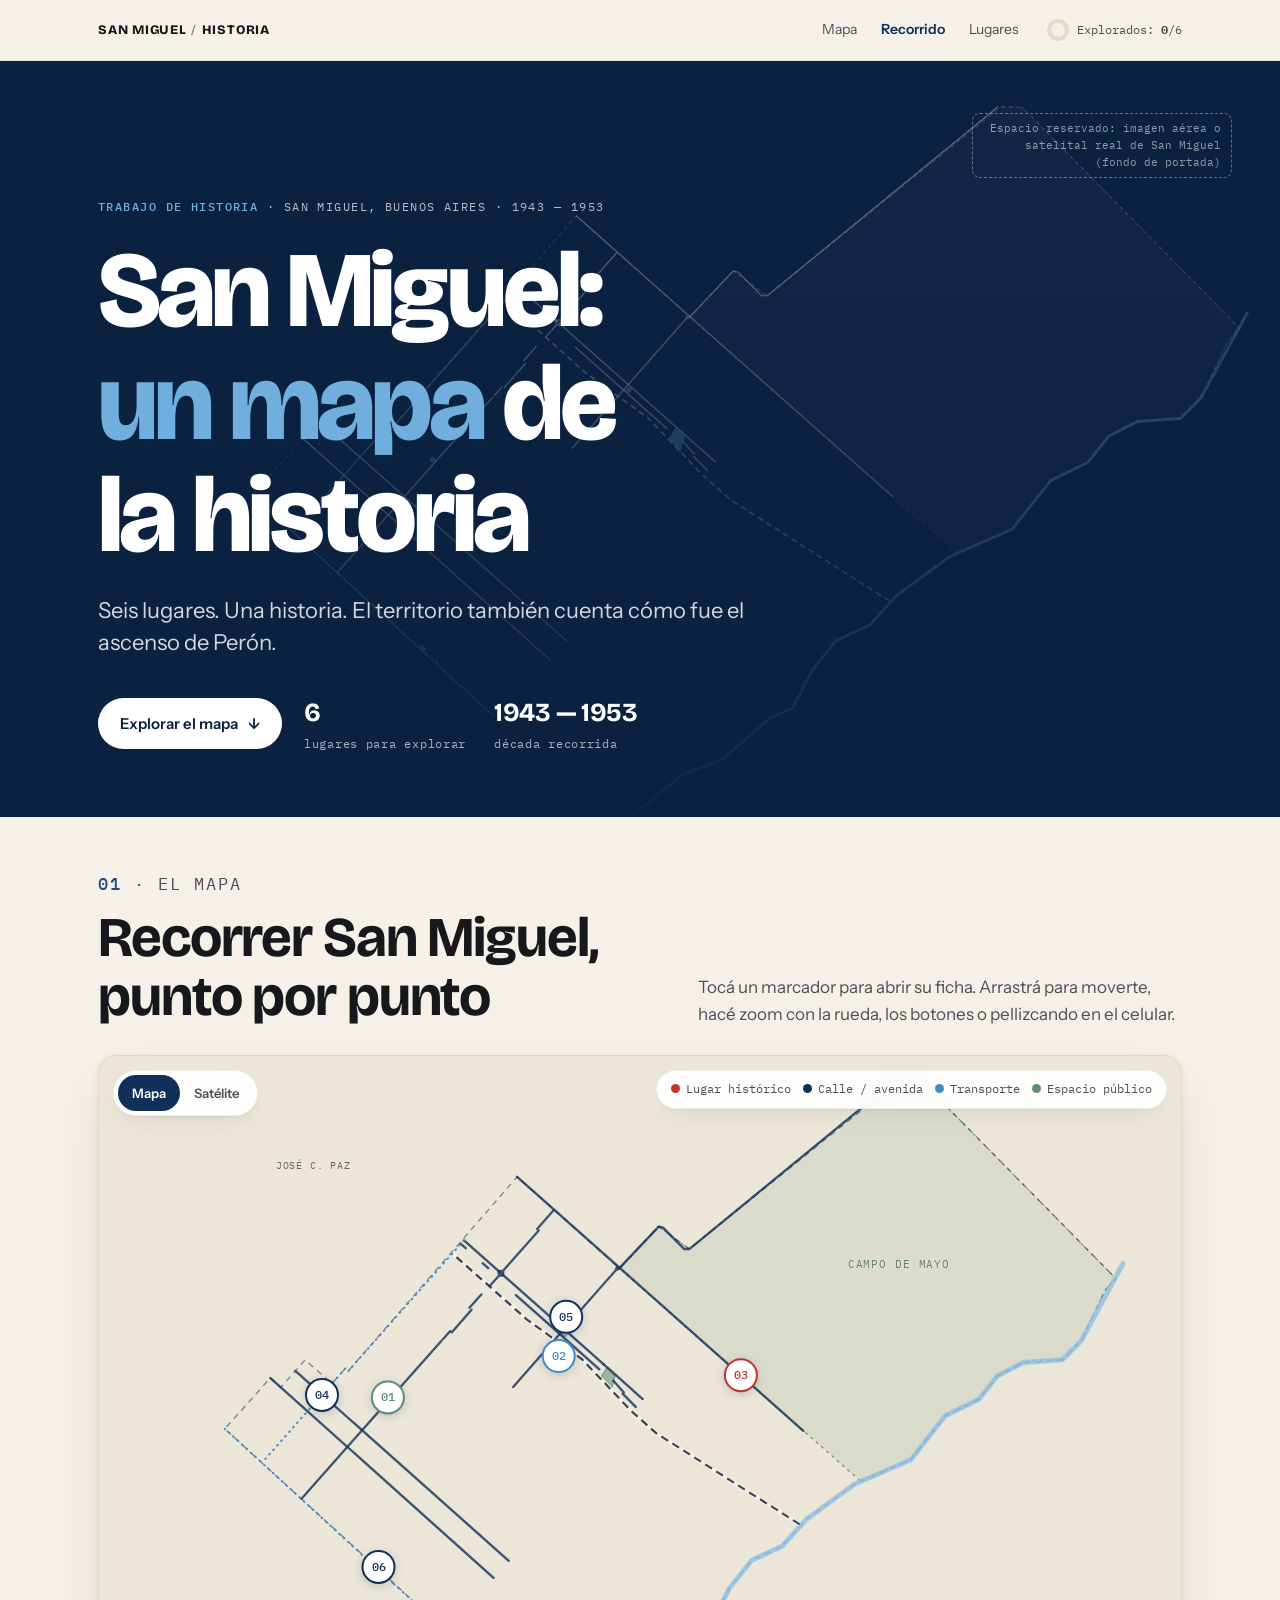
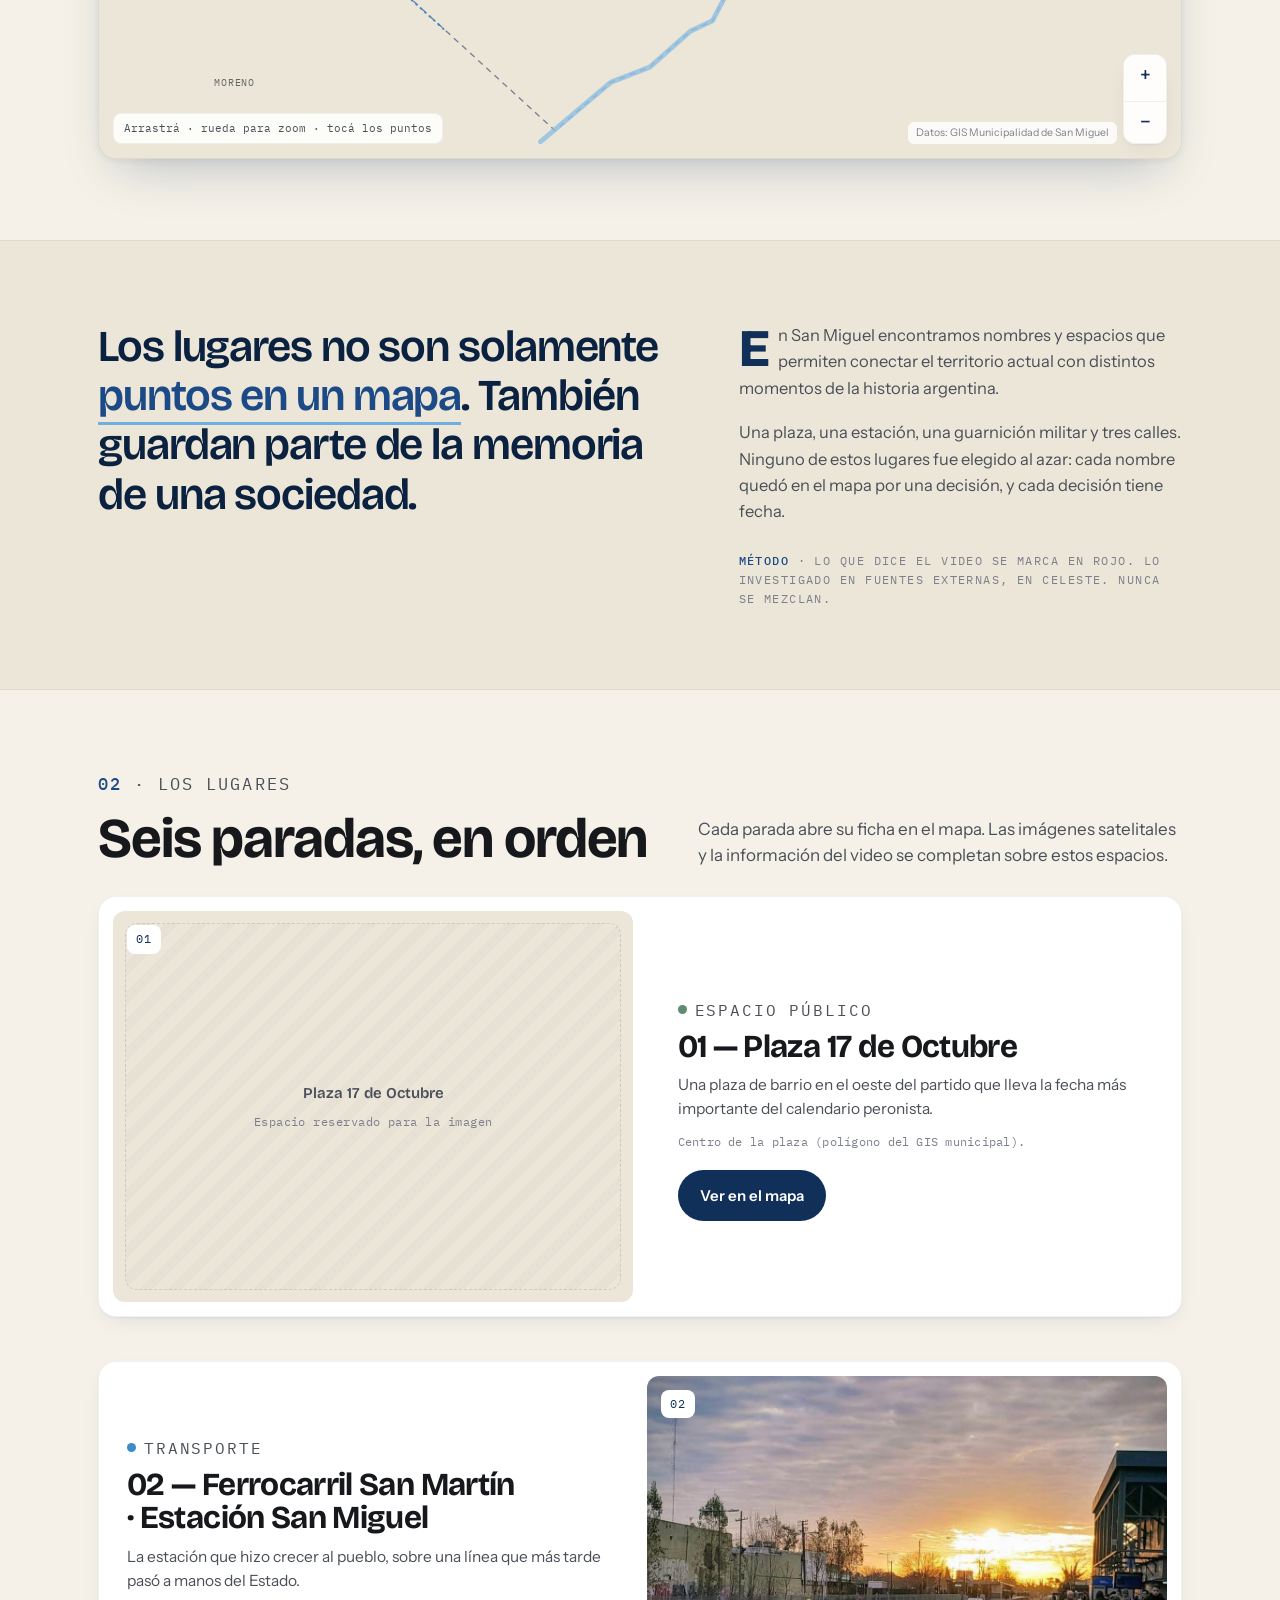
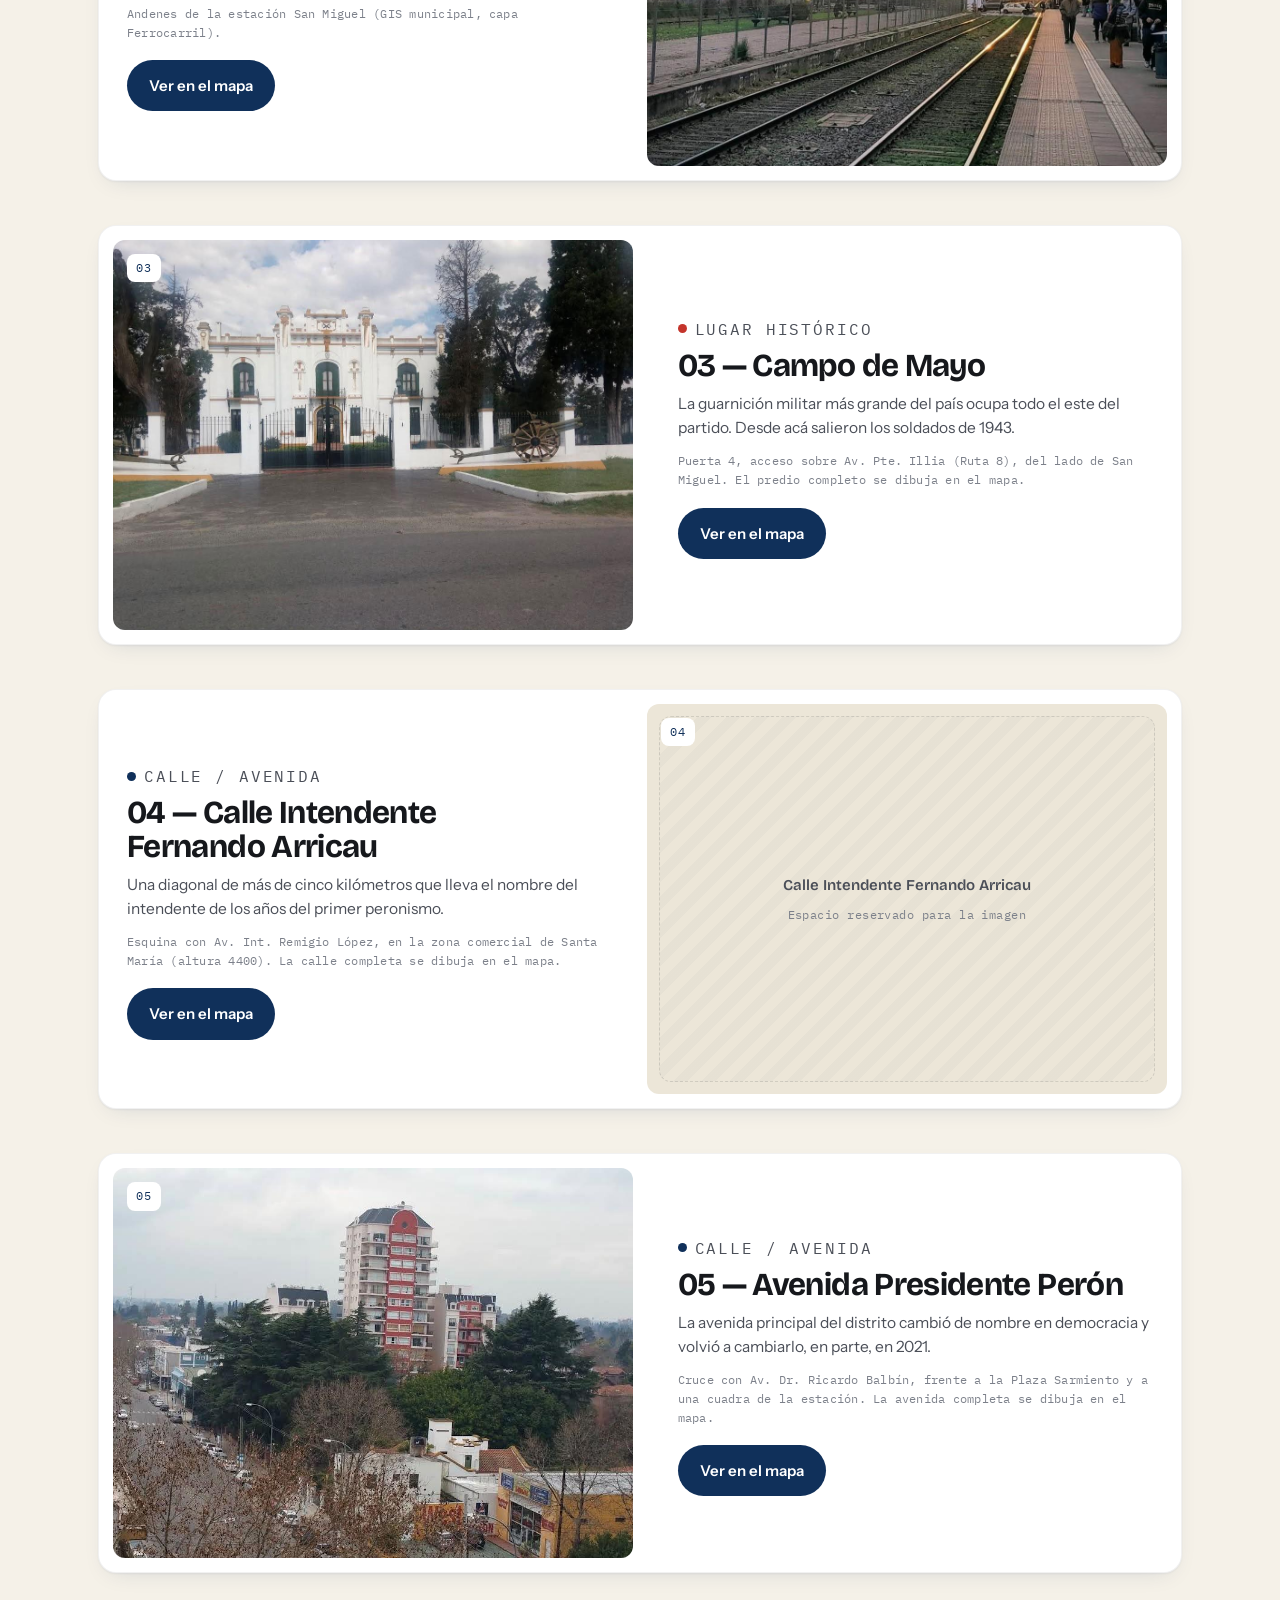
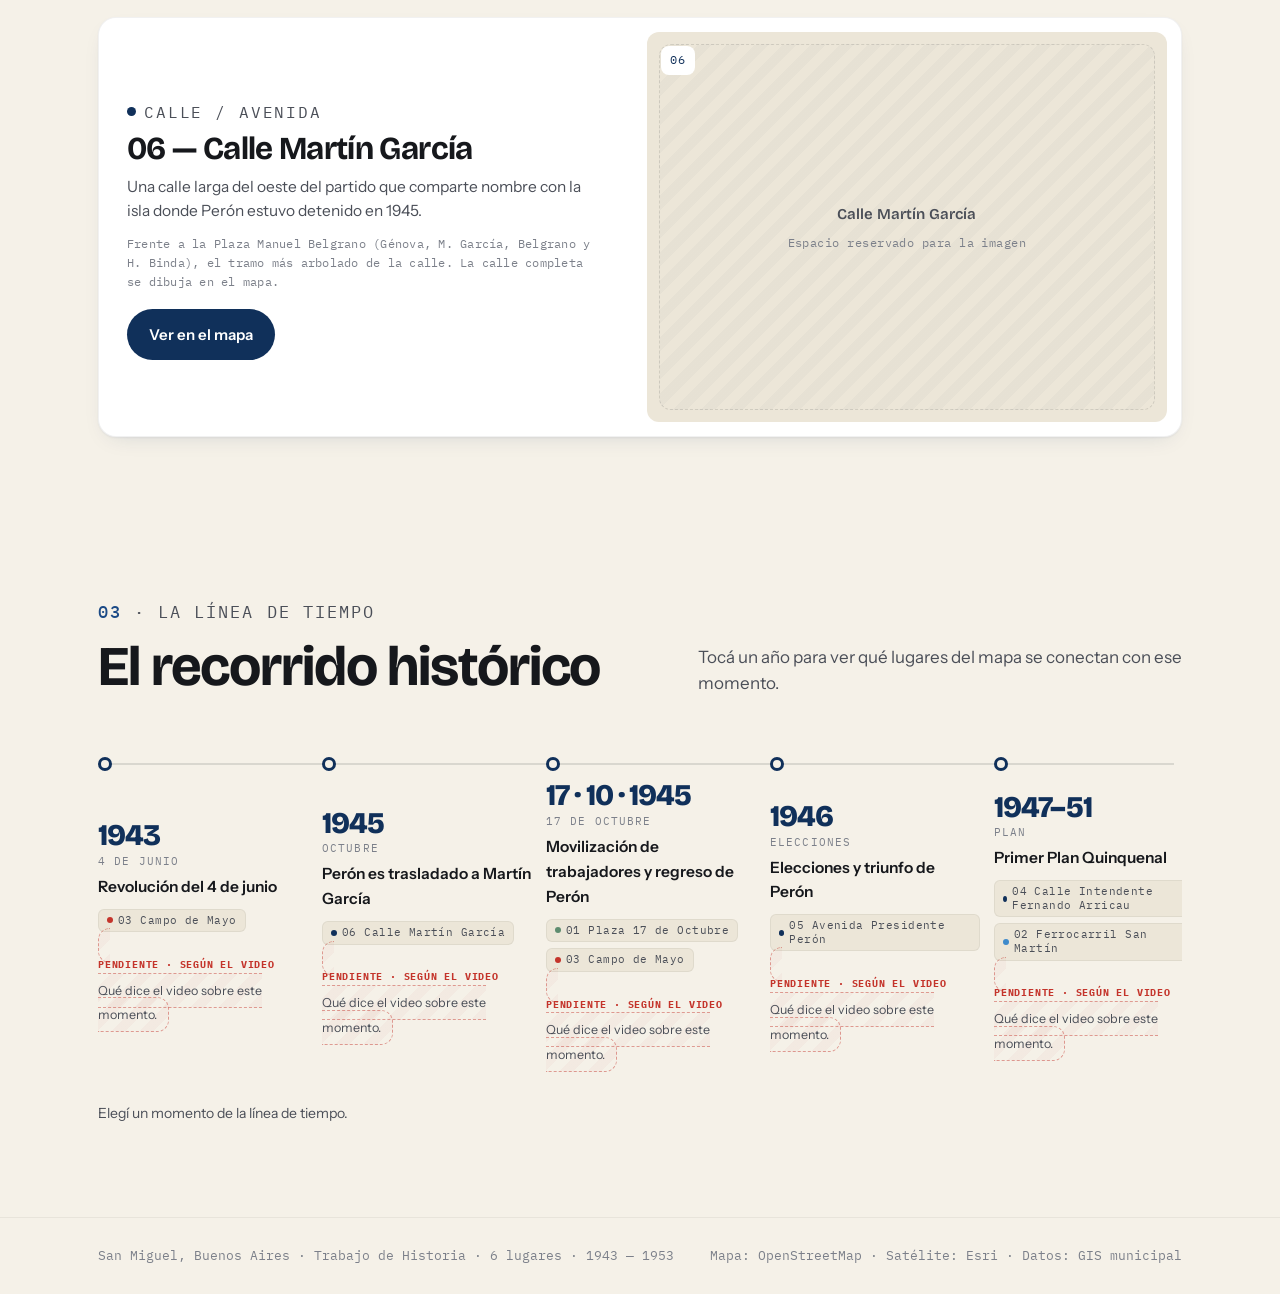
==== index.html @ 5fe2ef91 "Add files via upload" ====
<!doctype html>
<html lang="es">
<head>
<meta charset="utf-8">
<meta name="viewport" content="width=device-width, initial-scale=1, viewport-fit=cover">
<title>San Miguel, mapa de la historia</title>
<meta name="description" content="Recorrido interactivo por seis lugares de San Miguel (Buenos Aires) y su relación con la historia de Perón, 1943–1953.">
<link rel="preconnect" href="https://fonts.googleapis.com">
<link rel="preconnect" href="https://fonts.gstatic.com" crossorigin>
<link rel="stylesheet" href="https://fonts.googleapis.com/css2?family=Bricolage+Grotesque:opsz,wght@12..96,300..800&family=Instrument+Sans:ital,wght@0,400..700;1,400..700&family=IBM+Plex+Mono:wght@400;500&display=swap">
<style>
:root{
  color-scheme: light;
  --crema:#F5F1E8; --crema-2:#ECE6D8; --crema-3:#E3DCCB;
  --ink:#16181C; --ink-2:#4B4F58; --ink-3:#7C808A;
  --navy:#10305A; --navy-2:#1B4A86; --navy-ink:#0B2140;
  --celeste:#6FAEDD; --celeste-2:#CFE3F4; --celeste-3:#EAF3FA;
  --rojo:#C4342B; --rojo-2:#F5DEDB;
  --verde:#5E8C6F; --verde-2:#DCE8DF;
  --linea:rgba(22,24,28,.12); --linea-2:rgba(22,24,28,.06);
  --sombra:0 1px 2px rgba(16,48,90,.05), 0 8px 24px -12px rgba(16,48,90,.18);
  --sombra-2:0 2px 6px rgba(16,48,90,.06), 0 24px 48px -20px rgba(16,48,90,.28);
  --r:18px; --r-s:10px;
  --display:"Bricolage Grotesque", "Helvetica Neue", Arial, sans-serif;
  --body:"Instrument Sans", "Helvetica Neue", Arial, sans-serif;
  --mono:"IBM Plex Mono", ui-monospace, "SF Mono", Menlo, monospace;
  --gutter:clamp(16px, 4vw, 48px);
  --nav-h:60px;
  --ease:cubic-bezier(.22,.61,.36,1);
}
*{box-sizing:border-box}
html{scroll-behavior:smooth; -webkit-text-size-adjust:100%}
body{margin:0; background:var(--crema); color:var(--ink); font-family:var(--body); font-size:16px; line-height:1.55; overflow-x:hidden}
img,svg{max-width:100%; display:block}
a{color:inherit}
button{font:inherit; color:inherit; cursor:pointer; border:0; background:none; padding:0}
:focus-visible{outline:2px solid var(--navy-2); outline-offset:3px; border-radius:6px}
h1,h2,h3,h4{font-family:var(--display); font-weight:700; line-height:1.05; letter-spacing:-.02em; margin:0; text-wrap:balance}
p{margin:0}
.wrap{max-width:1180px; margin-inline:auto; padding-inline:var(--gutter)}
.eyebrow{font-family:var(--mono); font-size:12px; letter-spacing:.12em; text-transform:uppercase; color:var(--ink-3)}
.eyebrow b{color:var(--navy-2); font-weight:500}
.sr{position:absolute; width:1px; height:1px; overflow:hidden; clip:rect(0 0 0 0); white-space:nowrap}

/* ───── nav ───── */
.nav{position:sticky; top:env(safe-area-inset-top,0px); z-index:50; backdrop-filter:blur(12px) saturate(1.2); -webkit-backdrop-filter:blur(12px) saturate(1.2); background:color-mix(in srgb, var(--crema) 78%, transparent); border-bottom:1px solid var(--linea-2); transition:background .3s}
.nav .wrap{display:flex; align-items:center; gap:18px; height:var(--nav-h)}
.brand{font-family:var(--display); font-weight:800; letter-spacing:.06em; font-size:13px; text-decoration:none; white-space:nowrap}
.brand span{color:var(--ink-3); font-weight:500; margin:0 .35em}
.nav-links{display:flex; gap:4px; margin-left:auto}
.nav-links a{text-decoration:none; font-size:14px; padding:6px 10px; border-radius:999px; color:var(--ink-2); transition:background .2s, color .2s}
.nav-links a:hover{background:var(--crema-2); color:var(--ink)}
.nav-links a.is-active{color:var(--navy); font-weight:600}
.counter{font-family:var(--mono); font-size:12px; color:var(--ink-2); display:flex; align-items:center; gap:8px; white-space:nowrap}
.counter .ring{width:22px; height:22px; border-radius:50%; background:conic-gradient(var(--navy-2) calc(var(--p,0)*1%), var(--crema-3) 0); display:grid; place-items:center; transition:--p .5s}
.counter .ring::after{content:""; width:14px; height:14px; border-radius:50%; background:var(--crema)}
.counter.is-done .ring{background:var(--navy-2); animation:pop .6s var(--ease)}
.counter.is-done .ring::after{content:"✓"; background:none; color:#fff; font-size:11px; font-weight:700; width:auto; height:auto}
@keyframes pop{0%{transform:scale(1)}40%{transform:scale(1.35)}100%{transform:scale(1)}}
@media (max-width:720px){ .nav-links{display:none} .counter{margin-left:auto} }

/* ───── hero ───── */
.hero{position:relative; min-height:min(84svh, 780px); display:grid; align-items:end; background:var(--navy-ink); color:#fff; overflow:hidden; isolation:isolate}
.hero-bg{position:absolute; inset:0; z-index:-2; background:var(--navy-ink)}
.hero-bg img{width:100%; height:100%; object-fit:cover; opacity:.75}
.hero-bg svg{position:absolute; inset:0; width:100%; height:100%; opacity:.7}
.hero-veil{position:absolute; inset:0; z-index:-1; background:linear-gradient(180deg, rgba(11,33,64,.15) 0%, rgba(11,33,64,.55) 55%, rgba(11,33,64,.92) 100%)}
.hero .wrap{padding-block:clamp(56px,10vh,120px) clamp(40px,7vh,72px); width:100%}
.hero .eyebrow{color:rgba(255,255,255,.7)}
.hero .eyebrow b{color:var(--celeste)}
.hero h1{font-size:clamp(44px, 8.4vw, 112px); font-weight:800; margin-top:18px; max-width:12ch; letter-spacing:-.035em; font-variation-settings:"opsz" 96}
.hero h1 em{font-style:normal; color:var(--celeste)}
.hero-sub{font-size:clamp(17px,2vw,22px); max-width:46ch; color:rgba(255,255,255,.82); margin-top:22px; line-height:1.45}
.hero-actions{display:flex; align-items:center; gap:22px; flex-wrap:wrap; margin-top:34px}
.btn{display:inline-flex; align-items:center; gap:10px; padding:14px 22px; border-radius:999px; font-weight:600; font-size:15px; text-decoration:none; transition:transform .25s var(--ease), background .2s, box-shadow .2s; min-height:48px}
.btn:hover{transform:translateY(-2px)}
.btn:active{transform:translateY(0)}
.btn-light{background:#fff; color:var(--navy-ink)}
.btn-light:hover{box-shadow:0 12px 30px -10px rgba(0,0,0,.5)}
.btn-navy{background:var(--navy); color:#fff}
.btn-navy:hover{background:var(--navy-2)}
.btn-ghost{background:transparent; color:var(--navy); border:1.5px solid var(--linea)}
.btn-ghost:hover{background:var(--crema-2)}
.btn .arrow{display:inline-block; transition:transform .3s var(--ease)}
.btn:hover .arrow{transform:translateY(3px)}
.hero-meta{display:flex; gap:28px; flex-wrap:wrap; font-family:var(--mono); font-size:12px; color:rgba(255,255,255,.65); letter-spacing:.06em}
.hero-meta b{display:block; font-family:var(--display); font-size:26px; color:#fff; letter-spacing:-.02em; font-weight:700; margin-bottom:2px}
.hero-note{position:absolute; right:var(--gutter); top:calc(var(--gutter) + 4px); font-family:var(--mono); font-size:11px; color:rgba(255,255,255,.55); border:1px dashed rgba(255,255,255,.35); padding:6px 10px; border-radius:8px; max-width:260px; text-align:right}
@media (max-width:720px){ .hero-note{position:static; text-align:left; margin-bottom:16px; display:inline-block} .hero{align-items:start} .hero .wrap{padding-top:32px} }

/* ───── section headers ───── */
.sec{padding-block:clamp(56px,9vh,110px); scroll-margin-top:calc(var(--nav-h) + env(safe-area-inset-top,0px))}
.sec-head{display:grid; grid-template-columns:1fr auto; gap:18px 40px; align-items:end; margin-bottom:28px}
.sec-head h2{font-size:clamp(32px,4.6vw,56px); margin-top:12px; font-variation-settings:"opsz" 72}
.sec-head p{color:var(--ink-2); max-width:44ch; font-size:17px}
@media (max-width:720px){ .sec-head{grid-template-columns:1fr} }

/* ───── map section ───── */
#mapa{padding-top:clamp(40px,6vh,72px)}
.map-shell{position:relative; border-radius:var(--r); overflow:hidden; background:var(--crema-2); box-shadow:var(--sombra-2); border:1px solid var(--linea-2); isolation:isolate}
.map-top{position:absolute; z-index:5; top:14px; left:14px; right:14px; display:flex; gap:10px; align-items:flex-start; pointer-events:none; flex-wrap:wrap}
.map-top>*{pointer-events:auto}
.seg{display:inline-flex; background:rgba(255,255,255,.9); backdrop-filter:blur(8px); border-radius:999px; padding:4px; box-shadow:var(--sombra); border:1px solid var(--linea-2)}
.seg button{padding:8px 14px; border-radius:999px; font-size:13px; font-weight:600; color:var(--ink-2); transition:background .2s,color .2s; min-height:36px}
.seg button[aria-pressed="true"]{background:var(--navy); color:#fff}
.legend{margin-left:auto; display:flex; gap:12px; flex-wrap:wrap; background:rgba(255,255,255,.9); backdrop-filter:blur(8px); border-radius:999px; padding:9px 14px; font-size:12px; font-family:var(--mono); box-shadow:var(--sombra); border:1px solid var(--linea-2); color:var(--ink-2)}
.legend i{display:inline-block; width:9px; height:9px; border-radius:50%; margin-right:6px; vertical-align:-0.5px}
.map-zoom{position:absolute; z-index:5; right:14px; bottom:14px; display:flex; flex-direction:column; gap:4px; background:rgba(255,255,255,.92); border-radius:12px; box-shadow:var(--sombra); border:1px solid var(--linea-2); overflow:hidden}
.map-zoom button{width:42px; height:42px; font-size:20px; font-weight:500; color:var(--navy); display:grid; place-items:center; transition:background .15s}
.map-zoom button:hover{background:var(--crema-2)}
.map-zoom button+button{border-top:1px solid var(--linea-2)}
.map-hint{position:absolute; z-index:5; left:14px; bottom:14px; font-family:var(--mono); font-size:11px; color:var(--ink-2); background:rgba(255,255,255,.85); padding:6px 10px; border-radius:8px; border:1px solid var(--linea-2); pointer-events:none; transition:opacity .4s}
.map-attr{position:absolute; z-index:5; right:64px; bottom:14px; font-size:10.5px; color:var(--ink-3); background:rgba(255,255,255,.8); padding:3px 8px; border-radius:6px; pointer-events:none}
.map{position:relative; height:min(78vh, 720px); min-height:440px; touch-action:none; cursor:grab; user-select:none; -webkit-user-select:none; overflow:hidden; background:var(--crema-2)}
.map:active{cursor:grabbing}
.map.is-sat{background:#111}
.tiles{position:absolute; inset:0; transform-origin:0 0; will-change:transform}
.tiles img{position:absolute; width:256px; height:256px; image-rendering:auto; pointer-events:none; opacity:0; transition:opacity .35s}
.tiles img.on{opacity:1}
.map svg{position:absolute; inset:0; width:100%; height:100%; overflow:visible}
.map.is-sat svg{opacity:.85}
.ov{position:absolute; inset:0; pointer-events:none}
.lbl{position:absolute; transform:translate(-50%,-50%); font-family:var(--mono); font-size:11px; letter-spacing:.08em; text-transform:uppercase; color:var(--navy); white-space:nowrap; opacity:0; transition:opacity .3s; text-shadow:0 0 6px var(--crema-2), 0 0 2px var(--crema-2)}
.lbl.on{opacity:.85}
.lbl.lbl-water{color:#3E7FB0; font-style:italic; text-transform:none; letter-spacing:.02em; font-family:var(--body)}
.lbl.lbl-campo{color:#4F6D5C}
.lbl.lbl-rail{color:var(--ink-2); font-size:10px}
.lbl.lbl-st{font-size:10px; color:var(--ink-2); letter-spacing:.04em; text-transform:none}
.map.is-sat .lbl{color:#fff; text-shadow:0 1px 2px rgba(0,0,0,.9)}
.mk{position:absolute; transform:translate(-50%,-50%); pointer-events:auto; cursor:pointer; --c:var(--navy)}
.mk-dot{width:34px; height:34px; border-radius:50%; background:#fff; border:2px solid var(--c); color:var(--c); display:grid; place-items:center; font-family:var(--mono); font-weight:500; font-size:12px; box-shadow:0 2px 10px rgba(16,48,90,.2); transition:transform .25s var(--ease), background .2s, color .2s; position:relative}
.mk:hover .mk-dot{transform:scale(1.12)}
.mk.is-on .mk-dot{background:var(--c); color:#fff; transform:scale(1.18)}
.mk.is-seen:not(.is-on) .mk-dot::after{content:""; position:absolute; right:-3px; top:-3px; width:9px; height:9px; border-radius:50%; background:var(--c); border:2px solid #fff}
.mk-ring{position:absolute; inset:-8px; border-radius:50%; border:2px solid var(--c); opacity:0; pointer-events:none}
.mk.is-on .mk-ring, .mk.is-hi .mk-ring{animation:ring 1.8s ease-out infinite}
@keyframes ring{0%{transform:scale(.7); opacity:.8}100%{transform:scale(1.6); opacity:0}}
.mk-tip{position:absolute; left:50%; bottom:calc(100% + 10px); transform:translate(-50%,4px); background:var(--ink); color:#fff; font-size:12.5px; font-weight:600; padding:6px 10px; border-radius:8px; white-space:nowrap; opacity:0; transition:opacity .2s, transform .2s var(--ease); pointer-events:none}
.mk-tip::after{content:""; position:absolute; top:100%; left:50%; margin-left:-5px; border:5px solid transparent; border-top-color:var(--ink)}
.mk:hover .mk-tip, .mk:focus-visible .mk-tip{opacity:1; transform:translate(-50%,0)}
.mk.is-hi:not(.is-on) .mk-dot{background:var(--c); color:#fff}
.map.has-hi .mk:not(.is-hi):not(.is-on){opacity:.4}

/* panel */
.panel{position:absolute; z-index:8; top:14px; right:14px; bottom:14px; width:min(420px, calc(100% - 28px)); background:#fff; border-radius:var(--r); box-shadow:var(--sombra-2); border:1px solid var(--linea-2); transform:translateX(calc(100% + 30px)); transition:transform .5s var(--ease), opacity .4s; opacity:0; display:flex; flex-direction:column; overflow:hidden}
.panel.is-open{transform:none; opacity:1}
.panel-scroll{overflow-y:auto; overscroll-behavior:contain; flex:1; -webkit-overflow-scrolling:touch}
.panel-close{position:absolute; z-index:2; top:12px; right:12px; width:38px; height:38px; border-radius:50%; background:rgba(255,255,255,.92); display:grid; place-items:center; box-shadow:var(--sombra); font-size:18px; color:var(--ink)}
.panel-close:hover{background:#fff}
.panel-img{aspect-ratio:16/10; background:var(--crema-2); position:relative; overflow:hidden}
.panel-img img{width:100%; height:100%; object-fit:cover; transition:transform .8s var(--ease)}
.panel:hover .panel-img img{transform:scale(1.03)}
.ph{position:absolute; inset:0; display:grid; place-content:center; text-align:center; gap:8px; padding:20px; color:var(--ink-3); border:1.5px dashed var(--linea); margin:12px; border-radius:12px; font-family:var(--mono); font-size:11.5px; letter-spacing:.04em; background:repeating-linear-gradient(-45deg, transparent 0 10px, rgba(16,48,90,.025) 10px 20px)}
.ph b{font-family:var(--display); font-size:15px; letter-spacing:0; color:var(--ink-2); font-weight:600}
.panel-body{padding:20px 22px 26px}
.panel-kicker{display:flex; align-items:center; gap:10px; font-family:var(--mono); font-size:11px; letter-spacing:.1em; text-transform:uppercase; color:var(--ink-3)}
.panel-kicker i{width:9px; height:9px; border-radius:50%; display:inline-block}
.panel h3{font-size:28px; margin-top:8px; font-variation-settings:"opsz" 48}
.panel-loc{color:var(--ink-2); font-size:14px; margin-top:6px}
.qa{margin-top:20px; padding-top:18px; border-top:1px solid var(--linea-2)}
.qa h4{font-family:var(--display); font-size:15px; font-weight:700; color:var(--navy); letter-spacing:-.01em; margin-bottom:8px}
.qa p{font-size:14.5px; color:var(--ink-2); line-height:1.6}
.qa p+p{margin-top:8px}
.src{display:inline-block; font-family:var(--mono); font-size:10.5px; letter-spacing:.06em; text-transform:uppercase; padding:2px 7px; border-radius:6px; margin-bottom:6px}
.src-video{background:var(--rojo-2); color:var(--rojo)}
.src-inv{background:var(--celeste-2); color:var(--navy)}
.pending{border:1.5px dashed var(--rojo); border-color:color-mix(in srgb, var(--rojo) 45%, transparent); border-radius:12px; padding:12px 14px; background:repeating-linear-gradient(-45deg, transparent 0 10px, rgba(196,52,43,.035) 10px 20px); font-size:13.5px; color:var(--ink-2)}
.pending b{display:block; font-family:var(--mono); font-size:10.5px; letter-spacing:.08em; text-transform:uppercase; color:var(--rojo); margin-bottom:4px}
.nf{font-style:italic; color:var(--ink-3)}
.panel-actions{display:flex; gap:10px; flex-wrap:wrap; margin-top:22px}
.panel-actions .btn{padding:11px 16px; font-size:14px; min-height:44px}
.panel-nav{display:flex; justify-content:space-between; gap:10px; margin-top:22px; padding-top:16px; border-top:1px solid var(--linea-2)}
.panel-nav button{font-size:13px; color:var(--navy); font-weight:600; display:inline-flex; gap:6px; align-items:center; padding:8px 4px; min-height:40px}
.panel-nav button:hover{text-decoration:underline}
.panel-grab{display:none}
@media (max-width:720px){
  .map{height:72svh; min-height:420px}
  .panel{position:fixed; z-index:120; top:auto; left:0; right:0; bottom:0; width:100%; height:78svh; border-radius:22px 22px 0 0; transform:translateY(105%); padding-bottom:env(safe-area-inset-bottom,0px)}
  .panel.is-open{transform:none}
  .panel-grab{display:block; width:40px; height:4px; border-radius:2px; background:var(--crema-3); margin:10px auto 0}
  .panel-img{aspect-ratio:16/8}
  .legend{display:none}
  .map-attr{right:auto; left:14px; bottom:48px; max-width:60%}
  .map-hint{max-width:60%}
}
.veil{position:fixed; inset:0; background:rgba(11,33,64,.35); z-index:110; opacity:0; pointer-events:none; transition:opacity .4s}
.veil.is-on{opacity:1; pointer-events:auto}
@media (min-width:721px){ .veil{display:none} }

/* toast */
.toast{position:fixed; left:50%; bottom:calc(24px + env(safe-area-inset-bottom,0px)); transform:translate(-50%, 20px); z-index:200; background:var(--ink); color:#fff; padding:12px 18px; border-radius:999px; font-size:14px; box-shadow:var(--sombra-2); opacity:0; transition:opacity .35s, transform .45s var(--ease); pointer-events:none; display:flex; gap:10px; align-items:center; max-width:calc(100% - 32px); text-align:center}
.toast.is-on{opacity:1; transform:translate(-50%,0)}
.toast.done{background:var(--navy)}
.toast .chk{width:20px; height:20px; border-radius:50%; background:var(--celeste); color:var(--navy-ink); display:grid; place-items:center; font-size:12px; font-weight:800; flex:none}

/* lightbox */
.lb{position:fixed; inset:0; z-index:300; background:rgba(11,33,64,.85); display:grid; place-items:center; padding:var(--gutter); opacity:0; pointer-events:none; transition:opacity .3s}
.lb.is-on{opacity:1; pointer-events:auto}
.lb-card{background:#fff; border-radius:var(--r); max-width:920px; width:100%; overflow:hidden; transform:scale(.96); transition:transform .4s var(--ease); box-shadow:var(--sombra-2)}
.lb.is-on .lb-card{transform:none}
.lb-img{aspect-ratio:16/9; background:var(--crema-2); position:relative}
.lb-img img{width:100%; height:100%; object-fit:cover}
.lb-body{padding:18px 22px 22px; display:grid; grid-template-columns:1fr auto; gap:6px 20px; align-items:start}
.lb-body h4{font-size:20px; grid-column:1}
.lb-body p{grid-column:1; color:var(--ink-2); font-size:14px}
.lb-body .lb-coords{font-family:var(--mono); font-size:11px; color:var(--ink-3); grid-column:1}
.lb-close{grid-column:2; grid-row:1 / span 3; align-self:start}
@media (max-width:720px){ .lb{padding:12px} .lb-body{grid-template-columns:1fr} .lb-close{grid-column:1; grid-row:auto; justify-self:start} }

/* ───── ¿qué estamos viendo? ───── */
.about{background:var(--crema-2); border-block:1px solid var(--linea-2)}
.about .wrap{display:grid; grid-template-columns:minmax(0,1.3fr) minmax(0,1fr); gap:28px 64px; align-items:start}
.about blockquote{margin:0; font-family:var(--display); font-size:clamp(26px,3.6vw,44px); line-height:1.12; letter-spacing:-.025em; font-weight:600; font-variation-settings:"opsz" 60; color:var(--navy-ink)}
.about blockquote mark{background:none; color:var(--navy-2); box-decoration-break:clone; border-bottom:3px solid var(--celeste)}
.about-cols{display:grid; gap:18px; font-size:16.5px; color:var(--ink-2); line-height:1.6}
.about-cols p:first-child::first-letter{font-family:var(--display); font-size:3.2em; float:left; line-height:.8; padding:6px 8px 0 0; color:var(--navy); font-weight:800}
.about-cols .eyebrow{margin-top:8px}
@media (max-width:820px){ .about .wrap{grid-template-columns:1fr} }

/* ───── lugares (recorrido) ───── */
.places{display:grid; gap:clamp(22px,4vw,44px)}
.place{display:grid; grid-template-columns:minmax(0,1.05fr) minmax(0,1fr); gap:clamp(18px,3vw,40px); align-items:center; border-radius:var(--r); background:#fff; border:1px solid var(--linea-2); padding:14px; box-shadow:var(--sombra); transition:box-shadow .3s, transform .3s var(--ease)}
.place:hover{box-shadow:var(--sombra-2); transform:translateY(-2px)}
.place:nth-child(even){grid-template-columns:minmax(0,1fr) minmax(0,1.05fr)}
.place:nth-child(even) .place-media{order:2}
.place-media{aspect-ratio:4/3; border-radius:12px; overflow:hidden; position:relative; background:var(--crema-2)}
.place-media img{width:100%; height:100%; object-fit:cover; transition:transform .8s var(--ease)}
.place:hover .place-media img{transform:scale(1.04)}
.place-media .num{position:absolute; left:14px; top:14px; font-family:var(--mono); font-size:12px; letter-spacing:.1em; background:#fff; padding:5px 9px; border-radius:8px; color:var(--navy); z-index:1}
.place-media .ph{margin:12px}
.place-body{padding:10px 14px 14px 6px}
.place:nth-child(even) .place-body{padding:10px 6px 14px 14px}
.place-body .eyebrow{display:flex; align-items:center; gap:8px}
.place-body .eyebrow i{width:9px; height:9px; border-radius:50%; display:inline-block}
.place-body h3{font-size:clamp(24px,2.6vw,32px); margin-top:8px; font-variation-settings:"opsz" 48}
.place-body p{color:var(--ink-2); margin-top:10px; font-size:15.5px}
.place-body .loc{font-family:var(--mono); font-size:12px; color:var(--ink-3); margin-top:12px; letter-spacing:.02em}
.place-body .btn{margin-top:18px}
@media (max-width:720px){ .place, .place:nth-child(even){grid-template-columns:1fr} .place:nth-child(even) .place-media{order:0} .place-body, .place:nth-child(even) .place-body{padding:6px 6px 8px} }

/* ───── timeline ───── */
.tl-wrap{position:relative}
.tl{display:grid; grid-template-columns:repeat(7,minmax(210px,1fr)); gap:14px; overflow-x:auto; padding:22px 4px 18px; scroll-snap-type:x proximity; scrollbar-width:thin; position:relative}
.tl::before{content:""; position:absolute; left:4px; right:4px; top:39px; height:2px; background:var(--linea)}
.tl-item{scroll-snap-align:start; position:relative; padding-top:34px; text-align:left; border-radius:14px; transition:transform .3s var(--ease)}
.tl-item::before{content:""; position:absolute; left:0; top:11px; width:14px; height:14px; border-radius:50%; background:var(--crema); border:3px solid var(--navy); transition:transform .3s var(--ease), background .2s; box-sizing:border-box}
.tl-item:hover::before{transform:scale(1.25)}
.tl-item.is-on::before{background:var(--navy); transform:scale(1.35)}
.tl-item.is-hl::before{border-color:var(--rojo); background:var(--rojo)}
.tl-year{font-family:var(--display); font-size:30px; font-weight:800; letter-spacing:-.03em; color:var(--navy); line-height:1; font-variation-settings:"opsz" 48}
.tl-year small{display:block; font-family:var(--mono); font-weight:400; font-size:11px; letter-spacing:.1em; color:var(--ink-3); margin-top:4px; text-transform:uppercase}
.tl-title{font-weight:600; margin-top:10px; font-size:15.5px; line-height:1.35}
.tl-chips{display:flex; flex-wrap:wrap; gap:6px; margin-top:10px}
.chip{font-family:var(--mono); font-size:10.5px; letter-spacing:.04em; padding:4px 8px; border-radius:6px; background:var(--crema-2); color:var(--ink-2); border:1px solid var(--linea-2); display:inline-flex; align-items:center; gap:5px; text-align:left; line-height:1.3}
.chip i{width:6px; height:6px; border-radius:50%; display:inline-block}
.chip.none{color:var(--ink-3); font-style:italic}
.tl-item .pending{margin-top:10px; font-size:12.5px; padding:9px 11px}
.tl-item .pending b{font-size:10px}
.tl-detail{margin-top:8px; display:flex; gap:14px; align-items:center; flex-wrap:wrap; min-height:44px; font-size:14px; color:var(--ink-2)}
.tl-detail .btn{padding:10px 16px; font-size:14px; min-height:42px}
@media (max-width:720px){
  .tl{grid-template-columns:1fr; overflow:visible; padding-left:26px; gap:22px}
  .tl::before{left:10px; right:auto; top:8px; bottom:8px; width:2px; height:auto}
  .tl-item{padding-top:0; padding-left:6px}
  .tl-item::before{left:-23px; top:9px}
}

/* ───── fuentes ───── */
.sources{display:grid; grid-template-columns:1fr 1fr; gap:24px}
.src-card{border-radius:var(--r); padding:22px 24px; border:1px solid var(--linea-2); background:#fff}
.src-card.main{background:var(--navy-ink); color:#fff; border-color:transparent}
.src-card h3{font-size:19px; margin-top:8px; display:flex; align-items:center; gap:10px}
.src-card .eyebrow{color:var(--ink-3)}
.src-card.main .eyebrow{color:rgba(255,255,255,.6)}
.src-card ul{list-style:none; padding:0; margin:14px 0 0; display:grid; gap:10px; font-size:14.5px; color:var(--ink-2)}
.src-card.main ul{color:rgba(255,255,255,.85)}
.src-card li{padding-left:16px; position:relative; line-height:1.5}
.src-card li::before{content:""; position:absolute; left:0; top:.6em; width:6px; height:6px; border-radius:50%; background:var(--celeste)}
.src-card a{color:inherit; text-decoration:underline; text-decoration-color:var(--celeste); text-underline-offset:3px; word-break:break-word}
.src-card a:hover{text-decoration-color:currentColor}
.src-card .tag{font-family:var(--mono); font-size:10.5px; letter-spacing:.06em; text-transform:uppercase; color:var(--ink-3); margin-right:6px}
.src-card.main .tag{color:var(--celeste)}
.src-nf{margin-top:22px; padding:16px 20px; border-radius:12px; background:var(--crema-2); font-size:14px; color:var(--ink-2)}
.src-nf b{display:block; font-family:var(--mono); font-size:11px; letter-spacing:.08em; text-transform:uppercase; color:var(--rojo); margin-bottom:6px}
.src-nf ul{margin:6px 0 0; padding-left:18px; display:grid; gap:4px}
@media (max-width:820px){ .sources{grid-template-columns:1fr} }

footer{border-top:1px solid var(--linea-2); padding-block:28px; font-size:13px; color:var(--ink-3); font-family:var(--mono)}
footer .wrap{display:flex; justify-content:space-between; gap:12px; flex-wrap:wrap}

/* reveal on scroll */
.rv{transition:opacity .7s var(--ease), transform .7s var(--ease)}
.rv.pre{opacity:0; transform:translateY(18px)}
.rv.in{opacity:1; transform:none}
@media (prefers-reduced-motion:reduce){
  *,*::before,*::after{animation-duration:.001s!important; transition-duration:.001s!important; scroll-behavior:auto!important}
  .rv.pre{opacity:1; transform:none}
}
</style>

</head>
<body>
<nav class="nav" id="nav">
  <div class="wrap">
    <a class="brand" href="#top">SAN MIGUEL<span>/</span>HISTORIA</a>
    <div class="nav-links" id="navLinks">
      <a href="#mapa">Mapa</a>
      <a href="#recorrido">Recorrido</a>
      <a href="#lugares">Lugares</a>
    </div>
    <div class="counter" id="counter" aria-live="polite"><span class="ring" style="--p:0"></span><span>Explorados: <b id="counterNum">0</b>/6</span></div>
  </div>
</nav>

<header class="hero" id="top">
  <div class="hero-bg" id="heroBg"></div>
  <div class="hero-veil"></div>
  <div class="wrap">
    <div class="hero-note" id="heroNote">Espacio reservado: imagen aérea o satelital real de San Miguel (fondo de portada)</div>
    <p class="eyebrow"><b>Trabajo de Historia</b> · San Miguel, Buenos Aires · 1943 — 1953</p>
    <h1>San Miguel: <em>un mapa</em> de la historia</h1>
    <p class="hero-sub">Seis lugares. Una historia. El territorio también cuenta cómo fue el ascenso de Perón.</p>
    <div class="hero-actions">
      <a class="btn btn-light" href="#mapa" id="btnExplorar">Explorar el mapa <span class="arrow">↓</span></a>
      <div class="hero-meta">
        <div><b data-count="6">0</b>lugares para explorar</div>
        <div><b>1943 — 1953</b>década recorrida</div>
      </div>
    </div>
  </div>
</header>

<section class="sec" id="mapa">
  <div class="wrap">
    <div class="sec-head rv">
      <div>
        <p class="eyebrow"><b>01</b> · El mapa</p>
        <h2>Recorrer San Miguel, punto por punto</h2>
      </div>
      <p>Tocá un marcador para abrir su ficha. Arrastrá para moverte, hacé zoom con la rueda, los botones o pellizcando en el celular.</p>
    </div>
    <div class="map-shell rv" id="mapShell">
      <div class="map-top">
        <div class="seg" role="group" aria-label="Tipo de vista">
          <button type="button" id="btnMapa" aria-pressed="true">Mapa</button>
          <button type="button" id="btnSat" aria-pressed="false">Satélite</button>
        </div>
        <div class="legend" id="legend"></div>
      </div>
      <div class="map" id="map" aria-label="Mapa interactivo de San Miguel">
        <div class="tiles" id="tiles" hidden></div>
        <svg id="mapSvg" xmlns="http://www.w3.org/2000/svg" aria-hidden="true"></svg>
        <div class="ov" id="ov"></div>
      </div>
      <div class="map-hint" id="mapHint">Arrastrá · rueda para zoom · tocá los puntos</div>
      <div class="map-attr" id="mapAttr">Datos: GIS Municipalidad de San Miguel</div>
      <div class="map-zoom"><button type="button" id="zin" aria-label="Acercar">+</button><button type="button" id="zout" aria-label="Alejar">−</button></div>

      <aside class="panel" id="panel" aria-hidden="true">
        <div class="panel-grab"></div>
        <button type="button" class="panel-close" id="panelClose" aria-label="Cerrar ficha">×</button>
        <div class="panel-scroll" id="panelScroll"></div>
      </aside>
    </div>
  </div>
</section>
<div class="veil" id="veil"></div>

<section class="sec about" id="que-vemos">
  <div class="wrap">
    <blockquote class="rv">Los lugares no son solamente <mark>puntos en un mapa</mark>. También guardan parte de la memoria de una sociedad.</blockquote>
    <div class="about-cols rv">
      <p>En San Miguel encontramos nombres y espacios que permiten conectar el territorio actual con distintos momentos de la historia argentina.</p>
      <p>Una plaza, una estación, una guarnición militar y tres calles. Ninguno de estos lugares fue elegido al azar: cada nombre quedó en el mapa por una decisión, y cada decisión tiene fecha.</p>
      <p class="eyebrow"><b>Método</b> · Lo que dice el video se marca en rojo. Lo investigado en fuentes externas, en celeste. Nunca se mezclan.</p>
    </div>
  </div>
</section>

<section class="sec" id="lugares">
  <div class="wrap">
    <div class="sec-head rv">
      <div>
        <p class="eyebrow"><b>02</b> · Los lugares</p>
        <h2>Seis paradas, en orden</h2>
      </div>
      <p>Cada parada abre su ficha en el mapa. Las imágenes satelitales y la información del video se completan sobre estos espacios.</p>
    </div>
    <div class="places" id="places"></div>
  </div>
</section>

<section class="sec" id="recorrido">
  <div class="wrap">
    <div class="sec-head rv">
      <div>
        <p class="eyebrow"><b>03</b> · La línea de tiempo</p>
        <h2>El recorrido histórico</h2>
      </div>
      <p>Tocá un año para ver qué lugares del mapa se conectan con ese momento.</p>
    </div>
    <div class="tl-wrap rv">
      <div class="tl" id="tl"></div>
      <div class="tl-detail" id="tlDetail"><span>Elegí un momento de la línea de tiempo.</span></div>
    </div>
  </div>
</section>


<footer>
  <div class="wrap">
    <span>San Miguel, Buenos Aires · Trabajo de Historia · 6 lugares · 1943 — 1953</span>
    <span id="footVersion">Mapa vectorial con datos del GIS municipal</span>
  </div>
</footer>

<div class="toast" id="toast" role="status"></div>
<div class="lb" id="lb" aria-hidden="true">
  <div class="lb-card">
    <div class="lb-img" id="lbImg"></div>
    <div class="lb-body">
      <h4 id="lbTitle"></h4>
      <p id="lbLoc"></p>
      <span class="lb-coords" id="lbCoords"></span>
      <button type="button" class="btn btn-ghost lb-close" id="lbClose">Cerrar</button>
    </div>
  </div>
</div>

<script>
// ── GOOGLE MAPS (opcional) ─────────────────────────────────────
// Pegá tu API key entre las comillas para que el mapa y el satélite
// sean los de Google. Vacío = OpenStreetMap + satélite Esri.
window.GOOGLE_MAPS_KEY = "";

const LIVE_TILES = true;
const GEO = {"type":"FeatureCollection","features":[{"type":"Feature","properties":{"name":"Partido de San Miguel","kind":"boundary","source":"msm zonal/4"},"geometry":{"type":"Polygon","coordinates":[[[-58.64757,-34.50273],[-58.644,-34.50287],[-58.60645,-34.53433],[-58.60849,-34.53604],[-58.61315,-34.54412],[-58.61675,-34.54709],[-58.62424,-34.54753],[-58.62917,-34.54963],[-58.63271,-34.55333],[-58.63914,-34.55592],[-58.64573,-34.56281],[-58.65652,-34.56669],[-58.66559,-34.57216],[-58.67037,-34.57644],[-58.67615,-34.57865],[-58.68037,-34.58303],[-58.68364,-34.5882],[-58.6878,-34.5898],[-58.69563,-34.59547],[-58.70301,-34.59781],[-58.71375,-34.60547],[-58.77691,-34.55794],[-58.76817,-34.54994],[-58.76616,-34.55141],[-58.76153,-34.54711],[-58.75638,-34.55083],[-58.75384,-34.54843],[-58.75327,-34.54884],[-58.721,-34.51826],[-58.70142,-34.53268],[-58.69392,-34.52609],[-58.68803,-34.52961],[-58.64757,-34.50273]]]}},{"type":"Feature","properties":{"name":"Campo de Mayo","kind":"campo","source":"msm zonal/3 localidades"},"geometry":{"type":"Polygon","coordinates":[[[-58.6554,-34.56613],[-58.70141,-34.53268],[-58.69392,-34.52608],[-58.68813,-34.52966],[-58.64833,-34.50282],[-58.64406,-34.50282],[-58.60645,-34.53433],[-58.60849,-34.53604],[-58.61315,-34.54412],[-58.61674,-34.54708],[-58.62319,-34.54732],[-58.62871,-34.54936],[-58.63271,-34.55332],[-58.63913,-34.55592],[-58.64573,-34.56281],[-58.6554,-34.56613]]]}},{"type":"Feature","properties":{"name":"Río Reconquista","kind":"water","source":"msm rio_reconquista/2 eje"},"geometry":{"type":"LineString","coordinates":[[-58.60512,-34.53193],[-58.61315,-34.54412],[-58.61674,-34.54708],[-58.62423,-34.54752],[-58.62917,-34.54962],[-58.63271,-34.55332],[-58.63913,-34.55592],[-58.64573,-34.56281],[-58.65651,-34.56669],[-58.66559,-34.57215],[-58.67036,-34.57644],[-58.67615,-34.57865],[-58.68037,-34.58303],[-58.68364,-34.58819],[-58.68779,-34.58979],[-58.69562,-34.59547],[-58.70301,-34.59781],[-58.71651,-34.60721]]}},{"type":"Feature","properties":{"name":"Ferrocarril San Martín","kind":"rail","source":"msm ferrocarril/3 objectid 4"},"geometry":{"type":"LineString","coordinates":[[-58.66695,-34.57301],[-58.69436,-34.55866],[-58.6992,-34.55512],[-58.70857,-34.54703],[-58.71917,-34.54072],[-58.73337,-34.53036]]}},{"type":"Feature","properties":{"name":"Bella Vista","kind":"station","line":"San Martín"},"geometry":{"type":"Point","coordinates":[-58.68426,-34.56401]}},{"type":"Feature","properties":{"name":"Muñiz","kind":"station","line":"San Martín"},"geometry":{"type":"Point","coordinates":[-58.70317,-34.55156]}},{"type":"Feature","properties":{"name":"San Miguel","kind":"station","line":"San Martín"},"geometry":{"type":"Point","coordinates":[-58.71259,-34.54456]}},{"type":"Feature","properties":{"name":"Av. Pte. Perón","kind":"avenue","codcalle":4166},"geometry":{"type":"LineString","coordinates":[[-58.70445,-34.5478],[-58.73115,-34.52827]]}},{"type":"Feature","properties":{"name":"León Gallardo","kind":"avenue","codcalle":14166},"geometry":{"type":"LineString","coordinates":[[-58.69698,-34.55326],[-58.70445,-34.5478]]}},{"type":"Feature","properties":{"name":"Av. Ricardo Balbín","kind":"avenue","codcalle":4141},"geometry":{"type":"MultiLineString","coordinates":[[[-58.70212,-34.53297],[-58.72175,-34.55135]],[[-58.70153,-34.53272],[-58.70212,-34.53297]],[[-58.7019,-34.53245],[-58.70212,-34.53297]]]}},{"type":"Feature","properties":{"name":"Av. Pte. Illia / Ruta 8","kind":"avenue","codcalle":7008},"geometry":{"type":"LineString","coordinates":[[-58.66627,-34.55828],[-58.72099,-34.51827]]}},{"type":"Feature","properties":{"name":"Av. Int. Remigio López","kind":"avenue","codcalle":4250},"geometry":{"type":"LineString","coordinates":[[-58.7226,-34.57874],[-58.76341,-34.54885]]}},{"type":"Feature","properties":{"name":"Av. Primera Junta","kind":"avenue","codcalle":4173},"geometry":{"type":"MultiLineString","coordinates":[[[-58.73545,-34.54408],[-58.76223,-34.56895]],[[-58.7338,-34.54256],[-58.73519,-34.54384]],[[-58.72971,-34.53919],[-58.73351,-34.54277]],[[-58.72785,-34.53679],[-58.73011,-34.5389]],[[-58.72449,-34.53383],[-58.72623,-34.53545]],[[-58.72369,-34.53306],[-58.72453,-34.53313],[-58.72449,-34.53383]],[[-58.72369,-34.53306],[-58.72366,-34.53377],[-58.72449,-34.53383]],[[-58.71686,-34.52669],[-58.72369,-34.53306]],[[-58.71407,-34.52355],[-58.71717,-34.52647]]]}},{"type":"Feature","properties":{"name":"Ruta 202 / Av. J. Lemos","kind":"avenue","codcalle":7202},"geometry":{"type":"LineString","coordinates":[[-58.70153,-34.53272],[-58.69392,-34.52609],[-58.69309,-34.52627],[-58.68903,-34.52963],[-58.68802,-34.52961],[-58.64821,-34.50276]]}},{"type":"Feature","properties":{"name":"Sarmiento","kind":"avenue","codcalle":4168},"geometry":{"type":"MultiLineString","coordinates":[[[-58.69831,-34.55452],[-58.70082,-34.55241]],[[-58.70058,-34.55222],[-58.70259,-34.55037]],[[-58.70527,-34.54857],[-58.72123,-34.53688]],[[-58.72653,-34.53265],[-58.72761,-34.53186]],[[-58.73083,-34.52951],[-58.73175,-34.52884]]]}},{"type":"Feature","properties":{"name":"Av. Maestro Ferreyra","kind":"avenue","codcalle":4256},"geometry":{"type":"LineString","coordinates":[[-58.7255,-34.58142],[-58.76817,-34.54995]]}},{"type":"Feature","properties":{"name":"Int. Arricau","kind":"street","codcalle":14195},"geometry":{"type":"MultiLineString","coordinates":[[[-58.75384,-34.54843],[-58.76977,-34.56327]],[[-58.73115,-34.52827],[-58.75326,-34.54884]]]}},{"type":"Feature","properties":{"name":"Martín García","kind":"street","codcalle":4286},"geometry":{"type":"MultiLineString","coordinates":[[[-58.73508,-34.58947],[-58.74474,-34.58223]],[[-58.74474,-34.58223],[-58.74514,-34.58124]],[[-58.74474,-34.58223],[-58.7769,-34.55794]]]}},{"type":"Feature","properties":{"name":"Plaza D. F. Sarmiento","kind":"plaza","source":"msm catastral/0 objectid 3"},"geometry":{"type":"Polygon","coordinates":[[[-58.71183,-34.54259],[-58.71132,-34.54304],[-58.71195,-34.54351],[-58.71261,-34.54299],[-58.71183,-34.54259]]]}},{"type":"Feature","properties":{"name":"Plaza 17 de Octubre","kind":"plaza","source":"msm catastral/0 objectid 33"},"geometry":{"type":"Polygon","coordinates":[[[-58.74553,-34.5535],[-58.74633,-34.55295],[-58.74584,-34.55246],[-58.74505,-34.553],[-58.74553,-34.5535]]]}},{"type":"Feature","properties":{"name":"Plaza Manuel Belgrano","kind":"plaza","source":"msm catastral/0 objectid 57"},"geometry":{"type":"Polygon","coordinates":[[[-58.74812,-34.57963],[-58.74763,-34.57914],[-58.74684,-34.57979],[-58.74732,-34.58023],[-58.74812,-34.57963]]]}},{"type":"Feature","properties":{"name":"Plaza de las Carretas","kind":"plaza","approx":true,"note":"No existe en la capa de espacios publicos del MSM; trazada a mano entre Leon Gallardo, Conesa y las vias junto a estacion Muñiz"},"geometry":{"type":"Polygon","coordinates":[[[-58.70387,-34.54836],[-58.70223,-34.54956],[-58.703,-34.55184],[-58.7051,-34.55],[-58.70387,-34.54836]]]}}]};
</script>
<script>
const IMAGES = {"tren": "[data-uri]", "campo": "[data-uri]", "peron": "[data-uri]"};

</script>
<script>
/* ══════════════════════════════════════════════════════════════
   DATOS EDITABLES
   ─ Todo lo que dice "PENDIENTE" o está vacío ("") se completa
     con la transcripción del video. La página muestra un espacio
     marcado en rojo hasta que se complete.
   ─ image / HERO_IMAGE: pegá una data-URI (data:image/jpeg;base64,...)
     o, en la versión alojada, una URL. Vacío = espacio reservado.
   ─ Etiquetas de fuente: cada texto investigado lleva "src".
   ══════════════════════════════════════════════════════════════ */

const HERO_IMAGE = ""; // imagen aérea/satelital de San Miguel para el fondo de la portada

const TIPOS = {
  historico: { label: "Lugar histórico", color: "#C4342B" },
  calle:     { label: "Calle / avenida", color: "#10305A" },
  transporte:{ label: "Transporte",      color: "#3E8ACB" },
  espacio:   { label: "Espacio público", color: "#5E8C6F" }
};

const LUGARES = [
  {
    id: "plaza17", num: "01", name: "Plaza 17 de Octubre", type: "espacio",
    lat: -34.5530, lon: -58.7457,
    pin: "Centro de la plaza (polígono del GIS municipal).",
    short: "Una plaza de barrio en el oeste del partido que lleva la fecha más importante del calendario peronista.",
    where: "En el barrio Don Alfonso, sector oeste de San Miguel, a unos 3 km al sudoeste de la estación. Ocupa la manzana entre Dr. A. Gallardo, Soldado Clase 62 O. Mansilla, F. Sánchez y Av. Primera Junta.",
    whereSrc: "Callejero y capa de espacios públicos del GIS municipal (mapas.msm.gov.ar); prensa municipal.",
    importance: "Es una plaza municipal oficial. Cumple la función de espacio público barrial: en 2026 la Municipalidad la renovó con luminarias LED, senderos, juegos, riego y calistenia.",
    importanceSrc: "msm.gov.ar (prensa, mayo 2026) y listado oficial de plazas 2025.",
    naming: null,
    namingSrc: "Se buscó en la Municipalidad, el Concejo Deliberante, Wikipedia y prensa local. No se halló ordenanza, año ni nombres anteriores.",
    relation: "",   // Según el video — PENDIENTE
    video: "",      // En el video — PENDIENTE
    image: ""
  },
  {
    id: "tren", num: "02", name: "Ferrocarril San Martín · Estación San Miguel", type: "transporte",
    lat: -34.54456, lon: -58.71259,
    pin: "Andenes de la estación San Miguel (GIS municipal, capa Ferrocarril).",
    short: "La estación que hizo crecer al pueblo, sobre una línea que más tarde pasó a manos del Estado.",
    where: "En pleno centro, sobre Av. Dr. Ricardo Balbín (ex Av. Mitre) esquina Leandro N. Alem, a una cuadra de Av. Presidente Perón y de la Plaza Sarmiento. Es la estación de la Línea San Martín entre Muñiz y José C. Paz.",
    whereSrc: "GIS municipal (capas Ferrocarril y Calles); trensanmartin.com.ar.",
    importance: "La estación fue inaugurada el 16 de febrero de 1896 por el Ferrocarril Buenos Aires al Pacífico, una empresa británica. El trazado atravesó el centro del pueblo y aceleró su crecimiento: el ferrocarril figura incluso en el escudo del municipio. La línea fue comprada por el Estado en 1947 y desde 1948 se llama Ferrocarril General San Martín.",
    importanceSrc: "Wikipedia (Estación San Miguel; Línea San Martín); Atlas del Conurbano; Viví el Oeste.",
    naming: "La estación se llama San Miguel desde su apertura en 1896 (según Wikipedia, al principio habría sido llamada «General Sarmiento»). El nombre «San Martín» de la línea es de 1948, con la nacionalización.",
    namingSrc: "Wikipedia (Línea San Martín). El dato del nombre inicial lo cita una sola fuente.",
    relation: "", video: "", image: ""
  },
  {
    id: "campo", num: "03", name: "Campo de Mayo", type: "historico",
    lat: -34.5495, lon: -58.6782,
    pin: "Puerta 4, acceso sobre Av. Pte. Illia (Ruta 8), del lado de San Miguel. El predio completo se dibuja en el mapa.",
    short: "La guarnición militar más grande del país ocupa todo el este del partido. Desde acá salieron los soldados de 1943.",
    where: "Todo el sector este del partido de San Miguel, del otro lado de la Ruta 8 (Av. Pte. Arturo Illia). Está delimitado por la Ruta 8, la Ruta 202 (Av. Lemos), la Ruta 201 y el Camino de Cintura. El marcador está en la Puerta 4, sobre Av. Illia.",
    whereSrc: "GIS municipal (capa Localidades); argentina.gob.ar; Wikipedia.",
    importance: "Fue creado por la Ley 4005 de 1901, durante la presidencia de Julio A. Roca y por impulso del ministro de Guerra Pablo Riccheri, como campo de maniobras del Ejército. Hoy reúne unidades e institutos militares, un hospital y una prisión militar. Su superficie ronda las 5.000 hectáreas (las fuentes dan cifras distintas: 4.164, 5.000 u 8.000 ha).",
    importanceSrc: "Wikipedia (Campo de Mayo; Guarnición de Ejército Campo de Mayo); El Arcón de la Historia; SciELO.",
    relationResearched: "En la madrugada del 4 de junio de 1943, la fuerza militar que hizo el golpe salió de Campo de Mayo. En octubre de 1945, los oficiales de esta guarnición exigieron la renuncia de Perón, y el 17 de octubre su jefe se negó a movilizar las tropas hacia la Capital.",
    relationResearchedSrc: "Wikipedia (Revolución del 43; Día de la Lealtad).",
    naming: "El nombre «Campo de Mayo» se lo impuso la propia Ley 4005, promulgada en agosto de 1901.",
    namingSrc: "Wikipedia (Guarnición de Ejército Campo de Mayo); El Arcón de la Historia.",
    relation: "", video: "", image: ""
  },
  {
    id: "arricau", num: "04", name: "Calle Intendente Fernando Arricau", type: "calle",
    lat: -34.552624, lon: -58.758305,
    pin: "Esquina con Av. Int. Remigio López, en la zona comercial de Santa María (altura 4400). La calle completa se dibuja en el mapa.",
    short: "Una diagonal de más de cinco kilómetros que lleva el nombre del intendente de los años del primer peronismo.",
    where: "Corre en diagonal de noreste a sudoeste por el límite entre San Miguel y José C. Paz, en la localidad de Santa María. Va desde Av. Presidente Perón (altura 1200) hasta la calle Martín García (altura 6100): 5,3 km. Cruza Sarmiento, Av. Illia, Av. Remigio López y Av. Maestro Ferreyra.",
    whereSrc: "Callejero oficial del GIS municipal (código de calle 14195).",
    importance: "Fernando Arricau fue comisionado (1945–1946) e intendente (1948–1954 y 1955) del partido de General Sarmiento, del que San Miguel era cabecera. Según el municipio de José C. Paz, en 1952 llevó obras al distrito «por medio del Plan Quinquenal del Gobierno de Juan Domingo Perón». En 1950 inauguró la Escuela N.º 4 de José C. Paz, proyectada en el Primer Plan Quinquenal.",
    importanceSrc: "bellavist.ar (lista de intendentes 1889–hoy); HCD de José C. Paz (reseña histórica); Museo de José C. Paz.",
    naming: null,
    namingSrc: "El callejero oficial registra que antes se llamaba Rivadavia, pero no aparece el año ni la ordenanza del cambio.",
    relation: "", video: "", image: ""
  },
  {
    id: "peron", num: "05", name: "Avenida Presidente Perón", type: "calle",
    lat: -34.542248, lon: -58.712055,
    pin: "Cruce con Av. Dr. Ricardo Balbín, frente a la Plaza Sarmiento y a una cuadra de la estación. La avenida completa se dibuja en el mapa.",
    short: "La avenida principal del distrito cambió de nombre en democracia y volvió a cambiarlo, en parte, en 2021.",
    where: "Es el eje comercial del centro. Nace en la calle Conesa (Muñiz), cruza Av. Balbín junto a la Plaza Sarmiento y la Municipalidad, pasa por la Plaza de las Carretas y sigue hasta el límite con José C. Paz (alturas 900 a 3500, 3,3 km), donde continúa con el mismo nombre.",
    whereSrc: "Callejero oficial del GIS municipal (código 4166); Wikipedia.",
    importance: "La prensa local la describe como «la arteria principal del distrito». Antes se llamaba Avenida León Gallardo, por un vecino que en 1885 donó tierras para ensancharla. En diciembre de 2021 el Concejo Deliberante devolvió el nombre León Gallardo al tramo entre Pardo y Conesa, en Muñiz.",
    importanceSrc: "Callejero oficial (nombre anterior: «Gallardo León»); InfoBAN; SMnoticias; DataClave.",
    naming: "Según la prensa local, el cambio de León Gallardo a Presidente Perón se hizo en democracia, en la década de 1980 (InfoBAN indica 1984), impulsado por el intendente Remigio López. No se encontró la ordenanza original.",
    namingSrc: "InfoBAN (10/12/2021); SMnoticias (3/12/2021). El año exacto no está confirmado por una fuente oficial.",
    relation: "", video: "", image: ""
  },
  {
    id: "martin", num: "06", name: "Calle Martín García", type: "calle",
    lat: -34.5797, lon: -58.7475,
    pin: "Frente a la Plaza Manuel Belgrano (Génova, M. García, Belgrano y H. Binda), el tramo más arbolado de la calle. La calle completa se dibuja en el mapa.",
    short: "Una calle larga del oeste del partido que comparte nombre con la isla donde Perón estuvo detenido en 1945.",
    where: "Corre en diagonal de sudeste a noroeste por el oeste del partido, en parte como límite con Moreno (del lado de Moreno se llama Equidad). Va desde Pardo hasta Marcos Paz y Tomás Guido (alturas 2 a 4200, 5,3 km). Se cruza con Intendente Arricau en Génova.",
    whereSrc: "Callejero oficial del GIS municipal (código 4286).",
    importance: "Calle residencial de barrios del sudoeste de San Miguel. Es una de las diagonales largas que ordenan esa parte del partido.",
    importanceSrc: "GIS municipal (capa Calles).",
    naming: null,
    namingSrc: "El callejero oficial no registra nombre anterior ni ordenanza. Ninguna fuente confirma si el nombre refiere a la isla Martín García.",
    relation: "", video: "", image: ""
  }
];

const EVENTOS = [
  { y: "1943", sub: "4 de junio", title: "Revolución del 4 de junio", places: ["campo"], video: "" },
  { y: "1945", sub: "octubre", title: "Perón es trasladado a Martín García", places: ["martin"], video: "" },
  { y: "17 · 10 · 1945", sub: "17 de octubre", title: "Movilización de trabajadores y regreso de Perón", places: ["plaza17", "campo"], video: "" },
  { y: "1946", sub: "elecciones", title: "Elecciones y triunfo de Perón", places: ["peron"], video: "" },
  { y: "1947–51", sub: "plan", title: "Primer Plan Quinquenal", places: ["arricau", "tren"], video: "" },
  { y: "1952", sub: "crisis", title: "Crisis económica y muerte de Eva Perón", places: [], video: "" },
  { y: "1953", sub: "plan", title: "Segundo Plan Quinquenal", places: ["arricau"], video: "" }
];

const FUENTES = [
  { tag: "Oficial", label: "Municipalidad de San Miguel — Callejero oficial (GIS-Geomática, ArcGIS REST)", url: "https://mapas.msm.gov.ar/arcgis/rest/services/geos_temas/callejero/MapServer" },
  { tag: "Oficial", label: "Municipalidad de San Miguel — Capas de espacios públicos, ferrocarril y localidades del GIS municipal", url: "https://mapas.msm.gov.ar/arcgis/rest/services" },
  { tag: "Oficial", label: "Municipalidad de San Miguel — «San Miguel avanza con nuevas obras en plazas» (2026)", url: "https://www.msm.gov.ar/prensa/san-miguel-avanza-con-nuevas-obras-en-plazas-y-espacios-publicos/" },
  { tag: "Oficial", label: "argentina.gob.ar — Espacio de memoria Campo de Mayo", url: "https://www.argentina.gob.ar/derechoshumanos/sitiosdememoria/espacios-de-memoria/campo-de-mayo" },
  { tag: "Oficial", label: "HCD de José C. Paz — Reseña histórica (obras del intendente Arricau, 1952)", url: "https://josecpaz.gob.ar/hcd/resena-historica/" },
  { tag: "Historia", label: "Wikipedia — Estación San Miguel (San Martín); Línea San Martín; Campo de Mayo; Revolución del 43; Día de la Lealtad", url: "https://es.wikipedia.org/wiki/Estaci%C3%B3n_San_Miguel_(San_Mart%C3%ADn)" },
  { tag: "Historia", label: "bellavist.ar — Intendentes del partido de General Sarmiento y San Miguel", url: "https://bellavist.ar/intendentes-del-partido-general-sarmiento-y-san-miguel/" },
  { tag: "Historia", label: "El Arcón de la Historia — El origen de Campo de Mayo (Ley 4005, 1901)", url: "https://elarcondelahistoria.com/el-origen-de-campo-de-mayo-08-08-1901/" },
  { tag: "Prensa", label: "InfoBAN — «La principal avenida de San Miguel cambió de nombre» (2021)", url: "https://www.infoban.com.ar/10/12/2021/la-principal-avenida-de-san-miguel-cambio-de-nombre/" },
  { tag: "Prensa", label: "SMnoticias — Cambio de nombre del tramo León Gallardo (2021)", url: "https://www.smnoticias.com/noticias/141146" },
  { tag: "Mapas", label: "Tren San Martín — ficha de la estación San Miguel", url: "https://www.trensanmartin.com.ar/estaciones/san-miguel.html" }
];

const NO_ENCONTRADO = [
  "Plaza 17 de Octubre: año de denominación, ordenanza y nombres anteriores.",
  "Calle Intendente Arricau: año y ordenanza del cambio de nombre (antes, Rivadavia).",
  "Av. Presidente Perón: número de la ordenanza de los años 80 que la nombró Perón.",
  "Calle Martín García: motivo del nombre, año y ordenanza.",
  "Campo de Mayo: cifra oficial única de superficie (las fuentes difieren)."
];

</script>
<script>
/* ══════════════════════════════════════════════════════════════
   MOTOR DE MAPA (sin dependencias)
   Proyección Web Mercator. Las geometrías van en un SVG con
   viewBox (trazos de ancho fijo); marcadores y etiquetas en HTML.
   Con LIVE_TILES = true se agrega una capa de tiles debajo.
   ══════════════════════════════════════════════════════════════ */
(function(){
  if (window.GOOGLE_MAPS_KEY) return;    // con Google Maps, el motor propio no se usa
  const BASE = 12;                       // unidad de mundo = px a zoom 12
  const WORLD = 256 * Math.pow(2, BASE);
  const DEG = Math.PI / 180;
  const clamp = (v, a, b) => Math.max(a, Math.min(b, v));
  const ease = t => t < .5 ? 4*t*t*t : 1 - Math.pow(-2*t + 2, 3) / 2;

  function project(lat, lon){
    const x = (lon + 180) / 360 * WORLD;
    const s = Math.sin(lat * DEG);
    const y = (0.5 - Math.log((1 + s) / (1 - s)) / (4 * Math.PI)) * WORLD;
    return [x, y];
  }

  const el = document.getElementById('map');
  const svg = document.getElementById('mapSvg');
  const ov = document.getElementById('ov');
  const tilesEl = document.getElementById('tiles');
  const hint = document.getElementById('mapHint');
  const reduce = matchMedia('(prefers-reduced-motion: reduce)').matches;

  // Límites del recorrido (con margen) — no se puede salir de San Miguel
  const B = { n: -34.49, s: -34.615, w: -58.80, e: -58.595 };
  const [bw, bn] = project(B.n, B.w), [be, bs] = project(B.s, B.e);
  const ZMIN = 12.3, ZMAX = LIVE_TILES ? 18 : 16.3;

  const st = { cx: 0, cy: 0, z: 13, w: 1, h: 1 };
  const overlays = [];   // {el, x, y}
  let anim = null, mode = 'map';

  /* ── dibujar geometrías ── */
  const NS = 'http://www.w3.org/2000/svg';
  const layers = {};
  ['campo','boundary','water','plaza','rail','avenue','street'].forEach(k => {
    const g = document.createElementNS(NS, 'g'); g.setAttribute('class', 'ly ly-' + k); svg.appendChild(g); layers[k] = g;
  });
  const STYLE = {
    boundary: 'fill:none;stroke:#10305A;stroke-width:1.3;stroke-dasharray:6 5;opacity:.55',
    campo: 'fill:rgba(94,140,111,.13);stroke:#5E8C6F;stroke-width:1.2;stroke-dasharray:3 4;opacity:.9',
    water: 'fill:none;stroke:#8FC0E3;stroke-width:5;stroke-linecap:round;stroke-linejoin:round;opacity:.8',
    plaza: 'fill:rgba(94,140,111,.55);stroke:#5E8C6F;stroke-width:1',
    rail: 'fill:none;stroke:#3E4250;stroke-width:2.2;stroke-dasharray:8 5;stroke-linecap:butt',
    avenue: 'fill:none;stroke:#10305A;stroke-width:2.4;stroke-linecap:round;stroke-linejoin:round;opacity:.8',
    street: 'fill:none;stroke:#3E8ACB;stroke-width:2;stroke-linecap:round;stroke-dasharray:1 5;opacity:.95'
  };
  function pathFrom(geom){
    const ring = r => r.map((c, i) => (i ? 'L' : 'M') + project(c[1], c[0]).map(v => v.toFixed(2)).join(' ')).join('');
    if (geom.type === 'LineString') return ring(geom.coordinates);
    if (geom.type === 'MultiLineString') return geom.coordinates.map(ring).join('');
    if (geom.type === 'Polygon') return geom.coordinates.map(r => ring(r) + 'Z').join('');
    return '';
  }
  GEO.features.forEach(f => {
    const k = f.properties.kind; if (!layers[k]) return;
    const p = document.createElementNS(NS, 'path');
    p.setAttribute('d', pathFrom(f.geometry));
    p.setAttribute('style', STYLE[k]);
    p.setAttribute('vector-effect', 'non-scaling-stroke');
    p.dataset.name = f.properties.name;
    layers[k].appendChild(p);
  });
  // rail: doble trazo (fondo claro + rayas)
  Array.from(layers.rail.children).forEach(p => {
    const bg = p.cloneNode(); bg.setAttribute('style', 'fill:none;stroke:#F5F1E8;stroke-width:4'); layers.rail.insertBefore(bg, p);
  });

  /* ── etiquetas ── */
  const LABELS = [
    { t: 'Campo de Mayo', lat: -34.532, lon: -58.648, cls: 'lbl-campo', minz: 12 },
    { t: 'Río Reconquista', lat: -34.598, lon: -58.66, cls: 'lbl-water', minz: 13 },
    { t: 'FC San Martín', lat: -34.5375, lon: -58.7245, cls: 'lbl-rail', minz: 13.6 },
    { t: 'Av. Pte. Perón', lat: -34.5345, lon: -58.7205, cls: '', minz: 14.2 },
    { t: 'Ruta 8 · Av. Illia', lat: -34.5295, lon: -58.7055, cls: '', minz: 13.6 },
    { t: 'Ruta 202 · Av. Lemos', lat: -34.515, lon: -58.672, cls: '', minz: 13.8 },
    { t: 'Int. Arricau', lat: -34.541, lon: -58.745, cls: '', minz: 14.2 },
    { t: 'Martín García', lat: -34.5665, lon: -58.7635, cls: '', minz: 14.2 },
    { t: 'Av. Primera Junta', lat: -34.5505, lon: -58.741, cls: '', minz: 15 },
    { t: 'Est. San Miguel', lat: -34.5465, lon: -58.7126, cls: 'lbl-st', minz: 14.6 },
    { t: 'Est. Muñiz', lat: -34.5535, lon: -58.7032, cls: 'lbl-st', minz: 14.6 },
    { t: 'Est. Bella Vista', lat: -34.566, lon: -58.6843, cls: 'lbl-st', minz: 14.6 },
    { t: 'José C. Paz', lat: -34.5165, lon: -58.76, cls: 'lbl-rail', minz: 12 },
    { t: 'Moreno', lat: -34.598, lon: -58.775, cls: 'lbl-rail', minz: 12 },
    { t: 'Bella Vista', lat: -34.578, lon: -58.68, cls: 'lbl-rail', minz: 13.4 },
    { t: 'Santa María', lat: -34.563, lon: -58.744, cls: 'lbl-rail', minz: 13.4 }
  ];
  LABELS.forEach(L => {
    const d = document.createElement('div'); d.className = 'lbl ' + L.cls; d.textContent = L.t;
    const [x, y] = project(L.lat, L.lon); ov.appendChild(d); overlays.push({ el: d, x, y, minz: L.minz });
  });

  /* ── tiles (solo versión alojada) ── */
  const tileCache = new Map();
  const TILE_SRC = {
    map: z => `https://tile.openstreetmap.org/${z.z}/${z.x}/${z.y}.png`,
    sat: z => `https://server.arcgisonline.com/ArcGIS/rest/services/World_Imagery/MapServer/tile/${z.z}/${z.y}/${z.x}`
  };
  function drawTiles(){
    if (!LIVE_TILES) return;
    const zi = clamp(Math.round(st.z), 10, 18);
    const s = Math.pow(2, st.z - BASE);            // px de pantalla por unidad de mundo
    const tw = 256 * Math.pow(2, BASE - zi);        // unidades de mundo por tile
    const sc = s * Math.pow(2, BASE - zi);          // escala de la capa
    tilesEl.style.transform = `translate(${st.w/2 - st.cx*s}px, ${st.h/2 - st.cy*s}px) scale(${sc})`;
    const x0 = Math.floor((st.cx - st.w/2/s) / tw), x1 = Math.floor((st.cx + st.w/2/s) / tw);
    const y0 = Math.floor((st.cy - st.h/2/s) / tw), y1 = Math.floor((st.cy + st.h/2/s) / tw);
    const want = new Set();
    for (let x = x0; x <= x1; x++) for (let y = y0; y <= y1; y++) {
      const key = `${mode}/${zi}/${x}/${y}`; want.add(key);
      if (!tileCache.has(key)) {
        const img = new Image(); img.alt = '';
        img.src = TILE_SRC[mode]({ z: zi, x, y });
        img.style.left = x*256 + 'px'; img.style.top = y*256 + 'px';
        img.onload = () => img.classList.add('on');
        tilesEl.appendChild(img); tileCache.set(key, img);
      }
    }
    tileCache.forEach((img, key) => {
      const keep = want.has(key);
      img.style.display = keep ? '' : 'none';
      if (!keep && tileCache.size > 400) { img.remove(); tileCache.delete(key); }
    });
  }

  /* ── render ── */
  function render(){
    const s = Math.pow(2, st.z - BASE);
    const vw = st.w / s, vh = st.h / s;
    svg.setAttribute('viewBox', `${st.cx - vw/2} ${st.cy - vh/2} ${vw} ${vh}`);
    overlays.forEach(o => {
      o.sx = (o.x - st.cx) * s + st.w/2; o.sy = (o.y - st.cy) * s + st.h/2;
      if (o.minz != null) o.el.classList.toggle('on', st.z >= o.minz);
    });
    // marcadores muy cercanos (a poco zoom) se separan un poco para que ambos se puedan tocar
    const mks = overlays.filter(o => o.mk);
    for (let k = 0; k < 2; k++) for (let i = 0; i < mks.length; i++) for (let j = i + 1; j < mks.length; j++) {
      const a = mks[i], b = mks[j]; let dx = b.sx - a.sx, dy = b.sy - a.sy; let d = Math.hypot(dx, dy) || 1;
      const min = 40; if (d < min) { const push = (min - d) / 2; dx /= d; dy /= d; a.sx -= dx*push; a.sy -= dy*push; b.sx += dx*push; b.sy += dy*push; }
    }
    overlays.forEach(o => { o.el.style.transform = `translate(${o.sx.toFixed(1)}px, ${o.sy.toFixed(1)}px) translate(-50%,-50%)`; });
    drawTiles();
  }
  function fit(){
    const r = el.getBoundingClientRect(); st.w = r.width; st.h = r.height;
    constrain(); render();
  }
  function constrain(){
    st.z = clamp(st.z, ZMIN, ZMAX);
    const s = Math.pow(2, st.z - BASE), hw = st.w/2/s, hh = st.h/2/s;
    const minx = bw + hw, maxx = be - hw, miny = bn + hh, maxy = bs - hh;
    st.cx = minx > maxx ? (bw + be)/2 : clamp(st.cx, minx, maxx);
    st.cy = miny > maxy ? (bn + bs)/2 : clamp(st.cy, miny, maxy);
  }
  function zoomAt(dz, px, py){
    const s0 = Math.pow(2, st.z - BASE);
    const wx = st.cx + (px - st.w/2)/s0, wy = st.cy + (py - st.h/2)/s0;
    st.z = clamp(st.z + dz, ZMIN, ZMAX);
    const s1 = Math.pow(2, st.z - BASE);
    st.cx = wx - (px - st.w/2)/s1; st.cy = wy - (py - st.h/2)/s1;
    constrain(); render();
  }
  function flyTo(lat, lon, z, opt){
    opt = opt || {};
    const [tx0, ty0] = project(lat, lon);
    const tz = clamp(z == null ? st.z : z, ZMIN, ZMAX);
    const s1 = Math.pow(2, tz - BASE);
    // corrimiento en px de pantalla (para dejar lugar al panel)
    const tx = tx0 + (opt.dx || 0)/s1, ty = ty0 + (opt.dy || 0)/s1;
    const from = { cx: st.cx, cy: st.cy, z: st.z };
    if (anim) cancelAnimationFrame(anim);
    if (reduce || opt.instant) { st.cx = tx; st.cy = ty; st.z = tz; constrain(); render(); opt.done && opt.done(); return; }
    const t0 = performance.now(), dur = opt.dur || 900;
    const step = now => {
      const t = ease(clamp((now - t0)/dur, 0, 1));
      st.cx = from.cx + (tx - from.cx)*t; st.cy = from.cy + (ty - from.cy)*t; st.z = from.z + (tz - from.z)*t;
      constrain(); render();
      if (t < 1) anim = requestAnimationFrame(step); else { anim = null; opt.done && opt.done(); }
    };
    anim = requestAnimationFrame(step);
  }
  function fitPoints(pts, pad, opt){
    if (!pts.length) return;
    const P = pts.map(p => project(p.lat, p.lon));
    const minx = Math.min(...P.map(p => p[0])), maxx = Math.max(...P.map(p => p[0]));
    const miny = Math.min(...P.map(p => p[1])), maxy = Math.max(...P.map(p => p[1]));
    const pw = Math.max(maxx - minx, 1), ph = Math.max(maxy - miny, 1);
    const availW = st.w - 2*pad - (opt && opt.right || 0), availH = st.h - 2*pad;
    let z = BASE + Math.log2(Math.min(availW / pw, availH / ph));
    z = clamp(Math.min(z, 15.2), ZMIN, ZMAX);
    const c = [(minx + maxx)/2, (miny + maxy)/2];
    // volver a lat/lon para reusar flyTo
    const lon = c[0] / WORLD * 360 - 180;
    const lat = Math.atan(Math.sinh(Math.PI * (1 - 2 * c[1] / WORLD))) / DEG;
    flyTo(lat, lon, z, Object.assign({ dx: (opt && opt.right || 0)/2 }, opt));
  }

  /* ── interacción ── */
  const ptrs = new Map(); let gest = null;
  el.addEventListener('pointerdown', e => {
    if (e.target.closest('.mk')) return;
    el.setPointerCapture(e.pointerId); ptrs.set(e.pointerId, { x: e.clientX, y: e.clientY });
    if (anim) { cancelAnimationFrame(anim); anim = null; }
    startGesture(); hint.style.opacity = 0;
  });
  function startGesture(){
    const p = [...ptrs.values()];
    if (p.length === 1) gest = { type: 'pan', x: p[0].x, y: p[0].y, cx: st.cx, cy: st.cy };
    else if (p.length >= 2) {
      const d = Math.hypot(p[0].x - p[1].x, p[0].y - p[1].y);
      const r = el.getBoundingClientRect();
      const mx = (p[0].x + p[1].x)/2 - r.left, my = (p[0].y + p[1].y)/2 - r.top;
      const s = Math.pow(2, st.z - BASE);
      gest = { type: 'pinch', d, z: st.z, wx: st.cx + (mx - st.w/2)/s, wy: st.cy + (my - st.h/2)/s };
    }
  }
  el.addEventListener('pointermove', e => {
    if (!ptrs.has(e.pointerId)) return;
    ptrs.set(e.pointerId, { x: e.clientX, y: e.clientY });
    const p = [...ptrs.values()];
    if (gest && gest.type === 'pan' && p.length === 1) {
      const s = Math.pow(2, st.z - BASE);
      st.cx = gest.cx - (p[0].x - gest.x)/s; st.cy = gest.cy - (p[0].y - gest.y)/s; constrain(); render();
    } else if (gest && gest.type === 'pinch' && p.length >= 2) {
      const d = Math.hypot(p[0].x - p[1].x, p[0].y - p[1].y);
      const r = el.getBoundingClientRect();
      const mx = (p[0].x + p[1].x)/2 - r.left, my = (p[0].y + p[1].y)/2 - r.top;
      st.z = clamp(gest.z + Math.log2(d / gest.d), ZMIN, ZMAX);
      const s = Math.pow(2, st.z - BASE);
      st.cx = gest.wx - (mx - st.w/2)/s; st.cy = gest.wy - (my - st.h/2)/s; constrain(); render();
    }
  });
  const endPtr = e => { ptrs.delete(e.pointerId); if (ptrs.size) startGesture(); else gest = null; };
  el.addEventListener('pointerup', endPtr); el.addEventListener('pointercancel', endPtr);
  el.addEventListener('wheel', e => {
    e.preventDefault(); const r = el.getBoundingClientRect();
    const dz = clamp(-e.deltaY * (e.deltaMode === 1 ? .05 : .0022), -.6, .6);
    zoomAt(dz, e.clientX - r.left, e.clientY - r.top); hint.style.opacity = 0;
  }, { passive: false });
  el.addEventListener('dblclick', e => { if (e.target.closest('.mk')) return; const r = el.getBoundingClientRect(); zoomAt(1, e.clientX - r.left, e.clientY - r.top); });
  document.getElementById('zin').addEventListener('click', () => flyTo(null, null, st.z + 1, { keep: true }));
  document.getElementById('zout').addEventListener('click', () => flyTo(null, null, st.z - 1, { keep: true }));
  // flyTo con lat/lon nulos = mantener el centro
  const _fly = flyTo;
  flyTo = function(lat, lon, z, opt){
    if (lat == null) { const c = st; const lon2 = c.cx / WORLD * 360 - 180; const lat2 = Math.atan(Math.sinh(Math.PI * (1 - 2 * c.cy / WORLD))) / DEG; return _fly(lat2, lon2, z, Object.assign({ dur: 450 }, opt)); }
    return _fly(lat, lon, z, opt);
  };
  new ResizeObserver(fit).observe(el);

  /* ── modo mapa / satélite ── */
  function setMode(m){
    mode = m; el.classList.toggle('is-sat', m === 'sat');
    document.getElementById('btnMapa').setAttribute('aria-pressed', m === 'map');
    document.getElementById('btnSat').setAttribute('aria-pressed', m === 'sat');
    if (LIVE_TILES) { tileCache.forEach(img => img.style.display = 'none'); drawTiles(); }
    document.getElementById('mapAttr').textContent = LIVE_TILES ? (m === 'sat' ? 'Imágenes: Esri, Maxar, Earthstar Geographics · Datos: GIS Municipalidad de San Miguel' : '© OpenStreetMap contributors · Datos: GIS Municipalidad de San Miguel') : 'Datos: GIS Municipalidad de San Miguel';
  }
  if (LIVE_TILES) tilesEl.hidden = false;

  /* estado inicial: todo el partido a la vista */
  const [ix, iy] = project(-34.553, -58.69); st.cx = ix; st.cy = iy; st.z = 12.9;
  fit();
  fitPoints([{ lat: -34.503, lon: -58.777 }, { lat: -34.606, lon: -58.606 }], 24, { instant: true });

  window.SMMap = { project, flyTo, fitPoints, setMode, addMarker(m){ overlays.push(m); render(); }, get zoom(){ return st.z; }, get width(){ return st.w; }, render };
})();

/* ══════════════════════════════════════════════════════════════
   INTERFAZ
   ══════════════════════════════════════════════════════════════ */
function initUI(){
  const $ = s => document.querySelector(s);
  const isMobile = () => matchMedia('(max-width: 720px)').matches;
  const explored = new Set();
  if (typeof IMAGES !== 'undefined') LUGARES.forEach(L => { if (!L.image && IMAGES[L.id]) L.image = IMAGES[L.id]; });
  let current = -1;

  /* ── leyenda ── */
  $('#legend').innerHTML = Object.values(TIPOS).map(t => `<span><i style="background:${t.color}"></i>${t.label}</span>`).join('');

  /* ── marcadores ── */
  const markers = LUGARES.map((L, i) => {
    const d = document.createElement('button');
    d.type = 'button'; d.className = 'mk'; d.style.setProperty('--c', TIPOS[L.type].color);
    d.setAttribute('aria-label', L.name);
    d.innerHTML = `<span class="mk-ring"></span><span class="mk-dot">${L.num}</span><span class="mk-tip">${L.name}</span>`;
    d.addEventListener('click', () => openPlace(i));
    const [x, y] = SMMap.project(L.lat, L.lon);
    if (!window.GOOGLE_MAPS_KEY) $('#ov').appendChild(d); SMMap.addMarker({ el: d, x, y, mk: true, place: L });
    return d;
  });

  /* ── panel ── */
  const panel = $('#panel'), scroll = $('#panelScroll'), veil = $('#veil');
  const pend = (label) => `<div class="pending"><b>Pendiente · según el video</b>${label}</div>`;
  const ph = (t) => `<div class="ph"><b>${t}</b><span>Espacio reservado para la imagen</span></div>`;
  const img = (L, alt) => L.image ? `<img src="${L.image}" alt="${alt}" loading="lazy">` : ph(L.name);

  function panelHTML(L, i){
    const T = TIPOS[L.type];
    return `
      <div class="panel-img">${img(L, 'Imagen satelital de ' + L.name)}</div>
      <div class="panel-body">
        <p class="panel-kicker"><i style="background:${T.color}"></i>${L.num} · ${T.label}</p>
        <h3>${L.name}</h3>
        <p class="panel-loc">${L.pin}</p>

        <div class="qa">
          <h4>¿Qué relación tiene con la historia?</h4>
          <span class="src src-video">Según el video</span>
          ${L.relation ? `<p>${L.relation}</p>` : pend('Explicación breve de por qué este lugar aparece vinculado a la historia de Perón, tomada de la transcripción.')}
          ${L.relationResearched ? `<div style="margin-top:12px"><span class="src src-inv">Investigado</span><p>${L.relationResearched}</p><p class="nf" style="font-size:12.5px">Fuente: ${L.relationResearchedSrc}</p></div>` : ''}
        </div>
        <div class="qa">
          <h4>¿Dónde está?</h4>
          <span class="src src-inv">Investigado</span>
          <p>${L.where}</p>
          <p class="nf" style="font-size:12.5px">Fuente: ${L.whereSrc}</p>
        </div>
        <div class="qa">
          <h4>¿Qué importancia tiene?</h4>
          <span class="src src-inv">Investigado</span>
          <p>${L.importance}</p>
          <p class="nf" style="font-size:12.5px">Fuente: ${L.importanceSrc}</p>
        </div>
        <div class="qa">
          <h4>¿Cuándo recibió este nombre?</h4>
          <span class="src src-inv">Investigado</span>
          ${L.naming ? `<p>${L.naming}</p>` : `<p class="nf">No se encontró información suficiente para confirmar el año exacto.</p>`}
          <p class="nf" style="font-size:12.5px">${L.namingSrc}</p>
        </div>
        <div class="qa">
          <h4>En el video</h4>
          <span class="src src-video">Según el video</span>
          ${L.video ? `<p>${L.video}</p>` : pend('Qué se menciona específicamente sobre este lugar en la transcripción del video. Si hay cita textual, se copia exacta.')}
        </div>

        <div class="panel-actions">
          <button type="button" class="btn btn-navy" data-sat="${i}">${LIVE_TILES ? 'Ver imagen satelital' : (L.image ? 'Ver foto en grande' : 'Ver imagen satelital')}</button>
          <button type="button" class="btn btn-ghost" data-close>Volver al mapa</button>
        </div>
        <div class="panel-nav">
          <button type="button" data-go="${(i + 5) % 6}">← ${LUGARES[(i + 5) % 6].num}</button>
          <button type="button" data-go="${(i + 1) % 6}">${LUGARES[(i + 1) % 6].num} · ${LUGARES[(i + 1) % 6].name.split(' · ')[0]} →</button>
        </div>
      </div>`;
  }

  function openPlace(i, opts){
    opts = opts || {};
    const L = LUGARES[i];
    markers.forEach((m, j) => m.classList.toggle('is-on', j === i));
    clearHi();
    current = i;
    const right = isMobile() ? 0 : Math.min(420, SMMap.width - 28) + 14;
    const dy = isMobile() ? -Math.round($('#map').getBoundingClientRect().height * 0.22) : 0;
    SMMap.flyTo(L.lat, L.lon, Math.max(SMMap.zoom, 15), { dx: right / 2, dy, dur: opts.instant ? 0 : 900, instant: opts.instant });
    // contenido con transición
    const swap = () => { scroll.innerHTML = panelHTML(L, i); scroll.scrollTop = 0; };
    if (panel.classList.contains('is-open')) {
      scroll.style.opacity = 0; scroll.style.transform = 'translateY(8px)';
      setTimeout(() => { swap(); scroll.style.transition = 'opacity .35s, transform .35s'; scroll.style.opacity = 1; scroll.style.transform = 'none'; }, 160);
    } else { swap(); scroll.style.opacity = 1; scroll.style.transform = 'none'; }
    panel.classList.add('is-open'); panel.setAttribute('aria-hidden', 'false');
    if (isMobile()) veil.classList.add('is-on');
    if (!explored.has(L.id)) { explored.add(L.id); markers[i].classList.add('is-seen'); updateCounter(); }
  }
  function closePanel(){
    panel.classList.remove('is-open'); panel.setAttribute('aria-hidden', 'true'); veil.classList.remove('is-on');
    markers.forEach(m => m.classList.remove('is-on')); current = -1;
  }
  $('#panelClose').addEventListener('click', closePanel);
  veil.addEventListener('click', closePanel);
  scroll.addEventListener('click', e => {
    const b = e.target.closest('button'); if (!b) return;
    if (b.hasAttribute('data-close')) closePanel();
    else if (b.dataset.go != null) openPlace(+b.dataset.go);
    else if (b.dataset.sat != null) showSat(+b.dataset.sat);
  });
  document.addEventListener('keydown', e => { if (e.key === 'Escape') { closePanel(); closeLb(); } });
  // gesto: arrastrar hacia abajo cierra el bottom sheet
  let sy = null;
  panel.addEventListener('touchstart', e => { sy = scroll.scrollTop <= 0 ? e.touches[0].clientY : null; }, { passive: true });
  panel.addEventListener('touchmove', e => { if (sy != null && isMobile() && e.touches[0].clientY - sy > 90) { sy = null; closePanel(); } }, { passive: true });

  /* ── satélite ── */
  function showSat(i){
    const L = LUGARES[i];
    if (LIVE_TILES) { SMMap.setMode('sat'); SMMap.flyTo(L.lat, L.lon, 17, { dx: isMobile() ? 0 : 217 }); if (isMobile()) closePanel(); return; }
    $('#lbImg').innerHTML = L.image ? `<img src="${L.image}" alt="${L.name}">` : ph(L.name);
    $('#lbTitle').textContent = L.name; $('#lbLoc').textContent = L.pin;
    $('#lbCoords').textContent = `${L.lat.toFixed(5)}, ${L.lon.toFixed(5)} · San Miguel, Buenos Aires`;
    $('#lb').classList.add('is-on'); $('#lb').setAttribute('aria-hidden', 'false');
  }
  function closeLb(){ $('#lb').classList.remove('is-on'); $('#lb').setAttribute('aria-hidden', 'true'); }
  $('#lbClose').addEventListener('click', closeLb);
  $('#lb').addEventListener('click', e => { if (e.target === $('#lb')) closeLb(); });
  $('#btnMapa').addEventListener('click', () => SMMap.setMode('map'));
  $('#btnSat').addEventListener('click', () => {
    if (LIVE_TILES) { SMMap.setMode('sat'); return; }
    toast('La vista satelital en vivo está en la versión alojada. Acá, cada ficha tiene su imagen satelital.');
  });

  /* ── contador ── */
  function updateCounter(){
    const n = explored.size; $('#counterNum').textContent = n;
    $('#counter .ring').style.setProperty('--p', n / 6 * 100);
    if (n === 6) { $('#counter').classList.add('is-done'); setTimeout(() => toast('Completaste el recorrido.', true), 500); }
  }
  let toastT;
  function toast(msg, done){
    const t = $('#toast'); t.innerHTML = (done ? '<span class="chk">✓</span>' : '') + msg; t.classList.toggle('done', !!done); t.classList.add('is-on');
    clearTimeout(toastT); toastT = setTimeout(() => t.classList.remove('is-on'), done ? 4200 : 3200);
  }

  /* ── lugares (recorrido) ── */
  $('#places').innerHTML = LUGARES.map((L, i) => `
    <article class="place rv" id="lugar-${L.id}">
      <div class="place-media"><span class="num">${L.num}</span>${img(L, L.name)}</div>
      <div class="place-body">
        <p class="eyebrow"><i style="background:${TIPOS[L.type].color}"></i>${TIPOS[L.type].label}</p>
        <h3>${L.num} — ${L.name}</h3>
        <p>${L.short}</p>
        <p class="loc">${L.pin}</p>
        <button type="button" class="btn btn-navy" data-view="${i}">Ver en el mapa</button>
      </div>
    </article>`).join('');
  $('#places').addEventListener('click', e => {
    const b = e.target.closest('[data-view]'); if (!b) return;
    const i = +b.dataset.view;
    $('#mapa').scrollIntoView({ behavior: 'smooth', block: 'start' });
    setTimeout(() => openPlace(i), 450);
  });

  /* ── línea de tiempo ── */
  const byId = id => LUGARES.findIndex(L => L.id === id);
  $('#tl').innerHTML = EVENTOS.map((E, i) => `
    <button type="button" class="tl-item" data-ev="${i}">
      <span class="tl-year">${E.y}<small>${E.sub}</small></span>
      <span class="tl-title">${E.title}</span>
      <span class="tl-chips">${E.places.length ? E.places.map(id => { const L = LUGARES[byId(id)]; return `<span class="chip"><i style="background:${TIPOS[L.type].color}"></i>${L.num} ${L.name.split(' · ')[0]}</span>`; }).join('') : '<span class="chip none">sin lugar en el mapa</span>'}</span>
      ${E.video ? `<p class="tl-video">${E.video}</p>` : `<span class="pending"><b>Pendiente · según el video</b>Qué dice el video sobre este momento.</span>`}
    </button>`).join('');
  let hiIds = [];
  function clearHi(){ hiIds = []; markers.forEach(m => m.classList.remove('is-hi')); $('#map').classList.remove('has-hi'); }
  function setHi(ids){
    clearHi(); hiIds = ids;
    ids.forEach(id => markers[byId(id)].classList.add('is-hi'));
    $('#map').classList.toggle('has-hi', ids.length > 0);
  }
  $('#tl').addEventListener('click', e => {
    const b = e.target.closest('.tl-item'); if (!b) return;
    const E = EVENTOS[+b.dataset.ev];
    document.querySelectorAll('.tl-item').forEach(x => x.classList.toggle('is-on', x === b));
    document.querySelectorAll('.tl-item').forEach(x => x.classList.remove('is-hl'));
    if (E.places.length) {
      closePanel(); setHi(E.places);
      const pts = E.places.map(id => LUGARES[byId(id)]);
      if (pts.length === 1) SMMap.flyTo(pts[0].lat, pts[0].lon, 15); else SMMap.fitPoints(pts, 70);
      $('#tlDetail').innerHTML = `<span><b>${E.title}</b> se conecta con ${pts.map(p => `<b>${p.num}</b> ${p.name.split(' · ')[0]}`).join(' y ')}.</span><button type="button" class="btn btn-navy" id="tlGo">Ver en el mapa ↑</button>`;
      $('#tlGo').addEventListener('click', () => $('#mapa').scrollIntoView({ behavior: 'smooth', block: 'start' }));
    } else {
      clearHi();
      $('#tlDetail').innerHTML = `<span><b>${E.title}</b>: este momento no tiene un lugar asociado en el mapa de San Miguel.</span>`;
    }
  });

  /* ── portada ── */
  const heroBg = $('#heroBg');
  if (HERO_IMAGE) { heroBg.innerHTML = `<img src="${HERO_IMAGE}" alt="">`; $('#heroNote').remove(); }
  else {
    // fondo: el mapa vectorial del partido, dibujado en blanco sobre azul
    const NS = 'http://www.w3.org/2000/svg', svg = document.createElementNS(NS, 'svg');
    const W = 256 * 4096, D = Math.PI / 180;
    const pr = (lat, lon) => { const s = Math.sin(lat*D); return [(lon+180)/360*W, (0.5 - Math.log((1+s)/(1-s))/(4*Math.PI))*W]; };
    const ring = r => r.map((c, i) => (i ? 'L' : 'M') + pr(c[1], c[0]).map(v => v.toFixed(1)).join(' ')).join('');
    const HS = { boundary: 'fill:none;stroke:rgba(255,255,255,.35);stroke-width:1;stroke-dasharray:4 4', campo: 'fill:rgba(255,255,255,.05);stroke:rgba(255,255,255,.3);stroke-width:1;stroke-dasharray:3 4', water: 'fill:none;stroke:rgba(111,174,221,.6);stroke-width:3', rail: 'fill:none;stroke:rgba(255,255,255,.55);stroke-width:1.4;stroke-dasharray:6 4', avenue: 'fill:none;stroke:rgba(255,255,255,.55);stroke-width:1.4', street: 'fill:none;stroke:rgba(111,174,221,.7);stroke-width:1.2', plaza: 'fill:rgba(111,174,221,.6);stroke:none' };
    GEO.features.forEach(f => {
      if (!HS[f.properties.kind]) return;
      const g = f.geometry, p = document.createElementNS(NS, 'path');
      p.setAttribute('d', g.type === 'LineString' ? ring(g.coordinates) : g.type === 'MultiLineString' ? g.coordinates.map(ring).join('') : g.coordinates.map(r => ring(r) + 'Z').join(''));
      p.setAttribute('style', HS[f.properties.kind]); p.setAttribute('vector-effect', 'non-scaling-stroke'); svg.appendChild(p);
    });
    const [x, y] = pr(-34.55, -58.71);
    svg.setAttribute('preserveAspectRatio', 'xMidYMid slice');
    svg.setAttribute('viewBox', `${x - 330} ${y - 190} 660 380`);
    heroBg.appendChild(svg);
  }

  /* ── revelar al hacer scroll ── */
  const io = new IntersectionObserver(es => es.forEach(e => { if (e.isIntersecting) { e.target.classList.add('in'); io.unobserve(e.target); } }), { rootMargin: '0px 0px -8% 0px' });
  document.querySelectorAll('.rv').forEach(n => { const r = n.getBoundingClientRect(); if (r.top > innerHeight) n.classList.add('pre'); io.observe(n); });

  /* ── números que suben ── */
  document.querySelectorAll('[data-count]').forEach(n => {
    const to = +n.dataset.count; const t0 = performance.now();
    const step = now => { const t = Math.min(1, (now - t0)/900); n.textContent = Math.round(to * (1 - Math.pow(1 - t, 3))); if (t < 1) requestAnimationFrame(step); };
    requestAnimationFrame(step);
  });

  /* ── nav activa ── */
  const links = [...document.querySelectorAll('#navLinks a')];
  const secObs = new IntersectionObserver(es => es.forEach(e => { if (e.isIntersecting) links.forEach(a => a.classList.toggle('is-active', a.getAttribute('href') === '#' + e.target.id)); }), { rootMargin: '-40% 0px -55% 0px' });
  ['mapa', 'recorrido', 'lugares'].forEach(id => secObs.observe(document.getElementById(id)));

  if (window.GOOGLE_MAPS_KEY) $('#footVersion').textContent = 'Mapa y satélite: Google Maps · Datos: GIS municipal';
  else if (LIVE_TILES) $('#footVersion').textContent = 'Mapa: OpenStreetMap · Satélite: Esri · Datos: GIS municipal';
  window.SMUI = { openPlace, closePanel, showSat, explored };
}
if (!window.GOOGLE_MAPS_KEY) initUI(); else window.__initUI = initUI;

</script>
<script>
/* ══════════════════════════════════════════════════════════════
   ADAPTADOR GOOGLE MAPS
   Se activa solo si GOOGLE_MAPS_KEY tiene valor. Expone la misma
   interfaz SMMap que el motor propio, así el resto no cambia.
   ══════════════════════════════════════════════════════════════ */
(function(){
  if (!window.GOOGLE_MAPS_KEY) return;
  const mapEl = document.getElementById('map');
  ['mapSvg', 'ov', 'tiles', 'mapHint'].forEach(id => { const n = document.getElementById(id); if (n) n.hidden = true; });
  const gdiv = document.createElement('div'); gdiv.id = 'gmap'; gdiv.style.cssText = 'position:absolute;inset:0'; mapEl.appendChild(gdiv);
  mapEl.style.touchAction = 'auto'; mapEl.style.cursor = '';
  const isMobile = () => matchMedia('(max-width: 720px)').matches;

  window.__gmapsReady = function(){
    const g = google.maps;
    const map = new g.Map(gdiv, {
      center: { lat: -34.553, lng: -58.69 }, zoom: 13,
      mapTypeId: 'roadmap', disableDefaultUI: true, gestureHandling: 'greedy', clickableIcons: false,
      restriction: { latLngBounds: { north: -34.47, south: -34.63, west: -58.83, east: -58.56 }, strictBounds: false },
      minZoom: 12, maxZoom: 19,
      styles: [{ featureType: 'poi', stylers: [{ visibility: 'off' }] }, { featureType: 'transit.station', stylers: [{ visibility: 'simplified' }] }]
    });
    // geometrías propias encima del mapa de Google (Campo de Mayo, las tres calles, plazas)
    const KEEP = { campo: { fillColor: '#5E8C6F', fillOpacity: .15, strokeColor: '#5E8C6F', strokeWeight: 1.5 },
                   street: { strokeColor: '#3E8ACB', strokeWeight: 4, strokeOpacity: .85 },
                   plaza: { fillColor: '#5E8C6F', fillOpacity: .35, strokeColor: '#5E8C6F', strokeWeight: 1 } };
    map.data.addGeoJson({ type: 'FeatureCollection', features: GEO.features.filter(f => KEEP[f.properties.kind]) });
    map.data.setStyle(f => Object.assign({ clickable: false }, KEEP[f.getProperty('kind')]));

    // capa de marcadores HTML (misma apariencia que en el motor propio)
    const items = [];
    const Layer = function(){}; Layer.prototype = new g.OverlayView();
    Layer.prototype.onAdd = function(){ const pane = this.getPanes().overlayMouseTarget; items.forEach(o => pane.appendChild(o.el)); };
    Layer.prototype.draw = function(){
      const pr = this.getProjection(); if (!pr) return;
      items.forEach(o => { const p = pr.fromLatLngToDivPixel(new g.LatLng(o.lat, o.lng)); o.el.style.transform = `translate(${p.x}px, ${p.y}px) translate(-50%,-50%)`; o.el.style.left = 0; o.el.style.top = 0; });
    };
    const layer = new Layer(); layer.setMap(map);
    const px = (lat, lng) => { const pr = layer.getProjection(); return pr ? pr.fromLatLngToDivPixel(new g.LatLng(lat, lng)) : null; };

    function flyTo(lat, lng, z, opt){
      opt = opt || {};
      const tz = z == null ? map.getZoom() : Math.round(z);
      if (lat == null) { map.setZoom(tz); opt.done && opt.done(); return; }
      // corrimiento en px para dejar lugar al panel (desktop) o al bottom sheet (mobile)
      const dx = opt.dx || 0, dy = opt.dy || 0;
      if (Math.abs(tz - map.getZoom()) > 0.4) map.setZoom(tz);
      map.panTo({ lat, lng });
      if (dx || dy) g.event.addListenerOnce(map, 'idle', () => map.panBy(dx, dy));
      opt.done && setTimeout(opt.done, 500);
    }
    function fitPoints(pts, pad, opt){
      const b = new g.LatLngBounds(); pts.forEach(p => b.extend({ lat: p.lat, lng: p.lon }));
      map.fitBounds(b, { top: pad, bottom: pad, left: pad, right: pad + (opt && opt.right || 0) });
      g.event.addListenerOnce(map, 'idle', () => { if (map.getZoom() > 15) map.setZoom(15); });
    }
    function setMode(m){
      map.setMapTypeId(m === 'sat' ? 'hybrid' : 'roadmap');
      mapEl.classList.toggle('is-sat', m === 'sat');
      document.getElementById('btnMapa').setAttribute('aria-pressed', m === 'map');
      document.getElementById('btnSat').setAttribute('aria-pressed', m === 'sat');
      document.getElementById('mapAttr').textContent = 'Datos: GIS Municipalidad de San Miguel';
    }
    document.getElementById('zin').addEventListener('click', () => map.setZoom(map.getZoom() + 1));
    document.getElementById('zout').addEventListener('click', () => map.setZoom(map.getZoom() - 1));
    map.addListener('click', () => { if (window.SMUI && !isMobile()) { /* click en el mapa no cierra la ficha */ } });

    window.SMMap = {
      project: (lat, lon) => [lon, lat],
      flyTo, fitPoints, setMode,
      addMarker(m){ const L = m.place; items.push({ el: m.el, lat: L.lat, lng: L.lon }); if (layer.getPanes()) { layer.getPanes().overlayMouseTarget.appendChild(m.el); layer.draw(); } },
      get zoom(){ return map.getZoom(); }, get width(){ return mapEl.getBoundingClientRect().width; }, render(){ layer.draw(); }, google: map
    };
    // marco inicial: todo el partido
    fitPoints([{ lat: -34.503, lon: -58.777 }, { lat: -34.606, lon: -58.606 }], 24);
    window.__initUI && window.__initUI();
  };
  const s = document.createElement('script');
  s.src = `https://maps.googleapis.com/maps/api/js?key=${encodeURIComponent(window.GOOGLE_MAPS_KEY)}&callback=__gmapsReady&language=es&region=AR&v=weekly`;
  s.async = true; s.onerror = () => { document.getElementById('mapAttr').textContent = 'No se pudo cargar Google Maps: revisá la API key.'; };
  document.head.appendChild(s);
})();

</script>

</body>
</html>
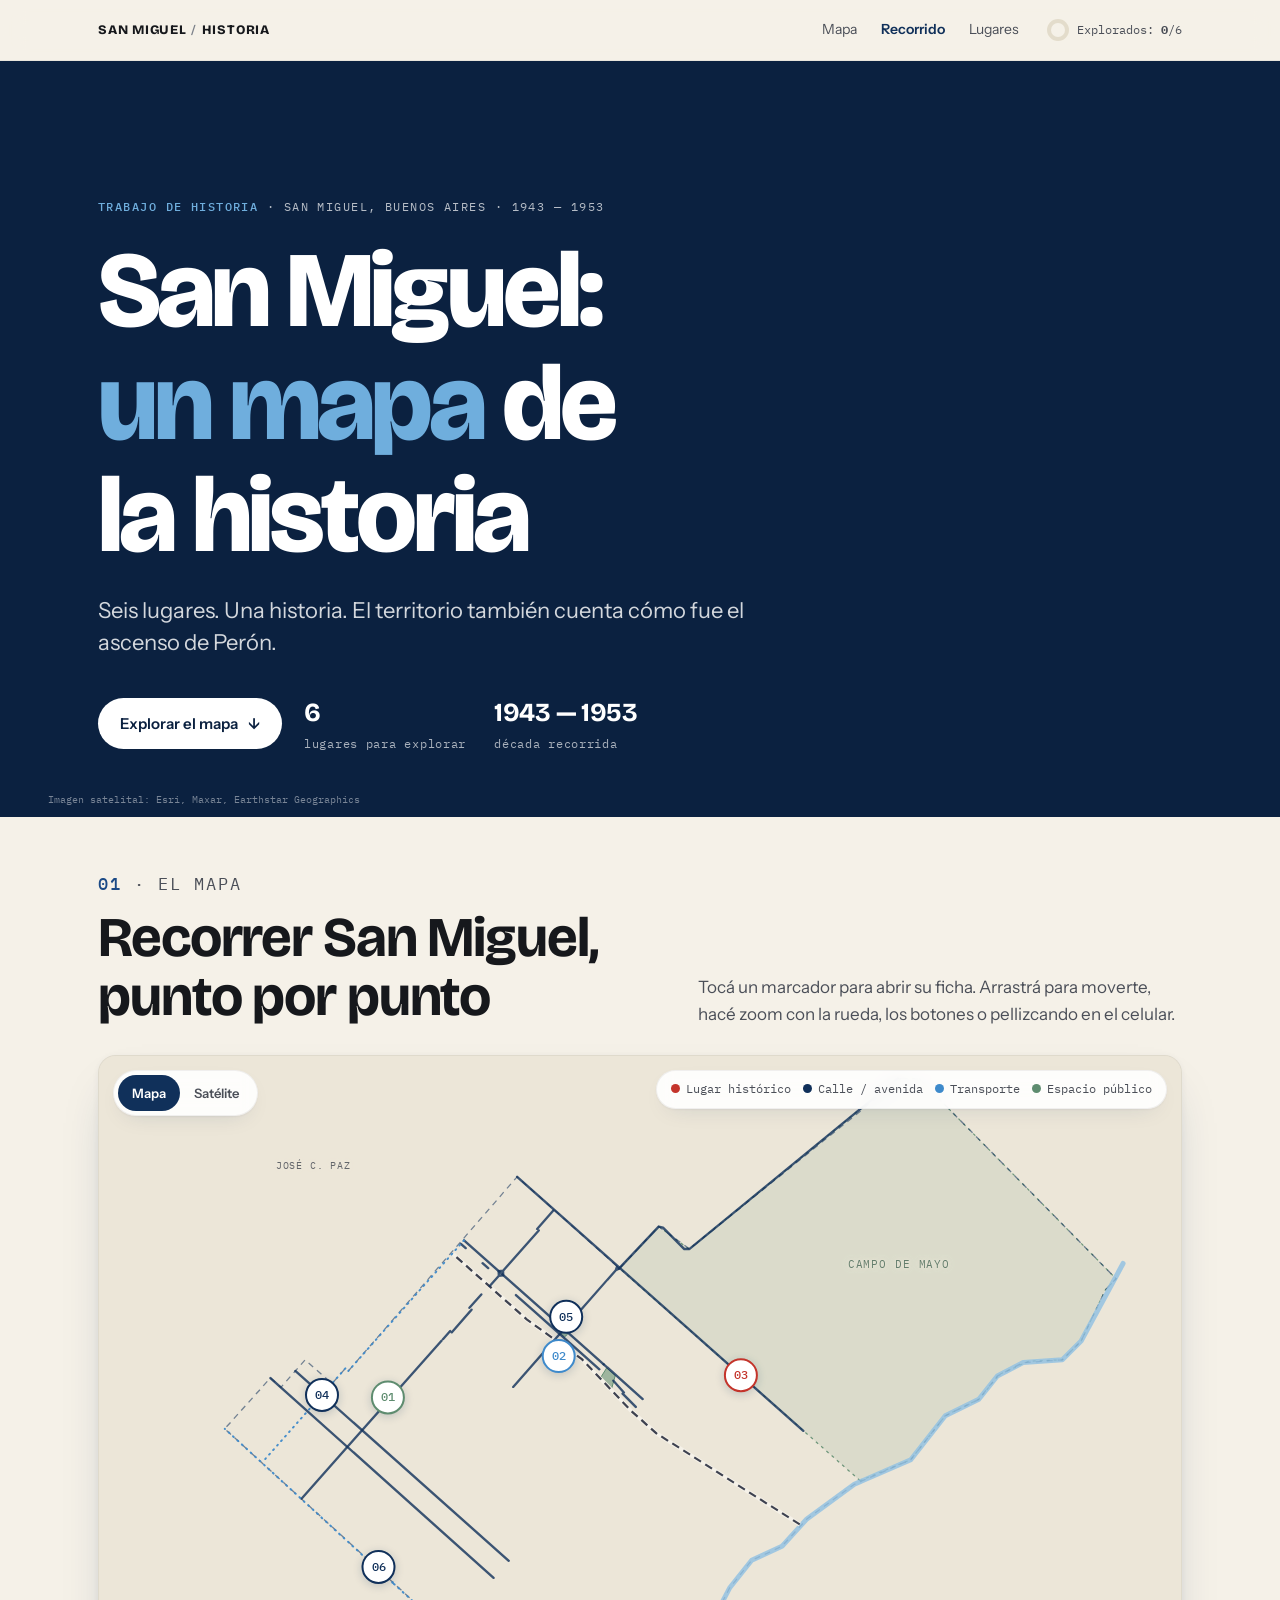
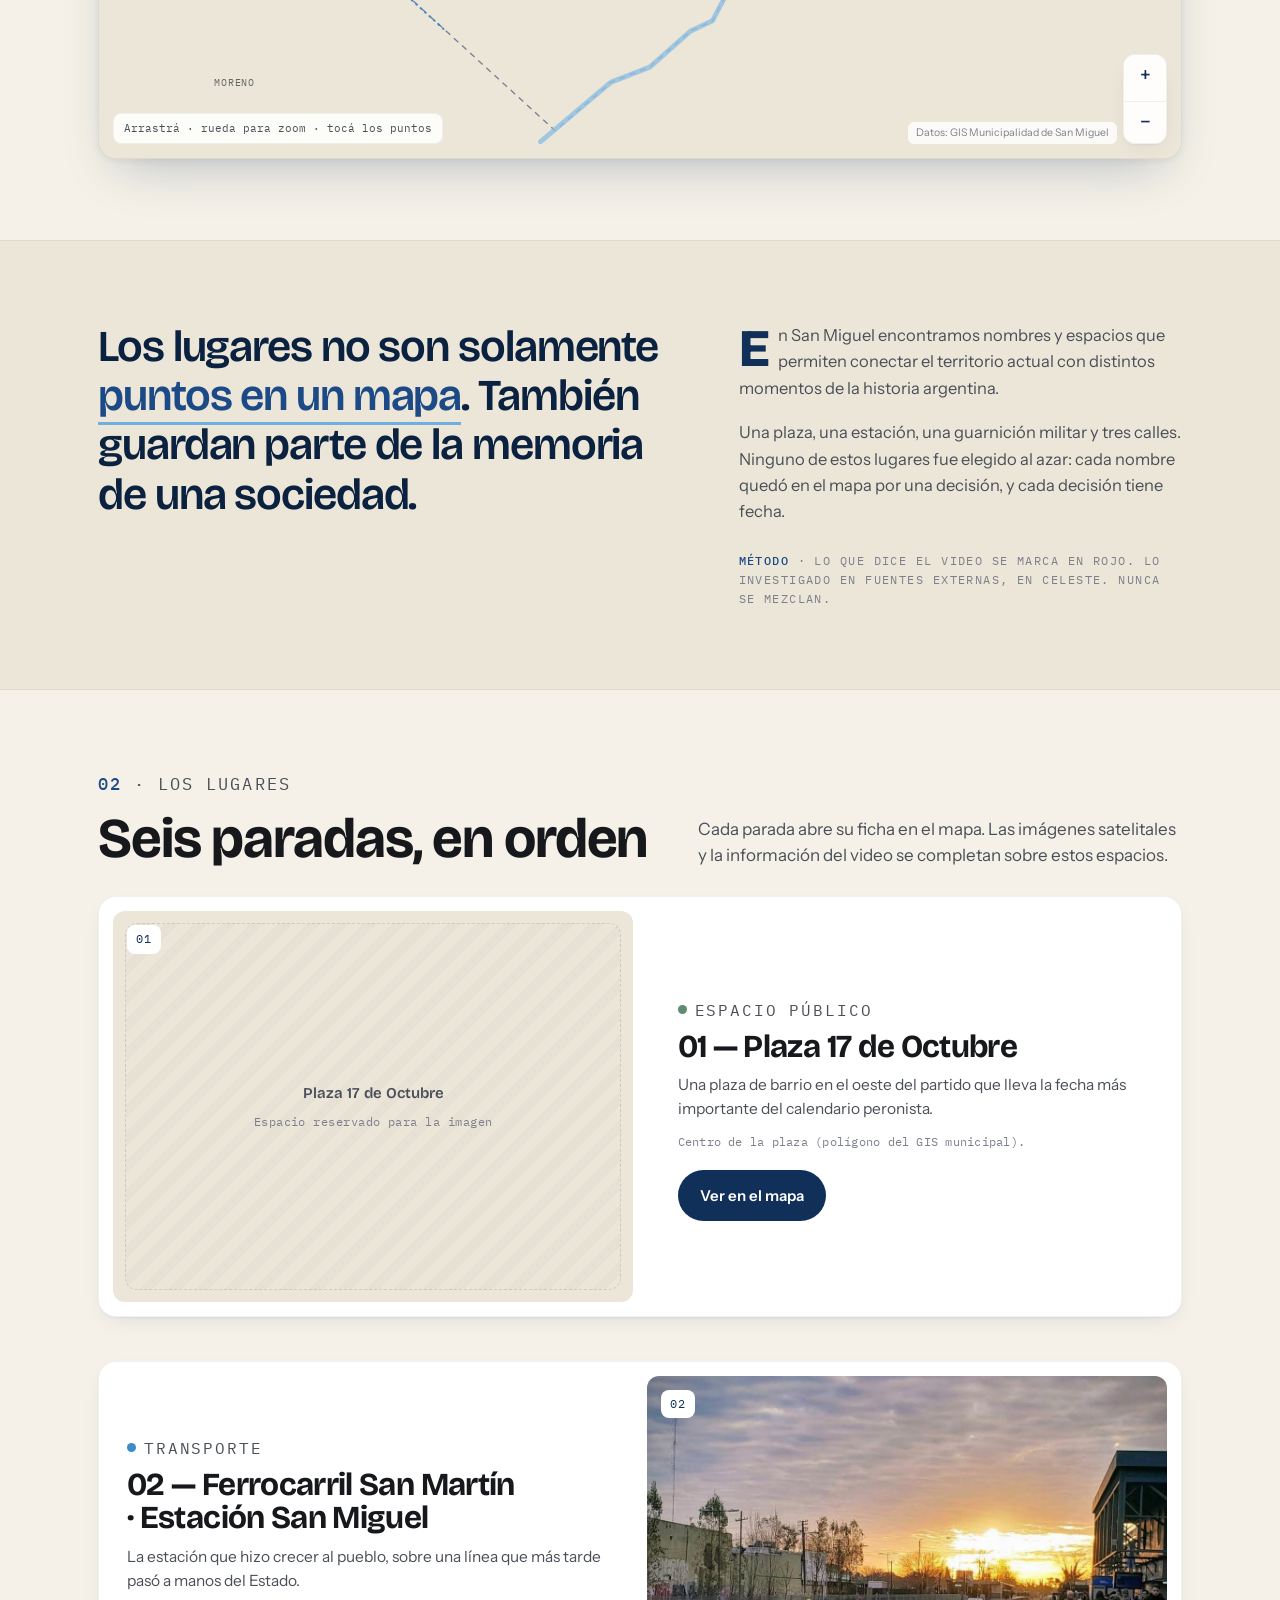
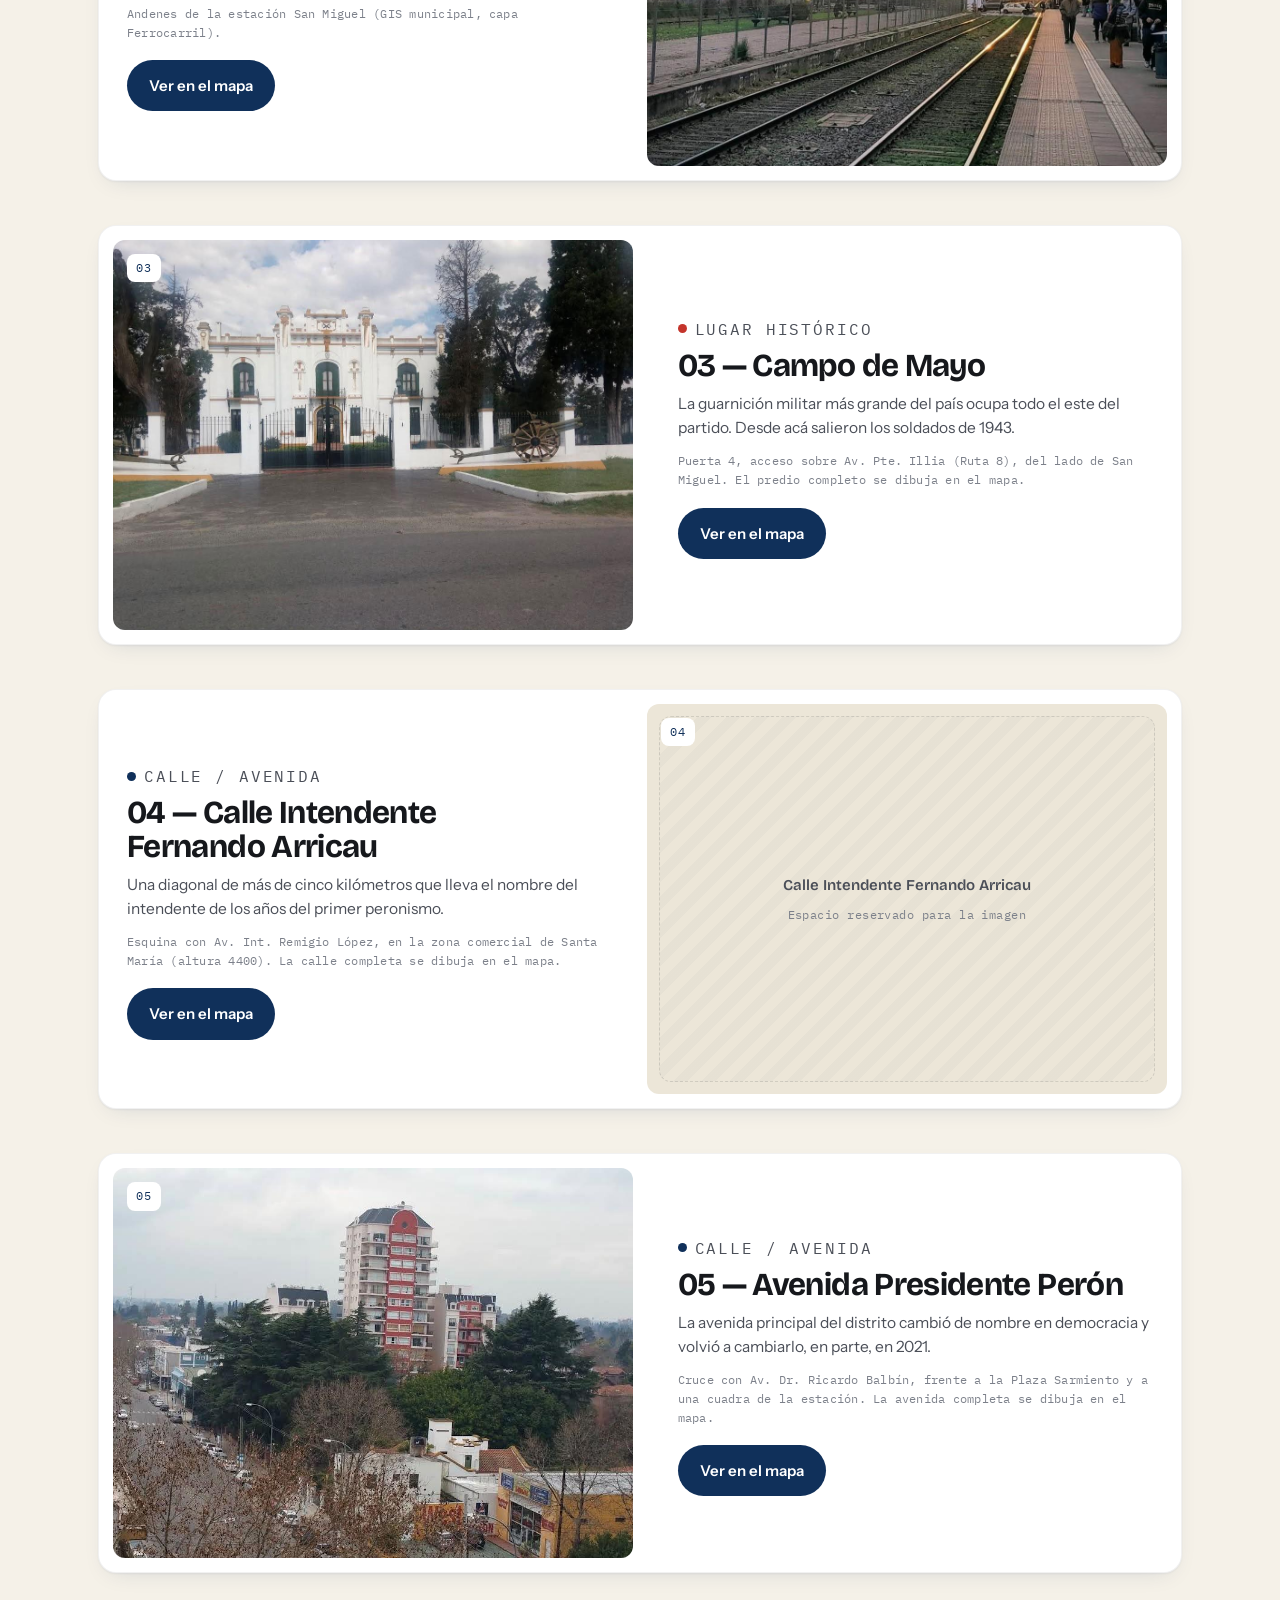
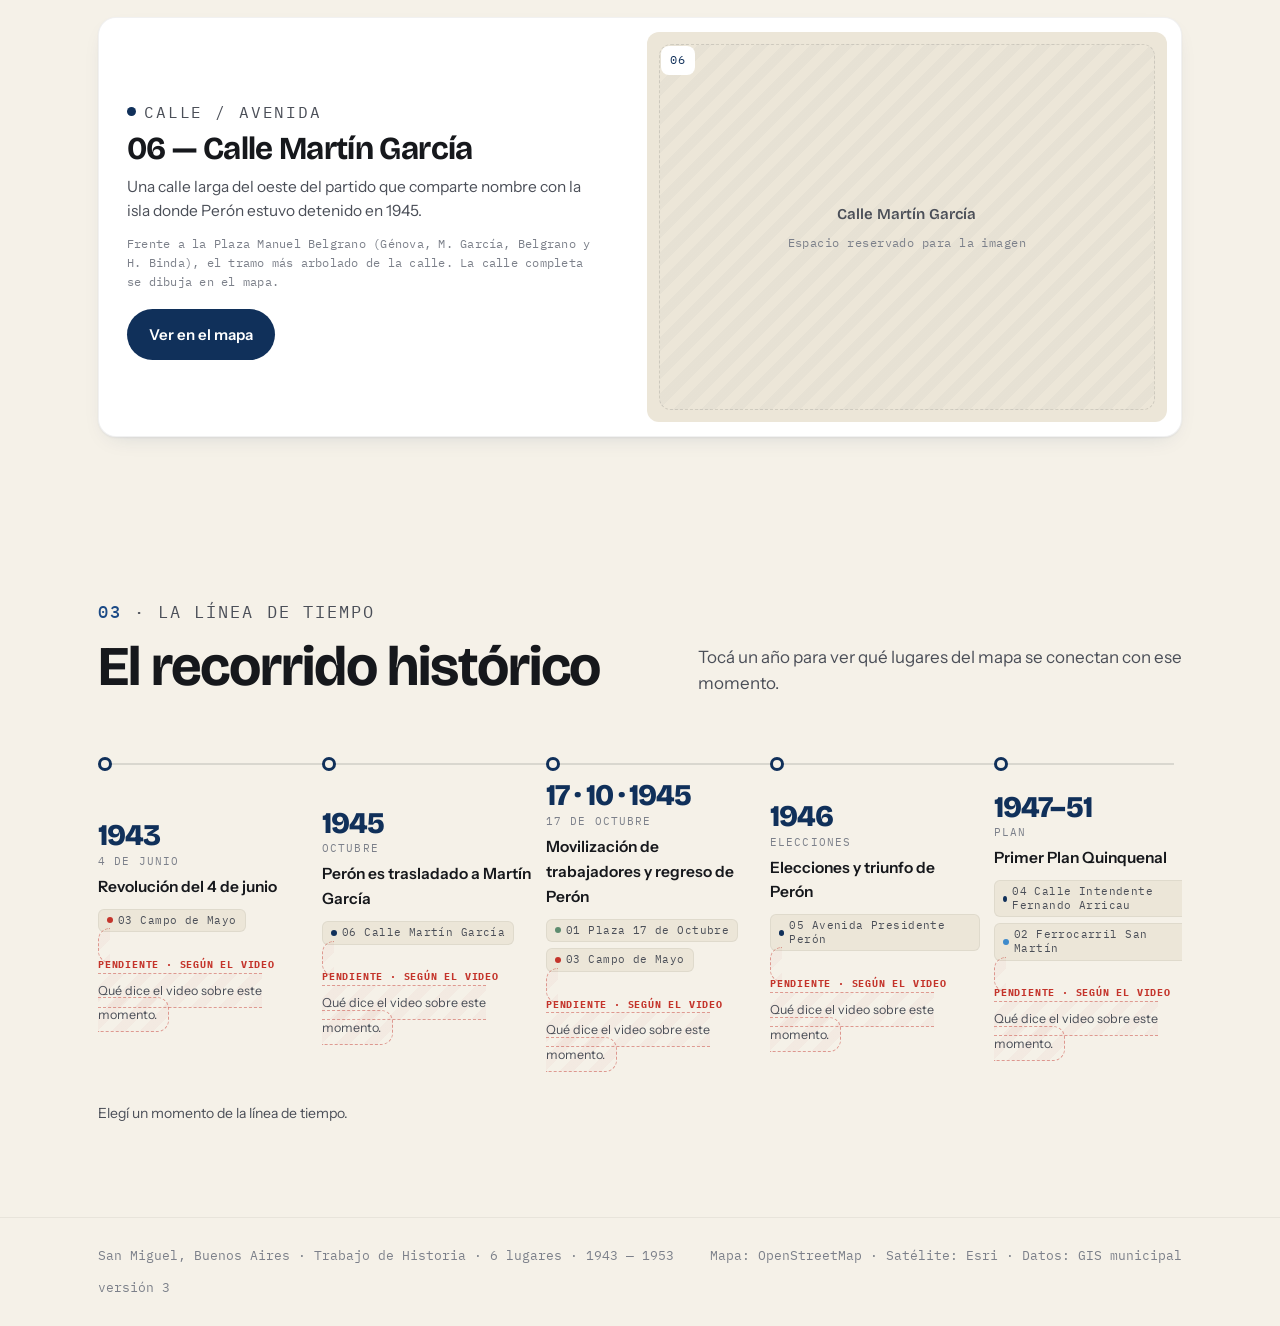
==== commit b9bbcbc2: "Add files via upload" ====
--- a/index.html
+++ b/index.html
@@ -183,6 +183,10 @@
   .map-attr{right:auto; left:14px; bottom:48px; max-width:60%}
   .map-hint{max-width:60%}
 }
+.hero-tiles{position:absolute; left:50%; top:50%; transform-origin:0 0; opacity:.9}
+.hero-tiles img{position:absolute; width:256px; height:256px}
+.hero-credit{position:absolute; left:var(--gutter); bottom:10px; font-family:var(--mono); font-size:10px; color:rgba(255,255,255,.45)}
+body.lock{overflow:hidden; position:fixed; left:0; right:0; width:100%; overscroll-behavior:none}
 .veil{position:fixed; inset:0; background:rgba(11,33,64,.35); z-index:110; opacity:0; pointer-events:none; transition:opacity .4s}
 .veil.is-on{opacity:1; pointer-events:auto}
 @media (min-width:721px){ .veil{display:none} }
@@ -410,7 +414,7 @@
 <footer>
   <div class="wrap">
     <span>San Miguel, Buenos Aires · Trabajo de Historia · 6 lugares · 1943 — 1953</span>
-    <span id="footVersion">Mapa vectorial con datos del GIS municipal</span>
+    <span id="footVersion">Mapa vectorial con datos del GIS municipal</span><span id="footBuild"></span>
   </div>
 </footer>
 
@@ -434,6 +438,7 @@
 window.GOOGLE_MAPS_KEY = "";
 
 const LIVE_TILES = true;
+const BUILD = '3';
 const GEO = {"type":"FeatureCollection","features":[{"type":"Feature","properties":{"name":"Partido de San Miguel","kind":"boundary","source":"msm zonal/4"},"geometry":{"type":"Polygon","coordinates":[[[-58.64757,-34.50273],[-58.644,-34.50287],[-58.60645,-34.53433],[-58.60849,-34.53604],[-58.61315,-34.54412],[-58.61675,-34.54709],[-58.62424,-34.54753],[-58.62917,-34.54963],[-58.63271,-34.55333],[-58.63914,-34.55592],[-58.64573,-34.56281],[-58.65652,-34.56669],[-58.66559,-34.57216],[-58.67037,-34.57644],[-58.67615,-34.57865],[-58.68037,-34.58303],[-58.68364,-34.5882],[-58.6878,-34.5898],[-58.69563,-34.59547],[-58.70301,-34.59781],[-58.71375,-34.60547],[-58.77691,-34.55794],[-58.76817,-34.54994],[-58.76616,-34.55141],[-58.76153,-34.54711],[-58.75638,-34.55083],[-58.75384,-34.54843],[-58.75327,-34.54884],[-58.721,-34.51826],[-58.70142,-34.53268],[-58.69392,-34.52609],[-58.68803,-34.52961],[-58.64757,-34.50273]]]}},{"type":"Feature","properties":{"name":"Campo de Mayo","kind":"campo","source":"msm zonal/3 localidades"},"geometry":{"type":"Polygon","coordinates":[[[-58.6554,-34.56613],[-58.70141,-34.53268],[-58.69392,-34.52608],[-58.68813,-34.52966],[-58.64833,-34.50282],[-58.64406,-34.50282],[-58.60645,-34.53433],[-58.60849,-34.53604],[-58.61315,-34.54412],[-58.61674,-34.54708],[-58.62319,-34.54732],[-58.62871,-34.54936],[-58.63271,-34.55332],[-58.63913,-34.55592],[-58.64573,-34.56281],[-58.6554,-34.56613]]]}},{"type":"Feature","properties":{"name":"Río Reconquista","kind":"water","source":"msm rio_reconquista/2 eje"},"geometry":{"type":"LineString","coordinates":[[-58.60512,-34.53193],[-58.61315,-34.54412],[-58.61674,-34.54708],[-58.62423,-34.54752],[-58.62917,-34.54962],[-58.63271,-34.55332],[-58.63913,-34.55592],[-58.64573,-34.56281],[-58.65651,-34.56669],[-58.66559,-34.57215],[-58.67036,-34.57644],[-58.67615,-34.57865],[-58.68037,-34.58303],[-58.68364,-34.58819],[-58.68779,-34.58979],[-58.69562,-34.59547],[-58.70301,-34.59781],[-58.71651,-34.60721]]}},{"type":"Feature","properties":{"name":"Ferrocarril San Martín","kind":"rail","source":"msm ferrocarril/3 objectid 4"},"geometry":{"type":"LineString","coordinates":[[-58.66695,-34.57301],[-58.69436,-34.55866],[-58.6992,-34.55512],[-58.70857,-34.54703],[-58.71917,-34.54072],[-58.73337,-34.53036]]}},{"type":"Feature","properties":{"name":"Bella Vista","kind":"station","line":"San Martín"},"geometry":{"type":"Point","coordinates":[-58.68426,-34.56401]}},{"type":"Feature","properties":{"name":"Muñiz","kind":"station","line":"San Martín"},"geometry":{"type":"Point","coordinates":[-58.70317,-34.55156]}},{"type":"Feature","properties":{"name":"San Miguel","kind":"station","line":"San Martín"},"geometry":{"type":"Point","coordinates":[-58.71259,-34.54456]}},{"type":"Feature","properties":{"name":"Av. Pte. Perón","kind":"avenue","codcalle":4166},"geometry":{"type":"LineString","coordinates":[[-58.70445,-34.5478],[-58.73115,-34.52827]]}},{"type":"Feature","properties":{"name":"León Gallardo","kind":"avenue","codcalle":14166},"geometry":{"type":"LineString","coordinates":[[-58.69698,-34.55326],[-58.70445,-34.5478]]}},{"type":"Feature","properties":{"name":"Av. Ricardo Balbín","kind":"avenue","codcalle":4141},"geometry":{"type":"MultiLineString","coordinates":[[[-58.70212,-34.53297],[-58.72175,-34.55135]],[[-58.70153,-34.53272],[-58.70212,-34.53297]],[[-58.7019,-34.53245],[-58.70212,-34.53297]]]}},{"type":"Feature","properties":{"name":"Av. Pte. Illia / Ruta 8","kind":"avenue","codcalle":7008},"geometry":{"type":"LineString","coordinates":[[-58.66627,-34.55828],[-58.72099,-34.51827]]}},{"type":"Feature","properties":{"name":"Av. Int. Remigio López","kind":"avenue","codcalle":4250},"geometry":{"type":"LineString","coordinates":[[-58.7226,-34.57874],[-58.76341,-34.54885]]}},{"type":"Feature","properties":{"name":"Av. Primera Junta","kind":"avenue","codcalle":4173},"geometry":{"type":"MultiLineString","coordinates":[[[-58.73545,-34.54408],[-58.76223,-34.56895]],[[-58.7338,-34.54256],[-58.73519,-34.54384]],[[-58.72971,-34.53919],[-58.73351,-34.54277]],[[-58.72785,-34.53679],[-58.73011,-34.5389]],[[-58.72449,-34.53383],[-58.72623,-34.53545]],[[-58.72369,-34.53306],[-58.72453,-34.53313],[-58.72449,-34.53383]],[[-58.72369,-34.53306],[-58.72366,-34.53377],[-58.72449,-34.53383]],[[-58.71686,-34.52669],[-58.72369,-34.53306]],[[-58.71407,-34.52355],[-58.71717,-34.52647]]]}},{"type":"Feature","properties":{"name":"Ruta 202 / Av. J. Lemos","kind":"avenue","codcalle":7202},"geometry":{"type":"LineString","coordinates":[[-58.70153,-34.53272],[-58.69392,-34.52609],[-58.69309,-34.52627],[-58.68903,-34.52963],[-58.68802,-34.52961],[-58.64821,-34.50276]]}},{"type":"Feature","properties":{"name":"Sarmiento","kind":"avenue","codcalle":4168},"geometry":{"type":"MultiLineString","coordinates":[[[-58.69831,-34.55452],[-58.70082,-34.55241]],[[-58.70058,-34.55222],[-58.70259,-34.55037]],[[-58.70527,-34.54857],[-58.72123,-34.53688]],[[-58.72653,-34.53265],[-58.72761,-34.53186]],[[-58.73083,-34.52951],[-58.73175,-34.52884]]]}},{"type":"Feature","properties":{"name":"Av. Maestro Ferreyra","kind":"avenue","codcalle":4256},"geometry":{"type":"LineString","coordinates":[[-58.7255,-34.58142],[-58.76817,-34.54995]]}},{"type":"Feature","properties":{"name":"Int. Arricau","kind":"street","codcalle":14195},"geometry":{"type":"MultiLineString","coordinates":[[[-58.75384,-34.54843],[-58.76977,-34.56327]],[[-58.73115,-34.52827],[-58.75326,-34.54884]]]}},{"type":"Feature","properties":{"name":"Martín García","kind":"street","codcalle":4286},"geometry":{"type":"MultiLineString","coordinates":[[[-58.73508,-34.58947],[-58.74474,-34.58223]],[[-58.74474,-34.58223],[-58.74514,-34.58124]],[[-58.74474,-34.58223],[-58.7769,-34.55794]]]}},{"type":"Feature","properties":{"name":"Plaza D. F. Sarmiento","kind":"plaza","source":"msm catastral/0 objectid 3"},"geometry":{"type":"Polygon","coordinates":[[[-58.71183,-34.54259],[-58.71132,-34.54304],[-58.71195,-34.54351],[-58.71261,-34.54299],[-58.71183,-34.54259]]]}},{"type":"Feature","properties":{"name":"Plaza 17 de Octubre","kind":"plaza","source":"msm catastral/0 objectid 33"},"geometry":{"type":"Polygon","coordinates":[[[-58.74553,-34.5535],[-58.74633,-34.55295],[-58.74584,-34.55246],[-58.74505,-34.553],[-58.74553,-34.5535]]]}},{"type":"Feature","properties":{"name":"Plaza Manuel Belgrano","kind":"plaza","source":"msm catastral/0 objectid 57"},"geometry":{"type":"Polygon","coordinates":[[[-58.74812,-34.57963],[-58.74763,-34.57914],[-58.74684,-34.57979],[-58.74732,-34.58023],[-58.74812,-34.57963]]]}},{"type":"Feature","properties":{"name":"Plaza de las Carretas","kind":"plaza","approx":true,"note":"No existe en la capa de espacios publicos del MSM; trazada a mano entre Leon Gallardo, Conesa y las vias junto a estacion Muñiz"},"geometry":{"type":"Polygon","coordinates":[[[-58.70387,-34.54836],[-58.70223,-34.54956],[-58.703,-34.55184],[-58.7051,-34.55],[-58.70387,-34.54836]]]}}]};
 </script>
 <script>
@@ -949,11 +954,16 @@
       setTimeout(() => { swap(); scroll.style.transition = 'opacity .35s, transform .35s'; scroll.style.opacity = 1; scroll.style.transform = 'none'; }, 160);
     } else { swap(); scroll.style.opacity = 1; scroll.style.transform = 'none'; }
     panel.classList.add('is-open'); panel.setAttribute('aria-hidden', 'false');
-    if (isMobile()) veil.classList.add('is-on');
+    if (isMobile()) { veil.classList.add('is-on'); lockBody(true); }
     if (!explored.has(L.id)) { explored.add(L.id); markers[i].classList.add('is-seen'); updateCounter(); }
   }
+  let lockY = 0;
+  function lockBody(on){
+    if (on) { if (document.body.classList.contains('lock')) return; lockY = window.scrollY; document.body.style.top = -lockY + 'px'; document.body.classList.add('lock'); }
+    else if (document.body.classList.contains('lock')) { document.body.classList.remove('lock'); document.body.style.top = ''; window.scrollTo({ top: lockY, behavior: 'instant' }); }
+  }
   function closePanel(){
-    panel.classList.remove('is-open'); panel.setAttribute('aria-hidden', 'true'); veil.classList.remove('is-on');
+    panel.classList.remove('is-open'); panel.setAttribute('aria-hidden', 'true'); veil.classList.remove('is-on'); lockBody(false);
     markers.forEach(m => m.classList.remove('is-on')); current = -1;
   }
   $('#panelClose').addEventListener('click', closePanel);
@@ -967,7 +977,7 @@
   document.addEventListener('keydown', e => { if (e.key === 'Escape') { closePanel(); closeLb(); } });
   // gesto: arrastrar hacia abajo cierra el bottom sheet
   let sy = null;
-  panel.addEventListener('touchstart', e => { sy = scroll.scrollTop <= 0 ? e.touches[0].clientY : null; }, { passive: true });
+  panel.addEventListener('touchstart', e => { sy = (scroll.scrollTop <= 0 && (e.target.closest('.panel-grab, .panel-img') || e.target === panel)) ? e.touches[0].clientY : null; }, { passive: true });
   panel.addEventListener('touchmove', e => { if (sy != null && isMobile() && e.touches[0].clientY - sy > 90) { sy = null; closePanel(); } }, { passive: true });
 
   /* ── satélite ── */
@@ -1055,6 +1065,23 @@
   /* ── portada ── */
   const heroBg = $('#heroBg');
   if (HERO_IMAGE) { heroBg.innerHTML = `<img src="${HERO_IMAGE}" alt="">`; $('#heroNote').remove(); }
+  else if (LIVE_TILES) {
+    // mosaico de imágenes satelitales (Esri) centrado en San Miguel, escalado para cubrir la portada
+    $('#heroNote').remove();
+    const Z = 13, n = Math.pow(2, Z), D = Math.PI / 180;
+    const tx = (lon) => Math.floor((lon + 180) / 360 * n), ty = (lat) => Math.floor((1 - Math.log(Math.tan(lat*D) + 1/Math.cos(lat*D)) / Math.PI) / 2 * n);
+    const x0 = tx(-58.80), x1 = tx(-58.60), y0 = ty(-34.49), y1 = ty(-34.615);
+    const box = document.createElement('div'); box.className = 'hero-tiles';
+    const W = (x1 - x0 + 1) * 256, H = (y1 - y0 + 1) * 256;
+    for (let x = x0; x <= x1; x++) for (let y = y0; y <= y1; y++) {
+      const im = new Image(); im.alt = ''; im.loading = 'eager'; im.src = `https://server.arcgisonline.com/ArcGIS/rest/services/World_Imagery/MapServer/tile/${Z}/${y}/${x}`;
+      im.style.left = (x - x0) * 256 + 'px'; im.style.top = (y - y0) * 256 + 'px'; box.appendChild(im);
+    }
+    heroBg.appendChild(box);
+    const credit = document.createElement('span'); credit.className = 'hero-credit'; credit.textContent = 'Imagen satelital: Esri, Maxar, Earthstar Geographics'; $('.hero').appendChild(credit);
+    const fitHero = () => { const r = heroBg.getBoundingClientRect(); const s = Math.max(r.width / W, r.height / H) * 1.15; box.style.transform = `translate(${-W*s/2}px, ${-H*s/2}px) scale(${s})`; };
+    new ResizeObserver(fitHero).observe(heroBg); fitHero();
+  }
   else {
     // fondo: el mapa vectorial del partido, dibujado en blanco sobre azul
     const NS = 'http://www.w3.org/2000/svg', svg = document.createElementNS(NS, 'svg');
@@ -1090,6 +1117,7 @@
   const secObs = new IntersectionObserver(es => es.forEach(e => { if (e.isIntersecting) links.forEach(a => a.classList.toggle('is-active', a.getAttribute('href') === '#' + e.target.id)); }), { rootMargin: '-40% 0px -55% 0px' });
   ['mapa', 'recorrido', 'lugares'].forEach(id => secObs.observe(document.getElementById(id)));
 
+  $('#footBuild').textContent = 'versión ' + (typeof BUILD !== 'undefined' ? BUILD : '1');
   if (window.GOOGLE_MAPS_KEY) $('#footVersion').textContent = 'Mapa y satélite: Google Maps · Datos: GIS municipal';
   else if (LIVE_TILES) $('#footVersion').textContent = 'Mapa: OpenStreetMap · Satélite: Esri · Datos: GIS municipal';
   window.SMUI = { openPlace, closePanel, showSat, explored };
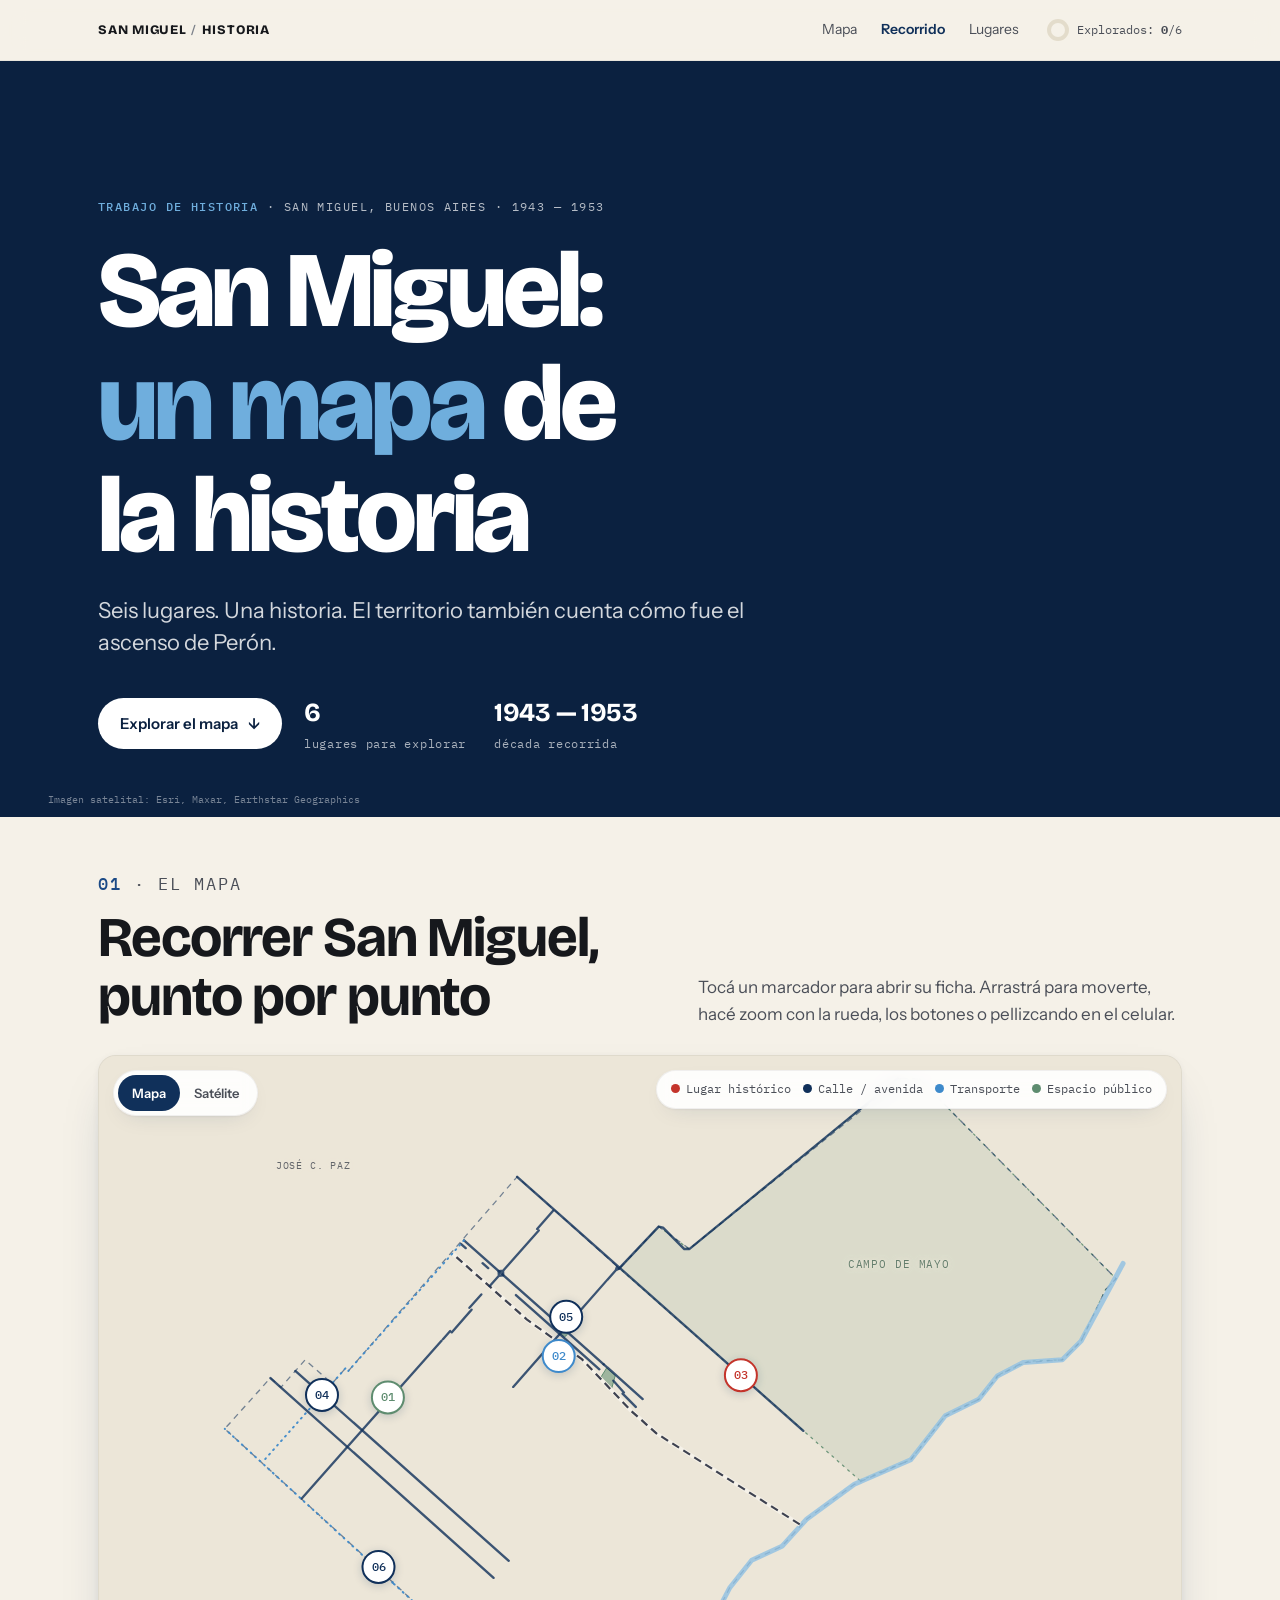
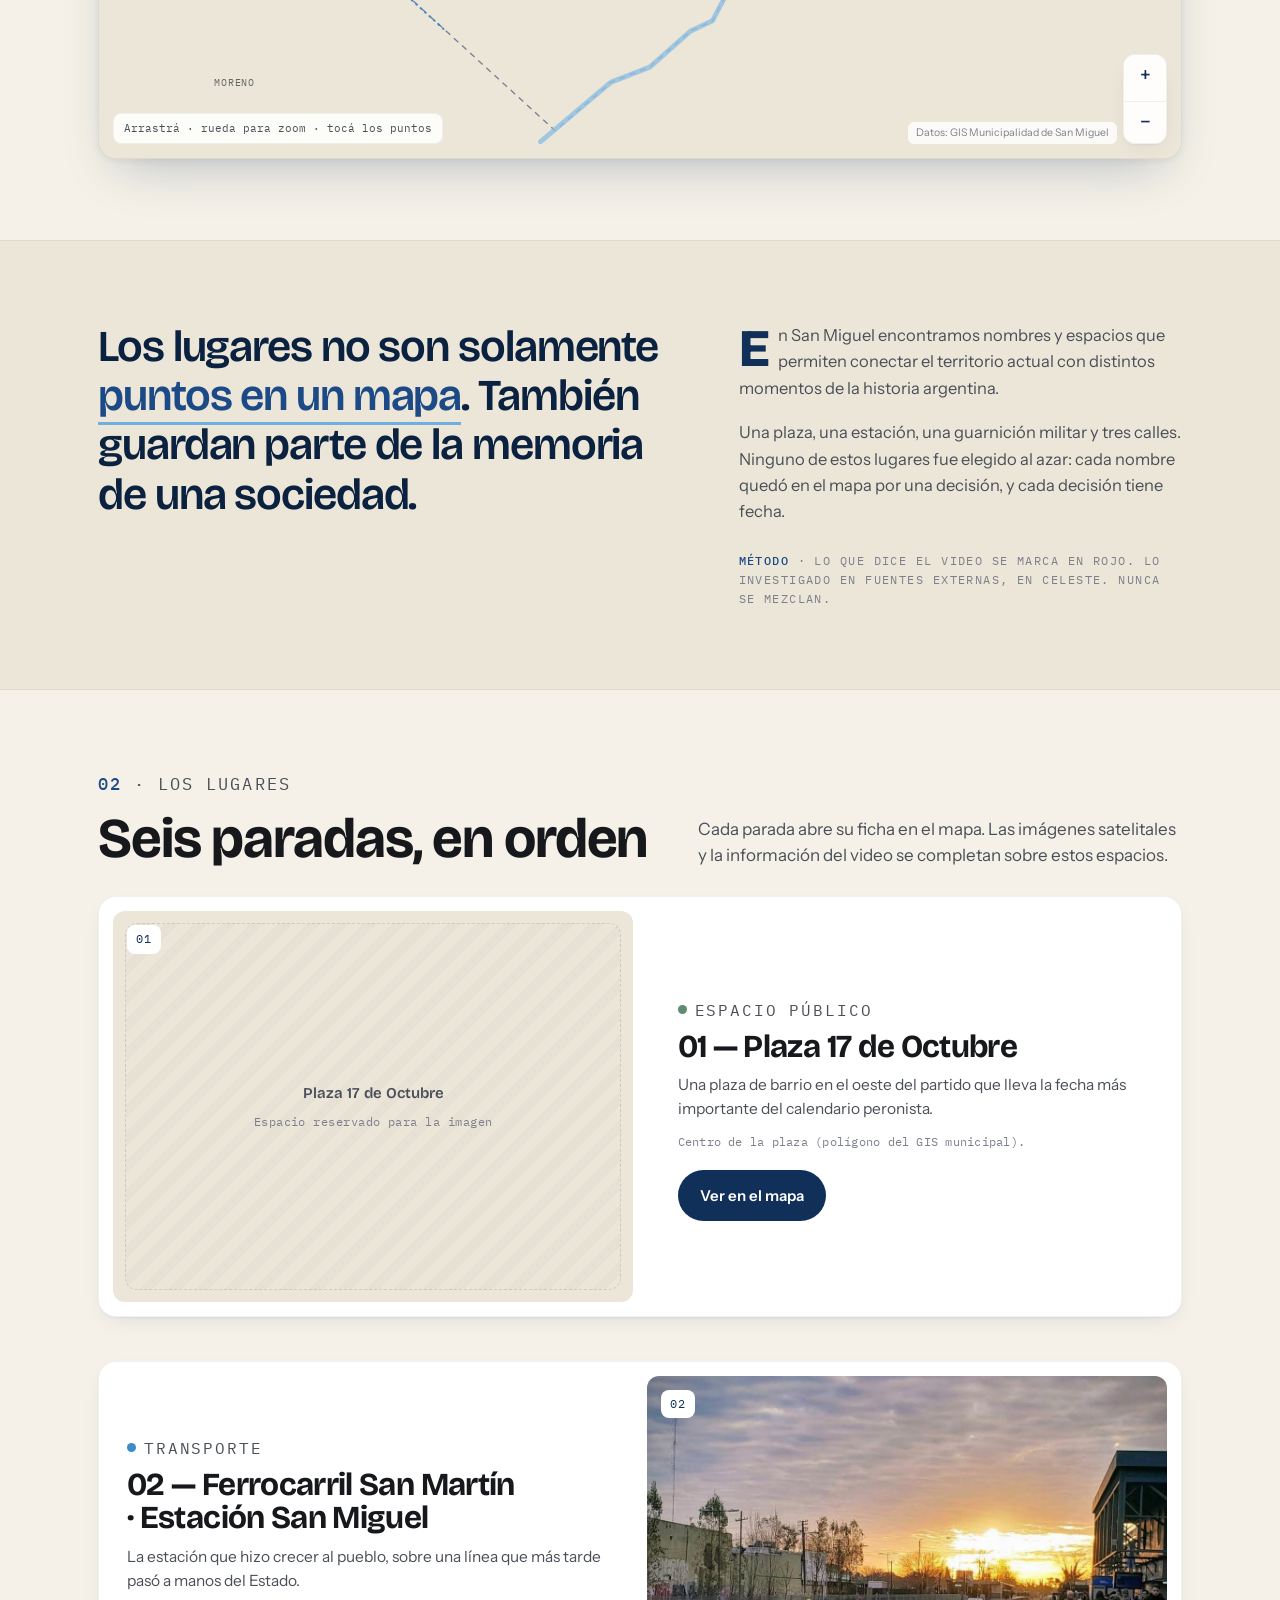
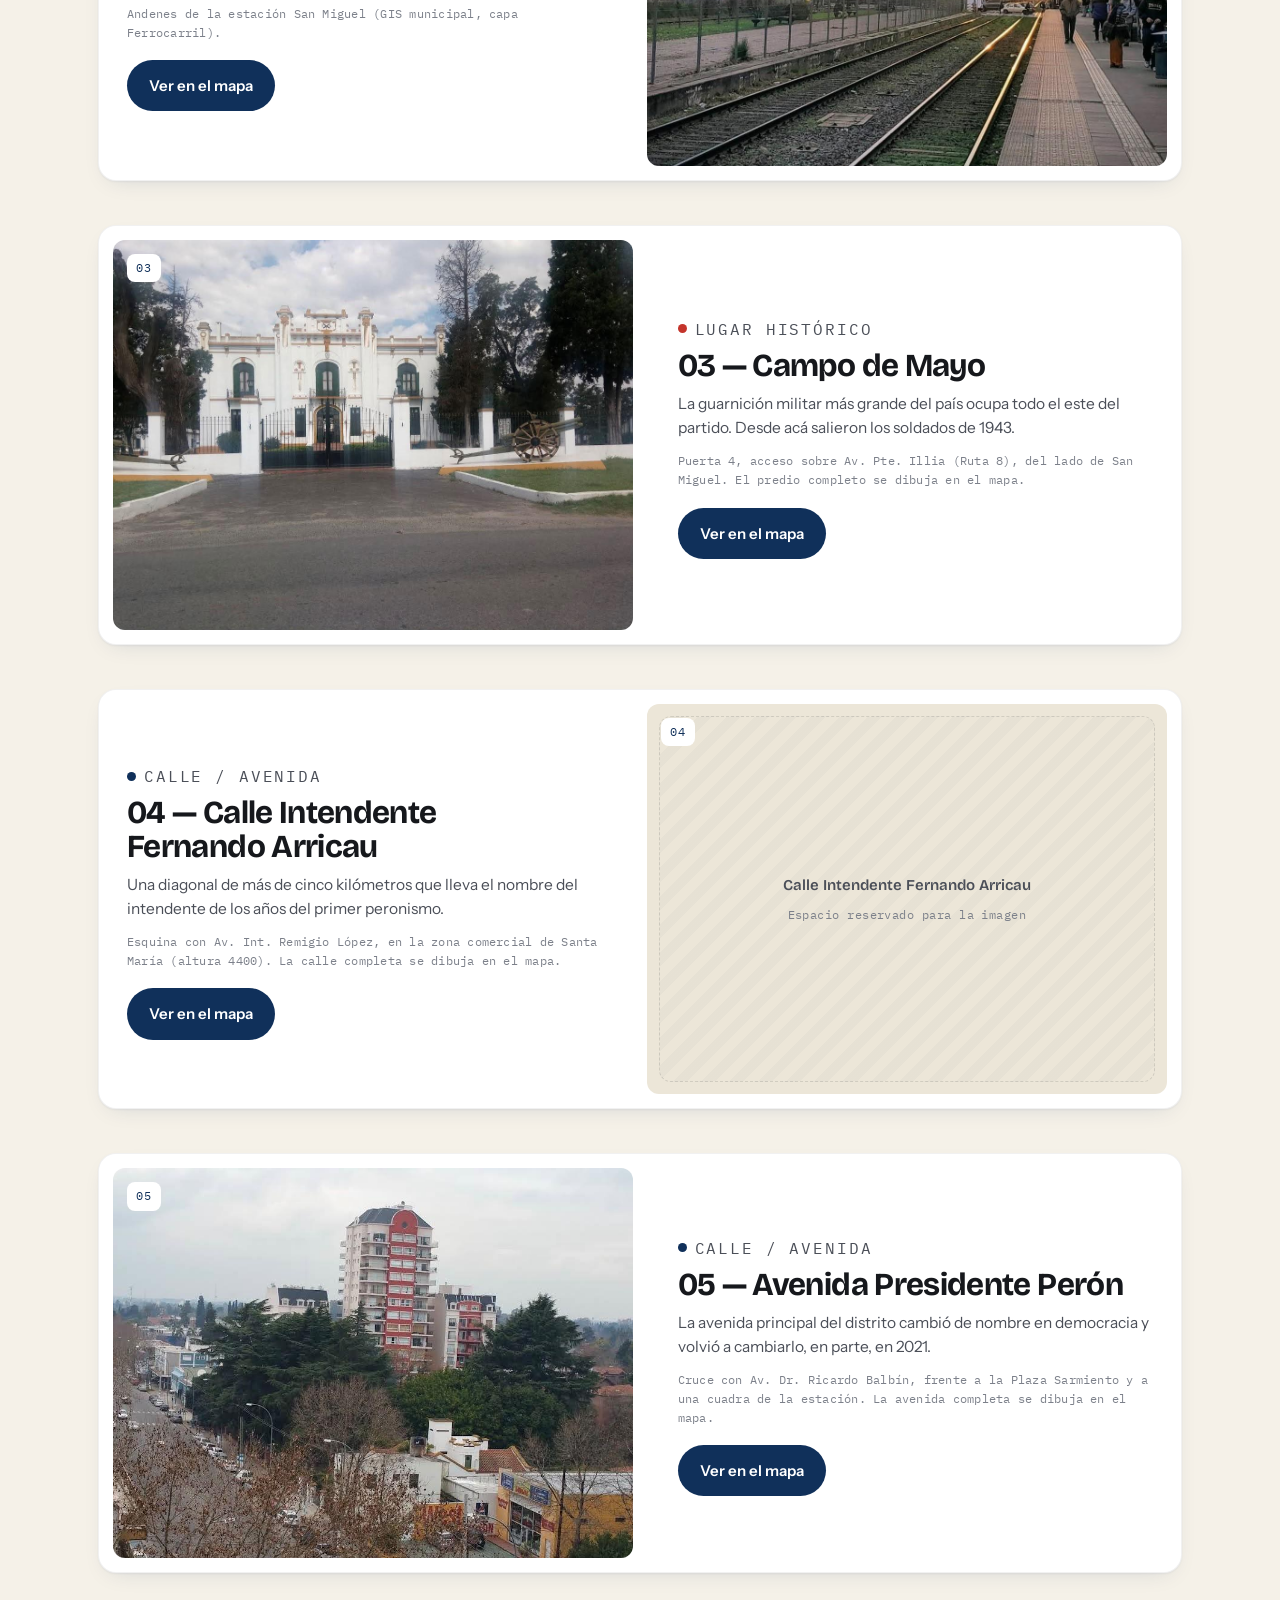
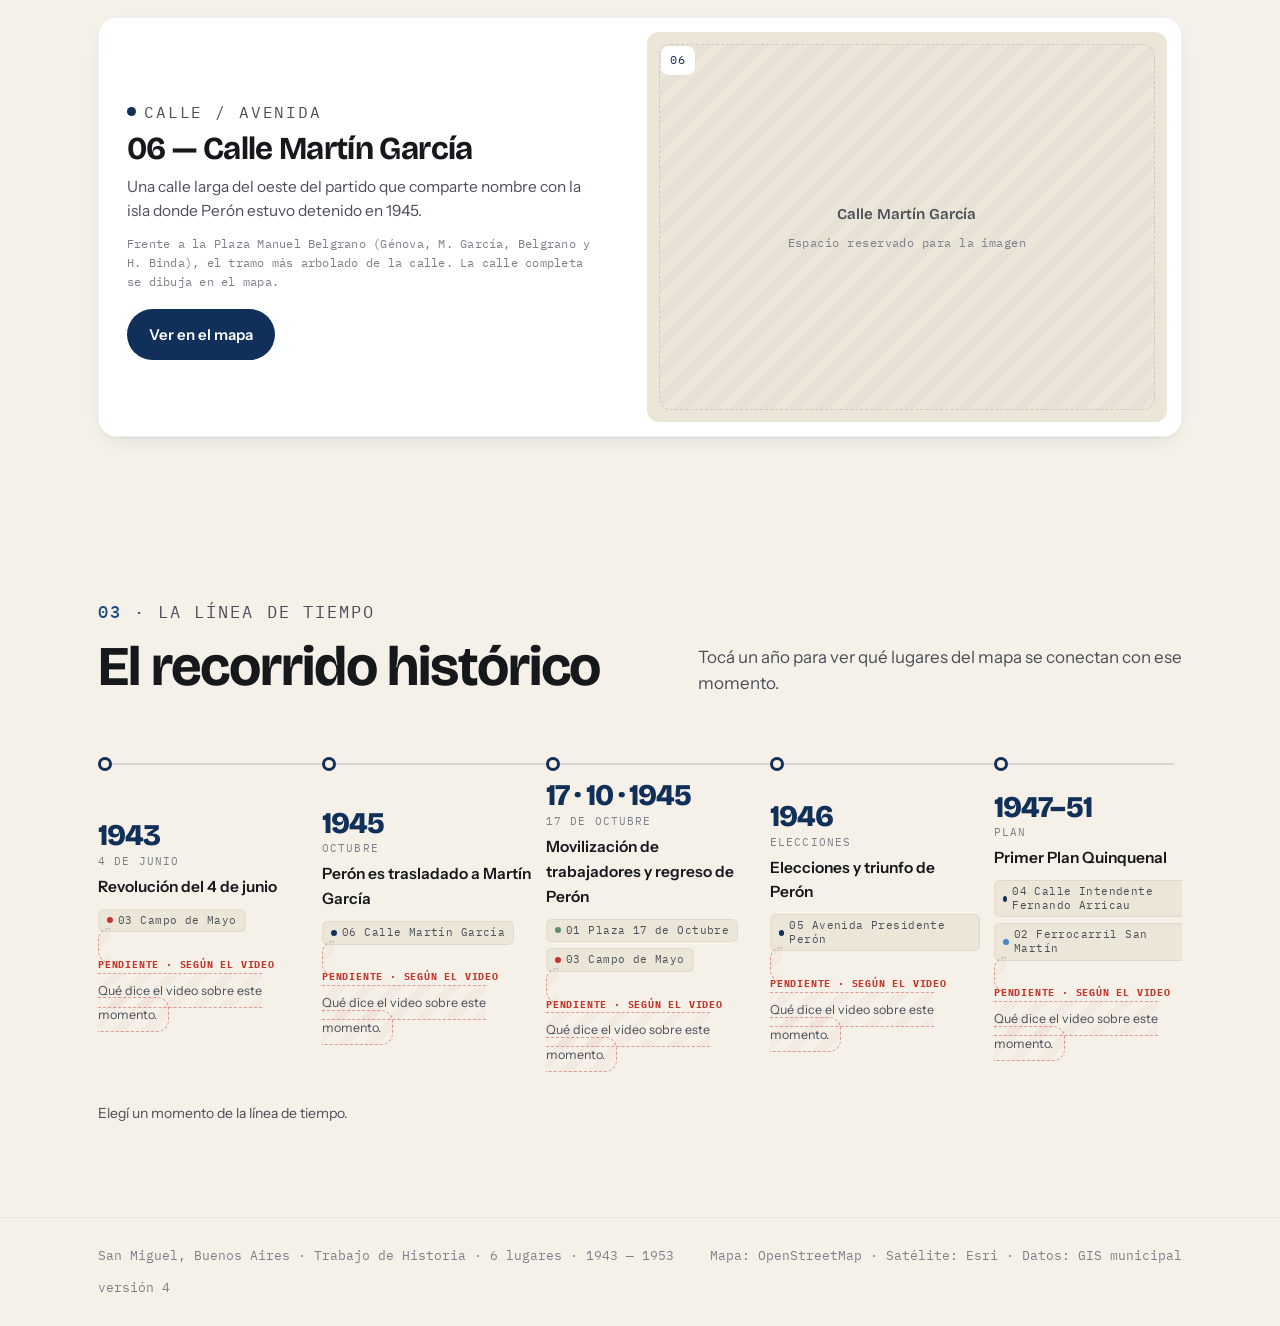
==== commit 874217f8: "Add files via upload" ====
--- a/index.html
+++ b/index.html
@@ -60,7 +60,7 @@
 @media (max-width:720px){ .nav-links{display:none} .counter{margin-left:auto} }
 
 /* ───── hero ───── */
-.hero{position:relative; min-height:min(84svh, 780px); display:grid; align-items:end; background:var(--navy-ink); color:#fff; overflow:hidden; isolation:isolate}
+.hero{position:relative; min-height:min(84vh, 780px); min-height:min(84svh, 780px); display:grid; align-items:end; background:var(--navy-ink); color:#fff; overflow:hidden; isolation:isolate}
 .hero-bg{position:absolute; inset:0; z-index:-2; background:var(--navy-ink)}
 .hero-bg img{width:100%; height:100%; object-fit:cover; opacity:.75}
 .hero-bg svg{position:absolute; inset:0; width:100%; height:100%; opacity:.7}
@@ -174,8 +174,8 @@
 .panel-nav button:hover{text-decoration:underline}
 .panel-grab{display:none}
 @media (max-width:720px){
-  .map{height:72svh; min-height:420px}
-  .panel{position:fixed; z-index:120; top:auto; left:0; right:0; bottom:0; width:100%; height:78svh; border-radius:22px 22px 0 0; transform:translateY(105%); padding-bottom:env(safe-area-inset-bottom,0px)}
+  .map{height:72vh; height:72svh; min-height:420px}
+  .panel{position:fixed; z-index:120; top:auto; left:0; right:0; bottom:0; width:100%; height:78vh; height:78svh; max-height:calc(100% - 40px); border-radius:22px 22px 0 0; transform:translateY(105%); padding-bottom:env(safe-area-inset-bottom,0px)}
   .panel.is-open{transform:none}
   .panel-grab{display:block; width:40px; height:4px; border-radius:2px; background:var(--crema-3); margin:10px auto 0}
   .panel-img{aspect-ratio:16/8}
@@ -183,10 +183,12 @@
   .map-attr{right:auto; left:14px; bottom:48px; max-width:60%}
   .map-hint{max-width:60%}
 }
-.hero-tiles{position:absolute; left:50%; top:50%; transform-origin:0 0; opacity:.9}
+.hero-tiles{position:absolute; left:50%; top:50%; transform-origin:0 0; opacity:.9; width:0; height:0; overflow:visible}
 .hero-tiles img{position:absolute; width:256px; height:256px}
 .hero-credit{position:absolute; left:var(--gutter); bottom:10px; font-family:var(--mono); font-size:10px; color:rgba(255,255,255,.45)}
-body.lock{overflow:hidden; position:fixed; left:0; right:0; width:100%; overscroll-behavior:none}
+html.lock, html.lock body{overflow:hidden!important; height:100%; overscroll-behavior:none; touch-action:none}
+body.lock{position:fixed; left:0; right:0; width:100%}
+html.lock .panel-scroll{touch-action:pan-y}
 .veil{position:fixed; inset:0; background:rgba(11,33,64,.35); z-index:110; opacity:0; pointer-events:none; transition:opacity .4s}
 .veil.is-on{opacity:1; pointer-events:auto}
 @media (min-width:721px){ .veil{display:none} }
@@ -438,7 +440,7 @@
 window.GOOGLE_MAPS_KEY = "";
 
 const LIVE_TILES = true;
-const BUILD = '3';
+const BUILD = '4';
 const GEO = {"type":"FeatureCollection","features":[{"type":"Feature","properties":{"name":"Partido de San Miguel","kind":"boundary","source":"msm zonal/4"},"geometry":{"type":"Polygon","coordinates":[[[-58.64757,-34.50273],[-58.644,-34.50287],[-58.60645,-34.53433],[-58.60849,-34.53604],[-58.61315,-34.54412],[-58.61675,-34.54709],[-58.62424,-34.54753],[-58.62917,-34.54963],[-58.63271,-34.55333],[-58.63914,-34.55592],[-58.64573,-34.56281],[-58.65652,-34.56669],[-58.66559,-34.57216],[-58.67037,-34.57644],[-58.67615,-34.57865],[-58.68037,-34.58303],[-58.68364,-34.5882],[-58.6878,-34.5898],[-58.69563,-34.59547],[-58.70301,-34.59781],[-58.71375,-34.60547],[-58.77691,-34.55794],[-58.76817,-34.54994],[-58.76616,-34.55141],[-58.76153,-34.54711],[-58.75638,-34.55083],[-58.75384,-34.54843],[-58.75327,-34.54884],[-58.721,-34.51826],[-58.70142,-34.53268],[-58.69392,-34.52609],[-58.68803,-34.52961],[-58.64757,-34.50273]]]}},{"type":"Feature","properties":{"name":"Campo de Mayo","kind":"campo","source":"msm zonal/3 localidades"},"geometry":{"type":"Polygon","coordinates":[[[-58.6554,-34.56613],[-58.70141,-34.53268],[-58.69392,-34.52608],[-58.68813,-34.52966],[-58.64833,-34.50282],[-58.64406,-34.50282],[-58.60645,-34.53433],[-58.60849,-34.53604],[-58.61315,-34.54412],[-58.61674,-34.54708],[-58.62319,-34.54732],[-58.62871,-34.54936],[-58.63271,-34.55332],[-58.63913,-34.55592],[-58.64573,-34.56281],[-58.6554,-34.56613]]]}},{"type":"Feature","properties":{"name":"Río Reconquista","kind":"water","source":"msm rio_reconquista/2 eje"},"geometry":{"type":"LineString","coordinates":[[-58.60512,-34.53193],[-58.61315,-34.54412],[-58.61674,-34.54708],[-58.62423,-34.54752],[-58.62917,-34.54962],[-58.63271,-34.55332],[-58.63913,-34.55592],[-58.64573,-34.56281],[-58.65651,-34.56669],[-58.66559,-34.57215],[-58.67036,-34.57644],[-58.67615,-34.57865],[-58.68037,-34.58303],[-58.68364,-34.58819],[-58.68779,-34.58979],[-58.69562,-34.59547],[-58.70301,-34.59781],[-58.71651,-34.60721]]}},{"type":"Feature","properties":{"name":"Ferrocarril San Martín","kind":"rail","source":"msm ferrocarril/3 objectid 4"},"geometry":{"type":"LineString","coordinates":[[-58.66695,-34.57301],[-58.69436,-34.55866],[-58.6992,-34.55512],[-58.70857,-34.54703],[-58.71917,-34.54072],[-58.73337,-34.53036]]}},{"type":"Feature","properties":{"name":"Bella Vista","kind":"station","line":"San Martín"},"geometry":{"type":"Point","coordinates":[-58.68426,-34.56401]}},{"type":"Feature","properties":{"name":"Muñiz","kind":"station","line":"San Martín"},"geometry":{"type":"Point","coordinates":[-58.70317,-34.55156]}},{"type":"Feature","properties":{"name":"San Miguel","kind":"station","line":"San Martín"},"geometry":{"type":"Point","coordinates":[-58.71259,-34.54456]}},{"type":"Feature","properties":{"name":"Av. Pte. Perón","kind":"avenue","codcalle":4166},"geometry":{"type":"LineString","coordinates":[[-58.70445,-34.5478],[-58.73115,-34.52827]]}},{"type":"Feature","properties":{"name":"León Gallardo","kind":"avenue","codcalle":14166},"geometry":{"type":"LineString","coordinates":[[-58.69698,-34.55326],[-58.70445,-34.5478]]}},{"type":"Feature","properties":{"name":"Av. Ricardo Balbín","kind":"avenue","codcalle":4141},"geometry":{"type":"MultiLineString","coordinates":[[[-58.70212,-34.53297],[-58.72175,-34.55135]],[[-58.70153,-34.53272],[-58.70212,-34.53297]],[[-58.7019,-34.53245],[-58.70212,-34.53297]]]}},{"type":"Feature","properties":{"name":"Av. Pte. Illia / Ruta 8","kind":"avenue","codcalle":7008},"geometry":{"type":"LineString","coordinates":[[-58.66627,-34.55828],[-58.72099,-34.51827]]}},{"type":"Feature","properties":{"name":"Av. Int. Remigio López","kind":"avenue","codcalle":4250},"geometry":{"type":"LineString","coordinates":[[-58.7226,-34.57874],[-58.76341,-34.54885]]}},{"type":"Feature","properties":{"name":"Av. Primera Junta","kind":"avenue","codcalle":4173},"geometry":{"type":"MultiLineString","coordinates":[[[-58.73545,-34.54408],[-58.76223,-34.56895]],[[-58.7338,-34.54256],[-58.73519,-34.54384]],[[-58.72971,-34.53919],[-58.73351,-34.54277]],[[-58.72785,-34.53679],[-58.73011,-34.5389]],[[-58.72449,-34.53383],[-58.72623,-34.53545]],[[-58.72369,-34.53306],[-58.72453,-34.53313],[-58.72449,-34.53383]],[[-58.72369,-34.53306],[-58.72366,-34.53377],[-58.72449,-34.53383]],[[-58.71686,-34.52669],[-58.72369,-34.53306]],[[-58.71407,-34.52355],[-58.71717,-34.52647]]]}},{"type":"Feature","properties":{"name":"Ruta 202 / Av. J. Lemos","kind":"avenue","codcalle":7202},"geometry":{"type":"LineString","coordinates":[[-58.70153,-34.53272],[-58.69392,-34.52609],[-58.69309,-34.52627],[-58.68903,-34.52963],[-58.68802,-34.52961],[-58.64821,-34.50276]]}},{"type":"Feature","properties":{"name":"Sarmiento","kind":"avenue","codcalle":4168},"geometry":{"type":"MultiLineString","coordinates":[[[-58.69831,-34.55452],[-58.70082,-34.55241]],[[-58.70058,-34.55222],[-58.70259,-34.55037]],[[-58.70527,-34.54857],[-58.72123,-34.53688]],[[-58.72653,-34.53265],[-58.72761,-34.53186]],[[-58.73083,-34.52951],[-58.73175,-34.52884]]]}},{"type":"Feature","properties":{"name":"Av. Maestro Ferreyra","kind":"avenue","codcalle":4256},"geometry":{"type":"LineString","coordinates":[[-58.7255,-34.58142],[-58.76817,-34.54995]]}},{"type":"Feature","properties":{"name":"Int. Arricau","kind":"street","codcalle":14195},"geometry":{"type":"MultiLineString","coordinates":[[[-58.75384,-34.54843],[-58.76977,-34.56327]],[[-58.73115,-34.52827],[-58.75326,-34.54884]]]}},{"type":"Feature","properties":{"name":"Martín García","kind":"street","codcalle":4286},"geometry":{"type":"MultiLineString","coordinates":[[[-58.73508,-34.58947],[-58.74474,-34.58223]],[[-58.74474,-34.58223],[-58.74514,-34.58124]],[[-58.74474,-34.58223],[-58.7769,-34.55794]]]}},{"type":"Feature","properties":{"name":"Plaza D. F. Sarmiento","kind":"plaza","source":"msm catastral/0 objectid 3"},"geometry":{"type":"Polygon","coordinates":[[[-58.71183,-34.54259],[-58.71132,-34.54304],[-58.71195,-34.54351],[-58.71261,-34.54299],[-58.71183,-34.54259]]]}},{"type":"Feature","properties":{"name":"Plaza 17 de Octubre","kind":"plaza","source":"msm catastral/0 objectid 33"},"geometry":{"type":"Polygon","coordinates":[[[-58.74553,-34.5535],[-58.74633,-34.55295],[-58.74584,-34.55246],[-58.74505,-34.553],[-58.74553,-34.5535]]]}},{"type":"Feature","properties":{"name":"Plaza Manuel Belgrano","kind":"plaza","source":"msm catastral/0 objectid 57"},"geometry":{"type":"Polygon","coordinates":[[[-58.74812,-34.57963],[-58.74763,-34.57914],[-58.74684,-34.57979],[-58.74732,-34.58023],[-58.74812,-34.57963]]]}},{"type":"Feature","properties":{"name":"Plaza de las Carretas","kind":"plaza","approx":true,"note":"No existe en la capa de espacios publicos del MSM; trazada a mano entre Leon Gallardo, Conesa y las vias junto a estacion Muñiz"},"geometry":{"type":"Polygon","coordinates":[[[-58.70387,-34.54836],[-58.70223,-34.54956],[-58.703,-34.55184],[-58.7051,-34.55],[-58.70387,-34.54836]]]}}]};
 </script>
 <script>
@@ -957,11 +959,24 @@
     if (isMobile()) { veil.classList.add('is-on'); lockBody(true); }
     if (!explored.has(L.id)) { explored.add(L.id); markers[i].classList.add('is-seen'); updateCounter(); }
   }
-  let lockY = 0;
+  let lockY = 0, locked = false;
   function lockBody(on){
-    if (on) { if (document.body.classList.contains('lock')) return; lockY = window.scrollY; document.body.style.top = -lockY + 'px'; document.body.classList.add('lock'); }
-    else if (document.body.classList.contains('lock')) { document.body.classList.remove('lock'); document.body.style.top = ''; window.scrollTo({ top: lockY, behavior: 'instant' }); }
-  }
+    if (on) { if (locked) return; locked = true; lockY = window.scrollY; document.body.style.top = -lockY + 'px'; document.body.classList.add('lock'); document.documentElement.classList.add('lock'); }
+    else if (locked) { locked = false; document.body.classList.remove('lock'); document.documentElement.classList.remove('lock'); document.body.style.top = ''; const de = document.documentElement; de.style.scrollBehavior = 'auto'; window.scrollTo(0, lockY); requestAnimationFrame(() => { de.style.scrollBehavior = ''; }); }
+  }
+  // en el celular: mientras la ficha está abierta, ningún toque fuera de ella puede mover la página
+  let tY = 0;
+  document.addEventListener('touchstart', e => { tY = e.touches[0].clientY; }, { passive: true });
+  document.addEventListener('touchmove', e => {
+    if (!locked) return;
+    const inScroll = e.target.closest && e.target.closest('#panelScroll');
+    if (!inScroll) { e.preventDefault(); return; }
+    // dentro de la ficha: frenar el gesto justo en los bordes para que no "salte" al fondo
+    const dy = e.touches[0].clientY - tY;
+    const atTop = scroll.scrollTop <= 0 && dy > 0;
+    const atBottom = scroll.scrollTop + scroll.clientHeight >= scroll.scrollHeight - 1 && dy < 0;
+    if (atTop || atBottom) e.preventDefault();
+  }, { passive: false });
   function closePanel(){
     panel.classList.remove('is-open'); panel.setAttribute('aria-hidden', 'true'); veil.classList.remove('is-on'); lockBody(false);
     markers.forEach(m => m.classList.remove('is-on')); current = -1;
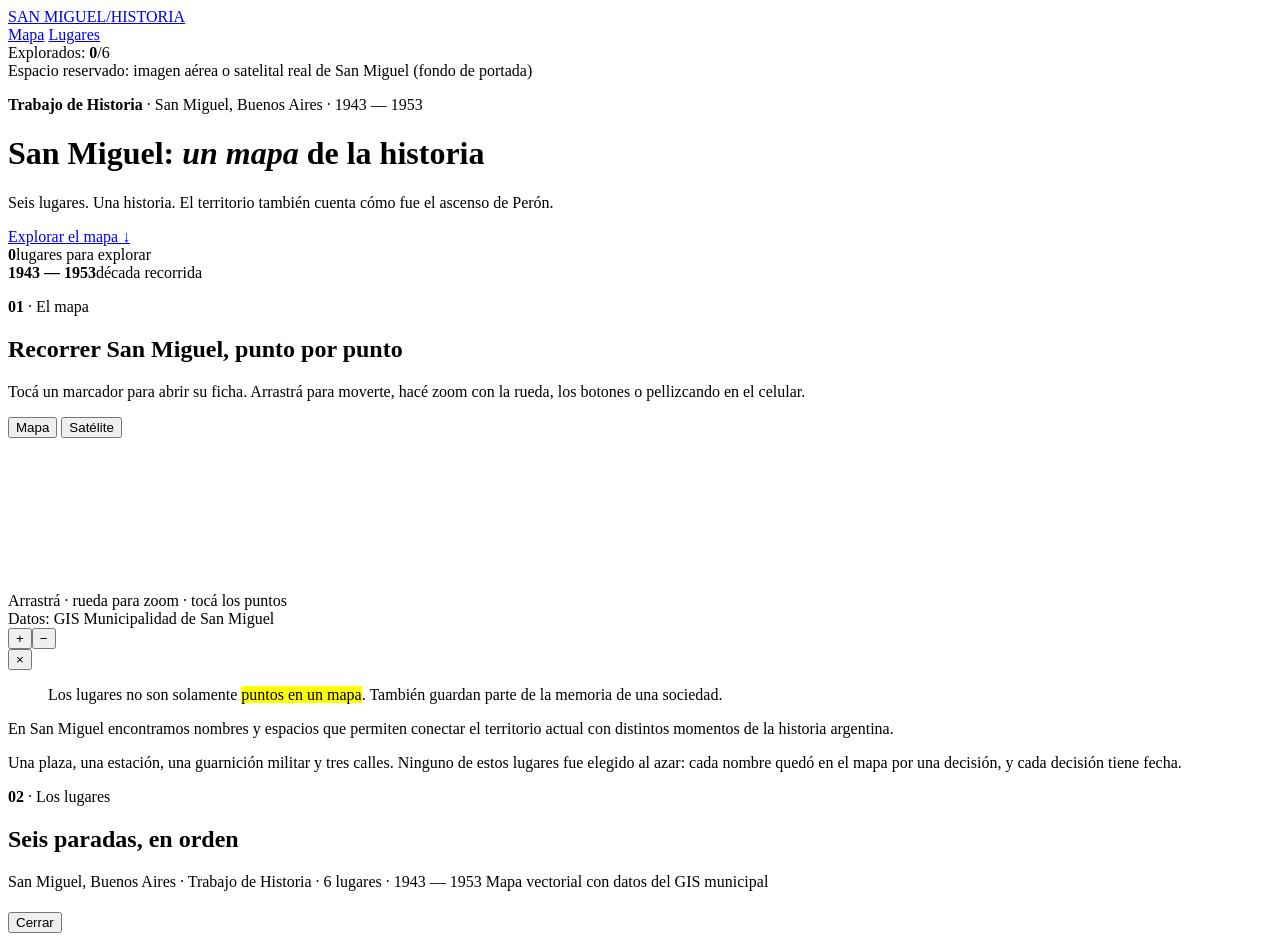
==== commit 463aeaf2: "Add files via upload" ====
--- a/index.html
+++ b/index.html
@@ -8,302 +8,7 @@
 <link rel="preconnect" href="https://fonts.googleapis.com">
 <link rel="preconnect" href="https://fonts.gstatic.com" crossorigin>
 <link rel="stylesheet" href="https://fonts.googleapis.com/css2?family=Bricolage+Grotesque:opsz,wght@12..96,300..800&family=Instrument+Sans:ital,wght@0,400..700;1,400..700&family=IBM+Plex+Mono:wght@400;500&display=swap">
-<style>
-:root{
-  color-scheme: light;
-  --crema:#F5F1E8; --crema-2:#ECE6D8; --crema-3:#E3DCCB;
-  --ink:#16181C; --ink-2:#4B4F58; --ink-3:#7C808A;
-  --navy:#10305A; --navy-2:#1B4A86; --navy-ink:#0B2140;
-  --celeste:#6FAEDD; --celeste-2:#CFE3F4; --celeste-3:#EAF3FA;
-  --rojo:#C4342B; --rojo-2:#F5DEDB;
-  --verde:#5E8C6F; --verde-2:#DCE8DF;
-  --linea:rgba(22,24,28,.12); --linea-2:rgba(22,24,28,.06);
-  --sombra:0 1px 2px rgba(16,48,90,.05), 0 8px 24px -12px rgba(16,48,90,.18);
-  --sombra-2:0 2px 6px rgba(16,48,90,.06), 0 24px 48px -20px rgba(16,48,90,.28);
-  --r:18px; --r-s:10px;
-  --display:"Bricolage Grotesque", "Helvetica Neue", Arial, sans-serif;
-  --body:"Instrument Sans", "Helvetica Neue", Arial, sans-serif;
-  --mono:"IBM Plex Mono", ui-monospace, "SF Mono", Menlo, monospace;
-  --gutter:clamp(16px, 4vw, 48px);
-  --nav-h:60px;
-  --ease:cubic-bezier(.22,.61,.36,1);
-}
-*{box-sizing:border-box}
-html{scroll-behavior:smooth; -webkit-text-size-adjust:100%}
-body{margin:0; background:var(--crema); color:var(--ink); font-family:var(--body); font-size:16px; line-height:1.55; overflow-x:hidden}
-img,svg{max-width:100%; display:block}
-a{color:inherit}
-button{font:inherit; color:inherit; cursor:pointer; border:0; background:none; padding:0}
-:focus-visible{outline:2px solid var(--navy-2); outline-offset:3px; border-radius:6px}
-h1,h2,h3,h4{font-family:var(--display); font-weight:700; line-height:1.05; letter-spacing:-.02em; margin:0; text-wrap:balance}
-p{margin:0}
-.wrap{max-width:1180px; margin-inline:auto; padding-inline:var(--gutter)}
-.eyebrow{font-family:var(--mono); font-size:12px; letter-spacing:.12em; text-transform:uppercase; color:var(--ink-3)}
-.eyebrow b{color:var(--navy-2); font-weight:500}
-.sr{position:absolute; width:1px; height:1px; overflow:hidden; clip:rect(0 0 0 0); white-space:nowrap}
-
-/* ───── nav ───── */
-.nav{position:sticky; top:env(safe-area-inset-top,0px); z-index:50; backdrop-filter:blur(12px) saturate(1.2); -webkit-backdrop-filter:blur(12px) saturate(1.2); background:color-mix(in srgb, var(--crema) 78%, transparent); border-bottom:1px solid var(--linea-2); transition:background .3s}
-.nav .wrap{display:flex; align-items:center; gap:18px; height:var(--nav-h)}
-.brand{font-family:var(--display); font-weight:800; letter-spacing:.06em; font-size:13px; text-decoration:none; white-space:nowrap}
-.brand span{color:var(--ink-3); font-weight:500; margin:0 .35em}
-.nav-links{display:flex; gap:4px; margin-left:auto}
-.nav-links a{text-decoration:none; font-size:14px; padding:6px 10px; border-radius:999px; color:var(--ink-2); transition:background .2s, color .2s}
-.nav-links a:hover{background:var(--crema-2); color:var(--ink)}
-.nav-links a.is-active{color:var(--navy); font-weight:600}
-.counter{font-family:var(--mono); font-size:12px; color:var(--ink-2); display:flex; align-items:center; gap:8px; white-space:nowrap}
-.counter .ring{width:22px; height:22px; border-radius:50%; background:conic-gradient(var(--navy-2) calc(var(--p,0)*1%), var(--crema-3) 0); display:grid; place-items:center; transition:--p .5s}
-.counter .ring::after{content:""; width:14px; height:14px; border-radius:50%; background:var(--crema)}
-.counter.is-done .ring{background:var(--navy-2); animation:pop .6s var(--ease)}
-.counter.is-done .ring::after{content:"✓"; background:none; color:#fff; font-size:11px; font-weight:700; width:auto; height:auto}
-@keyframes pop{0%{transform:scale(1)}40%{transform:scale(1.35)}100%{transform:scale(1)}}
-@media (max-width:720px){ .nav-links{display:none} .counter{margin-left:auto} }
-
-/* ───── hero ───── */
-.hero{position:relative; min-height:min(84vh, 780px); min-height:min(84svh, 780px); display:grid; align-items:end; background:var(--navy-ink); color:#fff; overflow:hidden; isolation:isolate}
-.hero-bg{position:absolute; inset:0; z-index:-2; background:var(--navy-ink)}
-.hero-bg img{width:100%; height:100%; object-fit:cover; opacity:.75}
-.hero-bg svg{position:absolute; inset:0; width:100%; height:100%; opacity:.7}
-.hero-veil{position:absolute; inset:0; z-index:-1; background:linear-gradient(180deg, rgba(11,33,64,.15) 0%, rgba(11,33,64,.55) 55%, rgba(11,33,64,.92) 100%)}
-.hero .wrap{padding-block:clamp(56px,10vh,120px) clamp(40px,7vh,72px); width:100%}
-.hero .eyebrow{color:rgba(255,255,255,.7)}
-.hero .eyebrow b{color:var(--celeste)}
-.hero h1{font-size:clamp(44px, 8.4vw, 112px); font-weight:800; margin-top:18px; max-width:12ch; letter-spacing:-.035em; font-variation-settings:"opsz" 96}
-.hero h1 em{font-style:normal; color:var(--celeste)}
-.hero-sub{font-size:clamp(17px,2vw,22px); max-width:46ch; color:rgba(255,255,255,.82); margin-top:22px; line-height:1.45}
-.hero-actions{display:flex; align-items:center; gap:22px; flex-wrap:wrap; margin-top:34px}
-.btn{display:inline-flex; align-items:center; gap:10px; padding:14px 22px; border-radius:999px; font-weight:600; font-size:15px; text-decoration:none; transition:transform .25s var(--ease), background .2s, box-shadow .2s; min-height:48px}
-.btn:hover{transform:translateY(-2px)}
-.btn:active{transform:translateY(0)}
-.btn-light{background:#fff; color:var(--navy-ink)}
-.btn-light:hover{box-shadow:0 12px 30px -10px rgba(0,0,0,.5)}
-.btn-navy{background:var(--navy); color:#fff}
-.btn-navy:hover{background:var(--navy-2)}
-.btn-ghost{background:transparent; color:var(--navy); border:1.5px solid var(--linea)}
-.btn-ghost:hover{background:var(--crema-2)}
-.btn .arrow{display:inline-block; transition:transform .3s var(--ease)}
-.btn:hover .arrow{transform:translateY(3px)}
-.hero-meta{display:flex; gap:28px; flex-wrap:wrap; font-family:var(--mono); font-size:12px; color:rgba(255,255,255,.65); letter-spacing:.06em}
-.hero-meta b{display:block; font-family:var(--display); font-size:26px; color:#fff; letter-spacing:-.02em; font-weight:700; margin-bottom:2px}
-.hero-note{position:absolute; right:var(--gutter); top:calc(var(--gutter) + 4px); font-family:var(--mono); font-size:11px; color:rgba(255,255,255,.55); border:1px dashed rgba(255,255,255,.35); padding:6px 10px; border-radius:8px; max-width:260px; text-align:right}
-@media (max-width:720px){ .hero-note{position:static; text-align:left; margin-bottom:16px; display:inline-block} .hero{align-items:start} .hero .wrap{padding-top:32px} }
-
-/* ───── section headers ───── */
-.sec{padding-block:clamp(56px,9vh,110px); scroll-margin-top:calc(var(--nav-h) + env(safe-area-inset-top,0px))}
-.sec-head{display:grid; grid-template-columns:1fr auto; gap:18px 40px; align-items:end; margin-bottom:28px}
-.sec-head h2{font-size:clamp(32px,4.6vw,56px); margin-top:12px; font-variation-settings:"opsz" 72}
-.sec-head p{color:var(--ink-2); max-width:44ch; font-size:17px}
-@media (max-width:720px){ .sec-head{grid-template-columns:1fr} }
-
-/* ───── map section ───── */
-#mapa{padding-top:clamp(40px,6vh,72px)}
-.map-shell{position:relative; border-radius:var(--r); overflow:hidden; background:var(--crema-2); box-shadow:var(--sombra-2); border:1px solid var(--linea-2); isolation:isolate}
-.map-top{position:absolute; z-index:5; top:14px; left:14px; right:14px; display:flex; gap:10px; align-items:flex-start; pointer-events:none; flex-wrap:wrap}
-.map-top>*{pointer-events:auto}
-.seg{display:inline-flex; background:rgba(255,255,255,.9); backdrop-filter:blur(8px); border-radius:999px; padding:4px; box-shadow:var(--sombra); border:1px solid var(--linea-2)}
-.seg button{padding:8px 14px; border-radius:999px; font-size:13px; font-weight:600; color:var(--ink-2); transition:background .2s,color .2s; min-height:36px}
-.seg button[aria-pressed="true"]{background:var(--navy); color:#fff}
-.legend{margin-left:auto; display:flex; gap:12px; flex-wrap:wrap; background:rgba(255,255,255,.9); backdrop-filter:blur(8px); border-radius:999px; padding:9px 14px; font-size:12px; font-family:var(--mono); box-shadow:var(--sombra); border:1px solid var(--linea-2); color:var(--ink-2)}
-.legend i{display:inline-block; width:9px; height:9px; border-radius:50%; margin-right:6px; vertical-align:-0.5px}
-.map-zoom{position:absolute; z-index:5; right:14px; bottom:14px; display:flex; flex-direction:column; gap:4px; background:rgba(255,255,255,.92); border-radius:12px; box-shadow:var(--sombra); border:1px solid var(--linea-2); overflow:hidden}
-.map-zoom button{width:42px; height:42px; font-size:20px; font-weight:500; color:var(--navy); display:grid; place-items:center; transition:background .15s}
-.map-zoom button:hover{background:var(--crema-2)}
-.map-zoom button+button{border-top:1px solid var(--linea-2)}
-.map-hint{position:absolute; z-index:5; left:14px; bottom:14px; font-family:var(--mono); font-size:11px; color:var(--ink-2); background:rgba(255,255,255,.85); padding:6px 10px; border-radius:8px; border:1px solid var(--linea-2); pointer-events:none; transition:opacity .4s}
-.map-attr{position:absolute; z-index:5; right:64px; bottom:14px; font-size:10.5px; color:var(--ink-3); background:rgba(255,255,255,.8); padding:3px 8px; border-radius:6px; pointer-events:none}
-.map{position:relative; height:min(78vh, 720px); min-height:440px; touch-action:none; cursor:grab; user-select:none; -webkit-user-select:none; overflow:hidden; background:var(--crema-2)}
-.map:active{cursor:grabbing}
-.map.is-sat{background:#111}
-.tiles{position:absolute; inset:0; transform-origin:0 0; will-change:transform}
-.tiles img{position:absolute; width:256px; height:256px; image-rendering:auto; pointer-events:none; opacity:0; transition:opacity .35s}
-.tiles img.on{opacity:1}
-.map svg{position:absolute; inset:0; width:100%; height:100%; overflow:visible}
-.map.is-sat svg{opacity:.85}
-.ov{position:absolute; inset:0; pointer-events:none}
-.lbl{position:absolute; transform:translate(-50%,-50%); font-family:var(--mono); font-size:11px; letter-spacing:.08em; text-transform:uppercase; color:var(--navy); white-space:nowrap; opacity:0; transition:opacity .3s; text-shadow:0 0 6px var(--crema-2), 0 0 2px var(--crema-2)}
-.lbl.on{opacity:.85}
-.lbl.lbl-water{color:#3E7FB0; font-style:italic; text-transform:none; letter-spacing:.02em; font-family:var(--body)}
-.lbl.lbl-campo{color:#4F6D5C}
-.lbl.lbl-rail{color:var(--ink-2); font-size:10px}
-.lbl.lbl-st{font-size:10px; color:var(--ink-2); letter-spacing:.04em; text-transform:none}
-.map.is-sat .lbl{color:#fff; text-shadow:0 1px 2px rgba(0,0,0,.9)}
-.mk{position:absolute; transform:translate(-50%,-50%); pointer-events:auto; cursor:pointer; --c:var(--navy)}
-.mk-dot{width:34px; height:34px; border-radius:50%; background:#fff; border:2px solid var(--c); color:var(--c); display:grid; place-items:center; font-family:var(--mono); font-weight:500; font-size:12px; box-shadow:0 2px 10px rgba(16,48,90,.2); transition:transform .25s var(--ease), background .2s, color .2s; position:relative}
-.mk:hover .mk-dot{transform:scale(1.12)}
-.mk.is-on .mk-dot{background:var(--c); color:#fff; transform:scale(1.18)}
-.mk.is-seen:not(.is-on) .mk-dot::after{content:""; position:absolute; right:-3px; top:-3px; width:9px; height:9px; border-radius:50%; background:var(--c); border:2px solid #fff}
-.mk-ring{position:absolute; inset:-8px; border-radius:50%; border:2px solid var(--c); opacity:0; pointer-events:none}
-.mk.is-on .mk-ring, .mk.is-hi .mk-ring{animation:ring 1.8s ease-out infinite}
-@keyframes ring{0%{transform:scale(.7); opacity:.8}100%{transform:scale(1.6); opacity:0}}
-.mk-tip{position:absolute; left:50%; bottom:calc(100% + 10px); transform:translate(-50%,4px); background:var(--ink); color:#fff; font-size:12.5px; font-weight:600; padding:6px 10px; border-radius:8px; white-space:nowrap; opacity:0; transition:opacity .2s, transform .2s var(--ease); pointer-events:none}
-.mk-tip::after{content:""; position:absolute; top:100%; left:50%; margin-left:-5px; border:5px solid transparent; border-top-color:var(--ink)}
-.mk:hover .mk-tip, .mk:focus-visible .mk-tip{opacity:1; transform:translate(-50%,0)}
-.mk.is-hi:not(.is-on) .mk-dot{background:var(--c); color:#fff}
-.map.has-hi .mk:not(.is-hi):not(.is-on){opacity:.4}
-
-/* panel */
-.panel{position:absolute; z-index:8; top:14px; right:14px; bottom:14px; width:min(420px, calc(100% - 28px)); background:#fff; border-radius:var(--r); box-shadow:var(--sombra-2); border:1px solid var(--linea-2); transform:translateX(calc(100% + 30px)); transition:transform .5s var(--ease), opacity .4s; opacity:0; display:flex; flex-direction:column; overflow:hidden}
-.panel.is-open{transform:none; opacity:1}
-.panel-scroll{overflow-y:auto; overscroll-behavior:contain; flex:1; -webkit-overflow-scrolling:touch}
-.panel-close{position:absolute; z-index:2; top:12px; right:12px; width:38px; height:38px; border-radius:50%; background:rgba(255,255,255,.92); display:grid; place-items:center; box-shadow:var(--sombra); font-size:18px; color:var(--ink)}
-.panel-close:hover{background:#fff}
-.panel-img{aspect-ratio:16/10; background:var(--crema-2); position:relative; overflow:hidden}
-.panel-img img{width:100%; height:100%; object-fit:cover; transition:transform .8s var(--ease)}
-.panel:hover .panel-img img{transform:scale(1.03)}
-.ph{position:absolute; inset:0; display:grid; place-content:center; text-align:center; gap:8px; padding:20px; color:var(--ink-3); border:1.5px dashed var(--linea); margin:12px; border-radius:12px; font-family:var(--mono); font-size:11.5px; letter-spacing:.04em; background:repeating-linear-gradient(-45deg, transparent 0 10px, rgba(16,48,90,.025) 10px 20px)}
-.ph b{font-family:var(--display); font-size:15px; letter-spacing:0; color:var(--ink-2); font-weight:600}
-.panel-body{padding:20px 22px 26px}
-.panel-kicker{display:flex; align-items:center; gap:10px; font-family:var(--mono); font-size:11px; letter-spacing:.1em; text-transform:uppercase; color:var(--ink-3)}
-.panel-kicker i{width:9px; height:9px; border-radius:50%; display:inline-block}
-.panel h3{font-size:28px; margin-top:8px; font-variation-settings:"opsz" 48}
-.panel-loc{color:var(--ink-2); font-size:14px; margin-top:6px}
-.qa{margin-top:20px; padding-top:18px; border-top:1px solid var(--linea-2)}
-.qa h4{font-family:var(--display); font-size:15px; font-weight:700; color:var(--navy); letter-spacing:-.01em; margin-bottom:8px}
-.qa p{font-size:14.5px; color:var(--ink-2); line-height:1.6}
-.qa p+p{margin-top:8px}
-.src{display:inline-block; font-family:var(--mono); font-size:10.5px; letter-spacing:.06em; text-transform:uppercase; padding:2px 7px; border-radius:6px; margin-bottom:6px}
-.src-video{background:var(--rojo-2); color:var(--rojo)}
-.src-inv{background:var(--celeste-2); color:var(--navy)}
-.pending{border:1.5px dashed var(--rojo); border-color:color-mix(in srgb, var(--rojo) 45%, transparent); border-radius:12px; padding:12px 14px; background:repeating-linear-gradient(-45deg, transparent 0 10px, rgba(196,52,43,.035) 10px 20px); font-size:13.5px; color:var(--ink-2)}
-.pending b{display:block; font-family:var(--mono); font-size:10.5px; letter-spacing:.08em; text-transform:uppercase; color:var(--rojo); margin-bottom:4px}
-.nf{font-style:italic; color:var(--ink-3)}
-.panel-actions{display:flex; gap:10px; flex-wrap:wrap; margin-top:22px}
-.panel-actions .btn{padding:11px 16px; font-size:14px; min-height:44px}
-.panel-nav{display:flex; justify-content:space-between; gap:10px; margin-top:22px; padding-top:16px; border-top:1px solid var(--linea-2)}
-.panel-nav button{font-size:13px; color:var(--navy); font-weight:600; display:inline-flex; gap:6px; align-items:center; padding:8px 4px; min-height:40px}
-.panel-nav button:hover{text-decoration:underline}
-.panel-grab{display:none}
-@media (max-width:720px){
-  .map{height:72vh; height:72svh; min-height:420px}
-  .panel{position:fixed; z-index:120; top:auto; left:0; right:0; bottom:0; width:100%; height:78vh; height:78svh; max-height:calc(100% - 40px); border-radius:22px 22px 0 0; transform:translateY(105%); padding-bottom:env(safe-area-inset-bottom,0px)}
-  .panel.is-open{transform:none}
-  .panel-grab{display:block; width:40px; height:4px; border-radius:2px; background:var(--crema-3); margin:10px auto 0}
-  .panel-img{aspect-ratio:16/8}
-  .legend{display:none}
-  .map-attr{right:auto; left:14px; bottom:48px; max-width:60%}
-  .map-hint{max-width:60%}
-}
-.hero-tiles{position:absolute; left:50%; top:50%; transform-origin:0 0; opacity:.9; width:0; height:0; overflow:visible}
-.hero-tiles img{position:absolute; width:256px; height:256px}
-.hero-credit{position:absolute; left:var(--gutter); bottom:10px; font-family:var(--mono); font-size:10px; color:rgba(255,255,255,.45)}
-html.lock, html.lock body{overflow:hidden!important; height:100%; overscroll-behavior:none; touch-action:none}
-body.lock{position:fixed; left:0; right:0; width:100%}
-html.lock .panel-scroll{touch-action:pan-y}
-.veil{position:fixed; inset:0; background:rgba(11,33,64,.35); z-index:110; opacity:0; pointer-events:none; transition:opacity .4s}
-.veil.is-on{opacity:1; pointer-events:auto}
-@media (min-width:721px){ .veil{display:none} }
-
-/* toast */
-.toast{position:fixed; left:50%; bottom:calc(24px + env(safe-area-inset-bottom,0px)); transform:translate(-50%, 20px); z-index:200; background:var(--ink); color:#fff; padding:12px 18px; border-radius:999px; font-size:14px; box-shadow:var(--sombra-2); opacity:0; transition:opacity .35s, transform .45s var(--ease); pointer-events:none; display:flex; gap:10px; align-items:center; max-width:calc(100% - 32px); text-align:center}
-.toast.is-on{opacity:1; transform:translate(-50%,0)}
-.toast.done{background:var(--navy)}
-.toast .chk{width:20px; height:20px; border-radius:50%; background:var(--celeste); color:var(--navy-ink); display:grid; place-items:center; font-size:12px; font-weight:800; flex:none}
-
-/* lightbox */
-.lb{position:fixed; inset:0; z-index:300; background:rgba(11,33,64,.85); display:grid; place-items:center; padding:var(--gutter); opacity:0; pointer-events:none; transition:opacity .3s}
-.lb.is-on{opacity:1; pointer-events:auto}
-.lb-card{background:#fff; border-radius:var(--r); max-width:920px; width:100%; overflow:hidden; transform:scale(.96); transition:transform .4s var(--ease); box-shadow:var(--sombra-2)}
-.lb.is-on .lb-card{transform:none}
-.lb-img{aspect-ratio:16/9; background:var(--crema-2); position:relative}
-.lb-img img{width:100%; height:100%; object-fit:cover}
-.lb-body{padding:18px 22px 22px; display:grid; grid-template-columns:1fr auto; gap:6px 20px; align-items:start}
-.lb-body h4{font-size:20px; grid-column:1}
-.lb-body p{grid-column:1; color:var(--ink-2); font-size:14px}
-.lb-body .lb-coords{font-family:var(--mono); font-size:11px; color:var(--ink-3); grid-column:1}
-.lb-close{grid-column:2; grid-row:1 / span 3; align-self:start}
-@media (max-width:720px){ .lb{padding:12px} .lb-body{grid-template-columns:1fr} .lb-close{grid-column:1; grid-row:auto; justify-self:start} }
-
-/* ───── ¿qué estamos viendo? ───── */
-.about{background:var(--crema-2); border-block:1px solid var(--linea-2)}
-.about .wrap{display:grid; grid-template-columns:minmax(0,1.3fr) minmax(0,1fr); gap:28px 64px; align-items:start}
-.about blockquote{margin:0; font-family:var(--display); font-size:clamp(26px,3.6vw,44px); line-height:1.12; letter-spacing:-.025em; font-weight:600; font-variation-settings:"opsz" 60; color:var(--navy-ink)}
-.about blockquote mark{background:none; color:var(--navy-2); box-decoration-break:clone; border-bottom:3px solid var(--celeste)}
-.about-cols{display:grid; gap:18px; font-size:16.5px; color:var(--ink-2); line-height:1.6}
-.about-cols p:first-child::first-letter{font-family:var(--display); font-size:3.2em; float:left; line-height:.8; padding:6px 8px 0 0; color:var(--navy); font-weight:800}
-.about-cols .eyebrow{margin-top:8px}
-@media (max-width:820px){ .about .wrap{grid-template-columns:1fr} }
-
-/* ───── lugares (recorrido) ───── */
-.places{display:grid; gap:clamp(22px,4vw,44px)}
-.place{display:grid; grid-template-columns:minmax(0,1.05fr) minmax(0,1fr); gap:clamp(18px,3vw,40px); align-items:center; border-radius:var(--r); background:#fff; border:1px solid var(--linea-2); padding:14px; box-shadow:var(--sombra); transition:box-shadow .3s, transform .3s var(--ease)}
-.place:hover{box-shadow:var(--sombra-2); transform:translateY(-2px)}
-.place:nth-child(even){grid-template-columns:minmax(0,1fr) minmax(0,1.05fr)}
-.place:nth-child(even) .place-media{order:2}
-.place-media{aspect-ratio:4/3; border-radius:12px; overflow:hidden; position:relative; background:var(--crema-2)}
-.place-media img{width:100%; height:100%; object-fit:cover; transition:transform .8s var(--ease)}
-.place:hover .place-media img{transform:scale(1.04)}
-.place-media .num{position:absolute; left:14px; top:14px; font-family:var(--mono); font-size:12px; letter-spacing:.1em; background:#fff; padding:5px 9px; border-radius:8px; color:var(--navy); z-index:1}
-.place-media .ph{margin:12px}
-.place-body{padding:10px 14px 14px 6px}
-.place:nth-child(even) .place-body{padding:10px 6px 14px 14px}
-.place-body .eyebrow{display:flex; align-items:center; gap:8px}
-.place-body .eyebrow i{width:9px; height:9px; border-radius:50%; display:inline-block}
-.place-body h3{font-size:clamp(24px,2.6vw,32px); margin-top:8px; font-variation-settings:"opsz" 48}
-.place-body p{color:var(--ink-2); margin-top:10px; font-size:15.5px}
-.place-body .loc{font-family:var(--mono); font-size:12px; color:var(--ink-3); margin-top:12px; letter-spacing:.02em}
-.place-body .btn{margin-top:18px}
-@media (max-width:720px){ .place, .place:nth-child(even){grid-template-columns:1fr} .place:nth-child(even) .place-media{order:0} .place-body, .place:nth-child(even) .place-body{padding:6px 6px 8px} }
-
-/* ───── timeline ───── */
-.tl-wrap{position:relative}
-.tl{display:grid; grid-template-columns:repeat(7,minmax(210px,1fr)); gap:14px; overflow-x:auto; padding:22px 4px 18px; scroll-snap-type:x proximity; scrollbar-width:thin; position:relative}
-.tl::before{content:""; position:absolute; left:4px; right:4px; top:39px; height:2px; background:var(--linea)}
-.tl-item{scroll-snap-align:start; position:relative; padding-top:34px; text-align:left; border-radius:14px; transition:transform .3s var(--ease)}
-.tl-item::before{content:""; position:absolute; left:0; top:11px; width:14px; height:14px; border-radius:50%; background:var(--crema); border:3px solid var(--navy); transition:transform .3s var(--ease), background .2s; box-sizing:border-box}
-.tl-item:hover::before{transform:scale(1.25)}
-.tl-item.is-on::before{background:var(--navy); transform:scale(1.35)}
-.tl-item.is-hl::before{border-color:var(--rojo); background:var(--rojo)}
-.tl-year{font-family:var(--display); font-size:30px; font-weight:800; letter-spacing:-.03em; color:var(--navy); line-height:1; font-variation-settings:"opsz" 48}
-.tl-year small{display:block; font-family:var(--mono); font-weight:400; font-size:11px; letter-spacing:.1em; color:var(--ink-3); margin-top:4px; text-transform:uppercase}
-.tl-title{font-weight:600; margin-top:10px; font-size:15.5px; line-height:1.35}
-.tl-chips{display:flex; flex-wrap:wrap; gap:6px; margin-top:10px}
-.chip{font-family:var(--mono); font-size:10.5px; letter-spacing:.04em; padding:4px 8px; border-radius:6px; background:var(--crema-2); color:var(--ink-2); border:1px solid var(--linea-2); display:inline-flex; align-items:center; gap:5px; text-align:left; line-height:1.3}
-.chip i{width:6px; height:6px; border-radius:50%; display:inline-block}
-.chip.none{color:var(--ink-3); font-style:italic}
-.tl-item .pending{margin-top:10px; font-size:12.5px; padding:9px 11px}
-.tl-item .pending b{font-size:10px}
-.tl-detail{margin-top:8px; display:flex; gap:14px; align-items:center; flex-wrap:wrap; min-height:44px; font-size:14px; color:var(--ink-2)}
-.tl-detail .btn{padding:10px 16px; font-size:14px; min-height:42px}
-@media (max-width:720px){
-  .tl{grid-template-columns:1fr; overflow:visible; padding-left:26px; gap:22px}
-  .tl::before{left:10px; right:auto; top:8px; bottom:8px; width:2px; height:auto}
-  .tl-item{padding-top:0; padding-left:6px}
-  .tl-item::before{left:-23px; top:9px}
-}
-
-/* ───── fuentes ───── */
-.sources{display:grid; grid-template-columns:1fr 1fr; gap:24px}
-.src-card{border-radius:var(--r); padding:22px 24px; border:1px solid var(--linea-2); background:#fff}
-.src-card.main{background:var(--navy-ink); color:#fff; border-color:transparent}
-.src-card h3{font-size:19px; margin-top:8px; display:flex; align-items:center; gap:10px}
-.src-card .eyebrow{color:var(--ink-3)}
-.src-card.main .eyebrow{color:rgba(255,255,255,.6)}
-.src-card ul{list-style:none; padding:0; margin:14px 0 0; display:grid; gap:10px; font-size:14.5px; color:var(--ink-2)}
-.src-card.main ul{color:rgba(255,255,255,.85)}
-.src-card li{padding-left:16px; position:relative; line-height:1.5}
-.src-card li::before{content:""; position:absolute; left:0; top:.6em; width:6px; height:6px; border-radius:50%; background:var(--celeste)}
-.src-card a{color:inherit; text-decoration:underline; text-decoration-color:var(--celeste); text-underline-offset:3px; word-break:break-word}
-.src-card a:hover{text-decoration-color:currentColor}
-.src-card .tag{font-family:var(--mono); font-size:10.5px; letter-spacing:.06em; text-transform:uppercase; color:var(--ink-3); margin-right:6px}
-.src-card.main .tag{color:var(--celeste)}
-.src-nf{margin-top:22px; padding:16px 20px; border-radius:12px; background:var(--crema-2); font-size:14px; color:var(--ink-2)}
-.src-nf b{display:block; font-family:var(--mono); font-size:11px; letter-spacing:.08em; text-transform:uppercase; color:var(--rojo); margin-bottom:6px}
-.src-nf ul{margin:6px 0 0; padding-left:18px; display:grid; gap:4px}
-@media (max-width:820px){ .sources{grid-template-columns:1fr} }
-
-footer{border-top:1px solid var(--linea-2); padding-block:28px; font-size:13px; color:var(--ink-3); font-family:var(--mono)}
-footer .wrap{display:flex; justify-content:space-between; gap:12px; flex-wrap:wrap}
-
-/* reveal on scroll */
-.rv{transition:opacity .7s var(--ease), transform .7s var(--ease)}
-.rv.pre{opacity:0; transform:translateY(18px)}
-.rv.in{opacity:1; transform:none}
-@media (prefers-reduced-motion:reduce){
-  *,*::before,*::after{animation-duration:.001s!important; transition-duration:.001s!important; scroll-behavior:auto!important}
-  .rv.pre{opacity:1; transform:none}
-}
-</style>
-
+<link rel="stylesheet" href="css/style.css">
 </head>
 <body>
 <nav class="nav" id="nav">
@@ -311,7 +16,6 @@
     <a class="brand" href="#top">SAN MIGUEL<span>/</span>HISTORIA</a>
     <div class="nav-links" id="navLinks">
       <a href="#mapa">Mapa</a>
-      <a href="#recorrido">Recorrido</a>
       <a href="#lugares">Lugares</a>
     </div>
     <div class="counter" id="counter" aria-live="polite"><span class="ring" style="--p:0"></span><span>Explorados: <b id="counterNum">0</b>/6</span></div>
@@ -378,7 +82,6 @@
     <div class="about-cols rv">
       <p>En San Miguel encontramos nombres y espacios que permiten conectar el territorio actual con distintos momentos de la historia argentina.</p>
       <p>Una plaza, una estación, una guarnición militar y tres calles. Ninguno de estos lugares fue elegido al azar: cada nombre quedó en el mapa por una decisión, y cada decisión tiene fecha.</p>
-      <p class="eyebrow"><b>Método</b> · Lo que dice el video se marca en rojo. Lo investigado en fuentes externas, en celeste. Nunca se mezclan.</p>
     </div>
   </div>
 </section>
@@ -390,27 +93,11 @@
         <p class="eyebrow"><b>02</b> · Los lugares</p>
         <h2>Seis paradas, en orden</h2>
       </div>
-      <p>Cada parada abre su ficha en el mapa. Las imágenes satelitales y la información del video se completan sobre estos espacios.</p>
     </div>
     <div class="places" id="places"></div>
   </div>
 </section>
 
-<section class="sec" id="recorrido">
-  <div class="wrap">
-    <div class="sec-head rv">
-      <div>
-        <p class="eyebrow"><b>03</b> · La línea de tiempo</p>
-        <h2>El recorrido histórico</h2>
-      </div>
-      <p>Tocá un año para ver qué lugares del mapa se conectan con ese momento.</p>
-    </div>
-    <div class="tl-wrap rv">
-      <div class="tl" id="tl"></div>
-      <div class="tl-detail" id="tlDetail"><span>Elegí un momento de la línea de tiempo.</span></div>
-    </div>
-  </div>
-</section>
 
 
 <footer>
@@ -433,798 +120,12 @@
   </div>
 </div>
 
-<script>
-// ── GOOGLE MAPS (opcional) ─────────────────────────────────────
-// Pegá tu API key entre las comillas para que el mapa y el satélite
-// sean los de Google. Vacío = OpenStreetMap + satélite Esri.
-window.GOOGLE_MAPS_KEY = "";
-
-const LIVE_TILES = true;
-const BUILD = '4';
-const GEO = {"type":"FeatureCollection","features":[{"type":"Feature","properties":{"name":"Partido de San Miguel","kind":"boundary","source":"msm zonal/4"},"geometry":{"type":"Polygon","coordinates":[[[-58.64757,-34.50273],[-58.644,-34.50287],[-58.60645,-34.53433],[-58.60849,-34.53604],[-58.61315,-34.54412],[-58.61675,-34.54709],[-58.62424,-34.54753],[-58.62917,-34.54963],[-58.63271,-34.55333],[-58.63914,-34.55592],[-58.64573,-34.56281],[-58.65652,-34.56669],[-58.66559,-34.57216],[-58.67037,-34.57644],[-58.67615,-34.57865],[-58.68037,-34.58303],[-58.68364,-34.5882],[-58.6878,-34.5898],[-58.69563,-34.59547],[-58.70301,-34.59781],[-58.71375,-34.60547],[-58.77691,-34.55794],[-58.76817,-34.54994],[-58.76616,-34.55141],[-58.76153,-34.54711],[-58.75638,-34.55083],[-58.75384,-34.54843],[-58.75327,-34.54884],[-58.721,-34.51826],[-58.70142,-34.53268],[-58.69392,-34.52609],[-58.68803,-34.52961],[-58.64757,-34.50273]]]}},{"type":"Feature","properties":{"name":"Campo de Mayo","kind":"campo","source":"msm zonal/3 localidades"},"geometry":{"type":"Polygon","coordinates":[[[-58.6554,-34.56613],[-58.70141,-34.53268],[-58.69392,-34.52608],[-58.68813,-34.52966],[-58.64833,-34.50282],[-58.64406,-34.50282],[-58.60645,-34.53433],[-58.60849,-34.53604],[-58.61315,-34.54412],[-58.61674,-34.54708],[-58.62319,-34.54732],[-58.62871,-34.54936],[-58.63271,-34.55332],[-58.63913,-34.55592],[-58.64573,-34.56281],[-58.6554,-34.56613]]]}},{"type":"Feature","properties":{"name":"Río Reconquista","kind":"water","source":"msm rio_reconquista/2 eje"},"geometry":{"type":"LineString","coordinates":[[-58.60512,-34.53193],[-58.61315,-34.54412],[-58.61674,-34.54708],[-58.62423,-34.54752],[-58.62917,-34.54962],[-58.63271,-34.55332],[-58.63913,-34.55592],[-58.64573,-34.56281],[-58.65651,-34.56669],[-58.66559,-34.57215],[-58.67036,-34.57644],[-58.67615,-34.57865],[-58.68037,-34.58303],[-58.68364,-34.58819],[-58.68779,-34.58979],[-58.69562,-34.59547],[-58.70301,-34.59781],[-58.71651,-34.60721]]}},{"type":"Feature","properties":{"name":"Ferrocarril San Martín","kind":"rail","source":"msm ferrocarril/3 objectid 4"},"geometry":{"type":"LineString","coordinates":[[-58.66695,-34.57301],[-58.69436,-34.55866],[-58.6992,-34.55512],[-58.70857,-34.54703],[-58.71917,-34.54072],[-58.73337,-34.53036]]}},{"type":"Feature","properties":{"name":"Bella Vista","kind":"station","line":"San Martín"},"geometry":{"type":"Point","coordinates":[-58.68426,-34.56401]}},{"type":"Feature","properties":{"name":"Muñiz","kind":"station","line":"San Martín"},"geometry":{"type":"Point","coordinates":[-58.70317,-34.55156]}},{"type":"Feature","properties":{"name":"San Miguel","kind":"station","line":"San Martín"},"geometry":{"type":"Point","coordinates":[-58.71259,-34.54456]}},{"type":"Feature","properties":{"name":"Av. Pte. Perón","kind":"avenue","codcalle":4166},"geometry":{"type":"LineString","coordinates":[[-58.70445,-34.5478],[-58.73115,-34.52827]]}},{"type":"Feature","properties":{"name":"León Gallardo","kind":"avenue","codcalle":14166},"geometry":{"type":"LineString","coordinates":[[-58.69698,-34.55326],[-58.70445,-34.5478]]}},{"type":"Feature","properties":{"name":"Av. Ricardo Balbín","kind":"avenue","codcalle":4141},"geometry":{"type":"MultiLineString","coordinates":[[[-58.70212,-34.53297],[-58.72175,-34.55135]],[[-58.70153,-34.53272],[-58.70212,-34.53297]],[[-58.7019,-34.53245],[-58.70212,-34.53297]]]}},{"type":"Feature","properties":{"name":"Av. Pte. Illia / Ruta 8","kind":"avenue","codcalle":7008},"geometry":{"type":"LineString","coordinates":[[-58.66627,-34.55828],[-58.72099,-34.51827]]}},{"type":"Feature","properties":{"name":"Av. Int. Remigio López","kind":"avenue","codcalle":4250},"geometry":{"type":"LineString","coordinates":[[-58.7226,-34.57874],[-58.76341,-34.54885]]}},{"type":"Feature","properties":{"name":"Av. Primera Junta","kind":"avenue","codcalle":4173},"geometry":{"type":"MultiLineString","coordinates":[[[-58.73545,-34.54408],[-58.76223,-34.56895]],[[-58.7338,-34.54256],[-58.73519,-34.54384]],[[-58.72971,-34.53919],[-58.73351,-34.54277]],[[-58.72785,-34.53679],[-58.73011,-34.5389]],[[-58.72449,-34.53383],[-58.72623,-34.53545]],[[-58.72369,-34.53306],[-58.72453,-34.53313],[-58.72449,-34.53383]],[[-58.72369,-34.53306],[-58.72366,-34.53377],[-58.72449,-34.53383]],[[-58.71686,-34.52669],[-58.72369,-34.53306]],[[-58.71407,-34.52355],[-58.71717,-34.52647]]]}},{"type":"Feature","properties":{"name":"Ruta 202 / Av. J. Lemos","kind":"avenue","codcalle":7202},"geometry":{"type":"LineString","coordinates":[[-58.70153,-34.53272],[-58.69392,-34.52609],[-58.69309,-34.52627],[-58.68903,-34.52963],[-58.68802,-34.52961],[-58.64821,-34.50276]]}},{"type":"Feature","properties":{"name":"Sarmiento","kind":"avenue","codcalle":4168},"geometry":{"type":"MultiLineString","coordinates":[[[-58.69831,-34.55452],[-58.70082,-34.55241]],[[-58.70058,-34.55222],[-58.70259,-34.55037]],[[-58.70527,-34.54857],[-58.72123,-34.53688]],[[-58.72653,-34.53265],[-58.72761,-34.53186]],[[-58.73083,-34.52951],[-58.73175,-34.52884]]]}},{"type":"Feature","properties":{"name":"Av. Maestro Ferreyra","kind":"avenue","codcalle":4256},"geometry":{"type":"LineString","coordinates":[[-58.7255,-34.58142],[-58.76817,-34.54995]]}},{"type":"Feature","properties":{"name":"Int. Arricau","kind":"street","codcalle":14195},"geometry":{"type":"MultiLineString","coordinates":[[[-58.75384,-34.54843],[-58.76977,-34.56327]],[[-58.73115,-34.52827],[-58.75326,-34.54884]]]}},{"type":"Feature","properties":{"name":"Martín García","kind":"street","codcalle":4286},"geometry":{"type":"MultiLineString","coordinates":[[[-58.73508,-34.58947],[-58.74474,-34.58223]],[[-58.74474,-34.58223],[-58.74514,-34.58124]],[[-58.74474,-34.58223],[-58.7769,-34.55794]]]}},{"type":"Feature","properties":{"name":"Plaza D. F. Sarmiento","kind":"plaza","source":"msm catastral/0 objectid 3"},"geometry":{"type":"Polygon","coordinates":[[[-58.71183,-34.54259],[-58.71132,-34.54304],[-58.71195,-34.54351],[-58.71261,-34.54299],[-58.71183,-34.54259]]]}},{"type":"Feature","properties":{"name":"Plaza 17 de Octubre","kind":"plaza","source":"msm catastral/0 objectid 33"},"geometry":{"type":"Polygon","coordinates":[[[-58.74553,-34.5535],[-58.74633,-34.55295],[-58.74584,-34.55246],[-58.74505,-34.553],[-58.74553,-34.5535]]]}},{"type":"Feature","properties":{"name":"Plaza Manuel Belgrano","kind":"plaza","source":"msm catastral/0 objectid 57"},"geometry":{"type":"Polygon","coordinates":[[[-58.74812,-34.57963],[-58.74763,-34.57914],[-58.74684,-34.57979],[-58.74732,-34.58023],[-58.74812,-34.57963]]]}},{"type":"Feature","properties":{"name":"Plaza de las Carretas","kind":"plaza","approx":true,"note":"No existe en la capa de espacios publicos del MSM; trazada a mano entre Leon Gallardo, Conesa y las vias junto a estacion Muñiz"},"geometry":{"type":"Polygon","coordinates":[[[-58.70387,-34.54836],[-58.70223,-34.54956],[-58.703,-34.55184],[-58.7051,-34.55],[-58.70387,-34.54836]]]}}]};
-</script>
-<script>
-const IMAGES = {"tren": "[data-uri]", "campo": "[data-uri]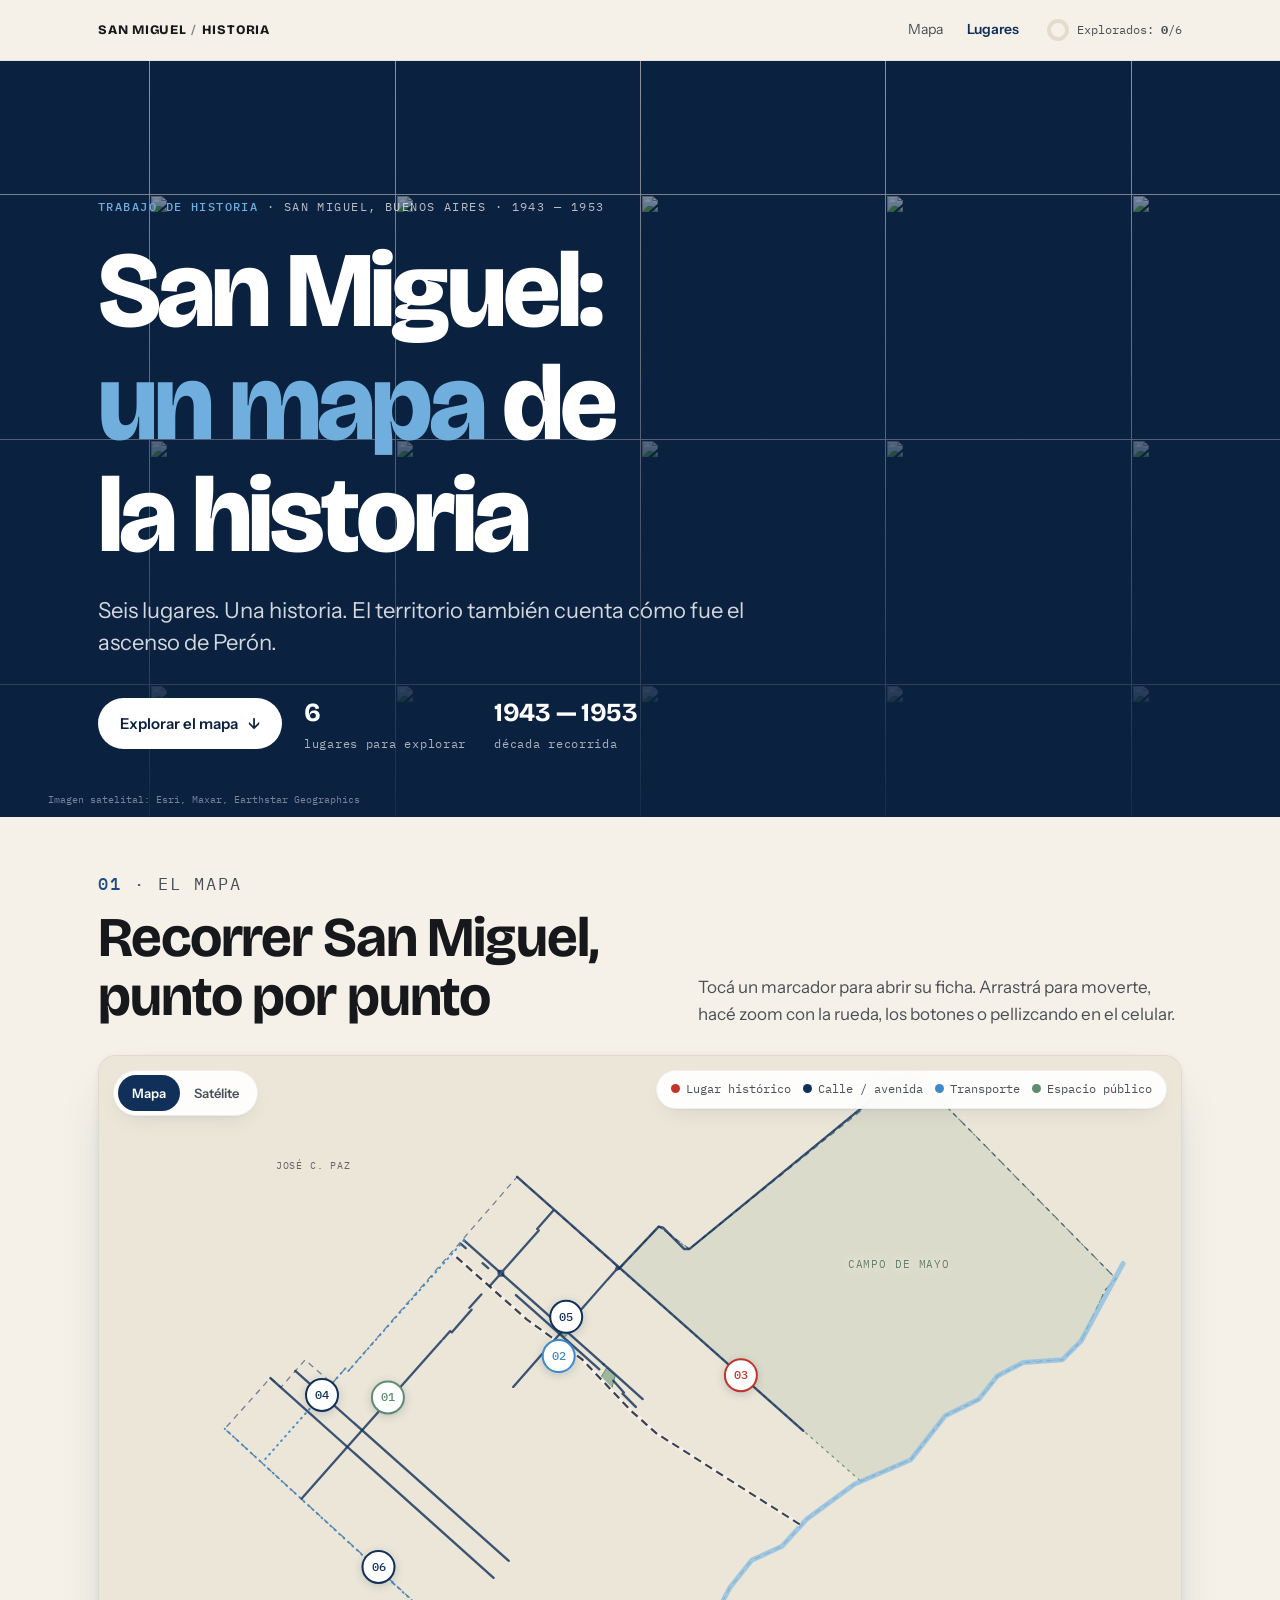
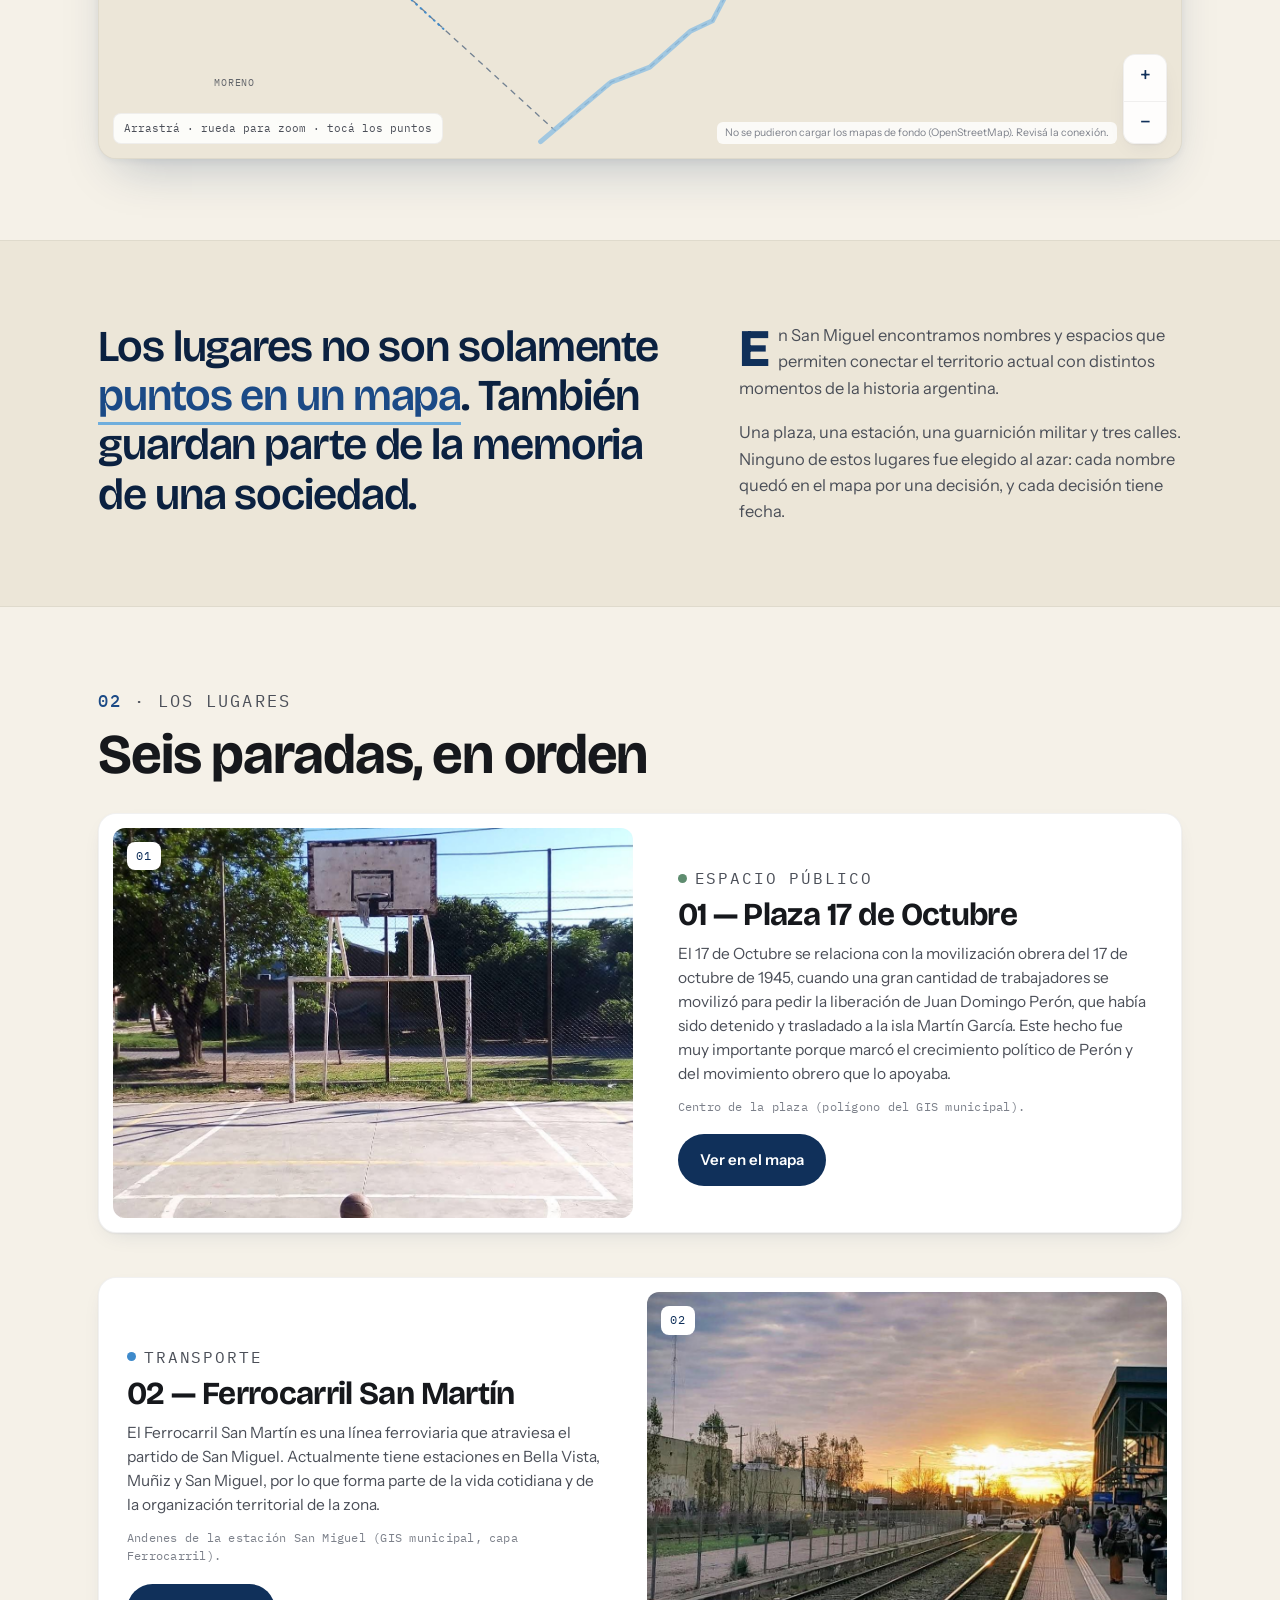
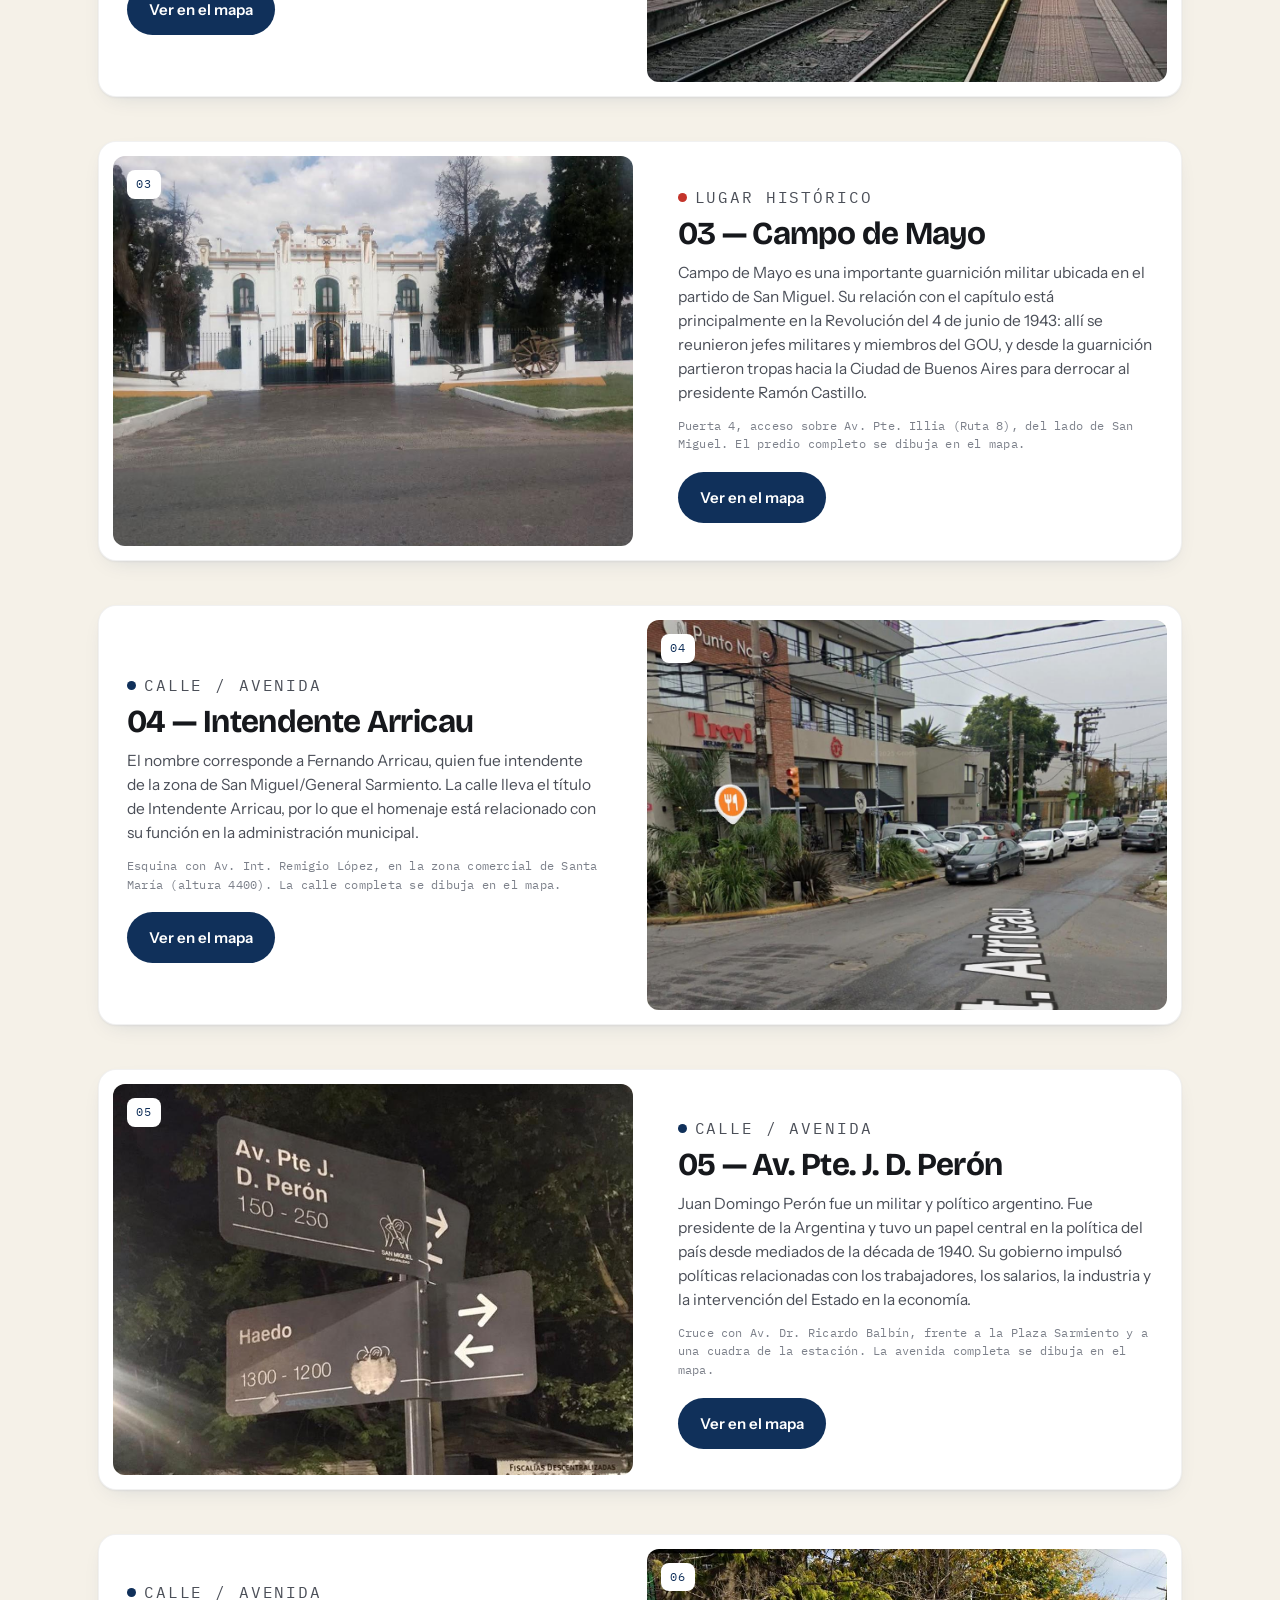
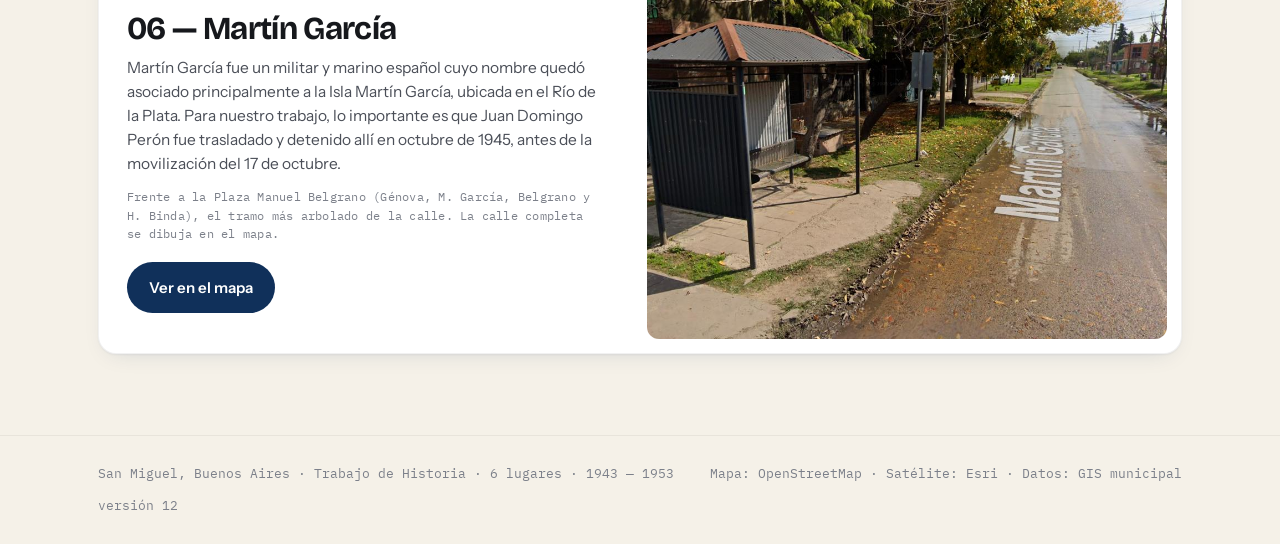
==== commit 3a336dc1: "Rename index (2).html to index.html" ====
--- a/index.html
+++ b/index.html
@@ -8,7 +8,7 @@
 <link rel="preconnect" href="https://fonts.googleapis.com">
 <link rel="preconnect" href="https://fonts.gstatic.com" crossorigin>
 <link rel="stylesheet" href="https://fonts.googleapis.com/css2?family=Bricolage+Grotesque:opsz,wght@12..96,300..800&family=Instrument+Sans:ital,wght@0,400..700;1,400..700&family=IBM+Plex+Mono:wght@400;500&display=swap">
-<link rel="stylesheet" href="css/style.css">
+<link rel="stylesheet" href="style.css">
 </head>
 <body>
 <nav class="nav" id="nav">
@@ -121,11 +121,104 @@
 </div>
 
 <!-- Orden importante: config y debug primero, datos, después la app -->
-<script src="js/config.js"></script>
-<script src="js/debug.js"></script>
-<script src="js/geo.js"></script>
-<script src="js/data.js"></script>
-<script src="js/app.js"></script>
-<script src="js/google.js"></script>
+<script src="config.js"></script>
+<script src="debug.js"></script>
+<script src="geo.js"></script>
+<script>
+// ── datos de los 6 lugares (antes en data.js; ahora adentro de index.html) ──
+/* ══════════════════════════════════════════════════════════════
+   DATOS EDITABLES
+   ─ info: párrafos de la ficha (el primero se usa también como
+     resumen en la tarjeta del recorrido).
+   ─ image: ruta relativa a la foto (mismo nivel que index.html). HERO_IMAGE: ruta o URL de
+     una imagen aérea para el fondo de la portada (vacío = mosaico satelital).
+   ─ imagePos: qué parte de la foto se ve al recortarla (ej. "center 20%").
+   ══════════════════════════════════════════════════════════════ */
+
+const HERO_IMAGE = ""; // imagen aérea/satelital de San Miguel para el fondo de la portada
+
+const TIPOS = {
+  historico: { label: "Lugar histórico", color: "#C4342B" },
+  calle:     { label: "Calle / avenida", color: "#10305A" },
+  transporte:{ label: "Transporte",      color: "#3E8ACB" },
+  espacio:   { label: "Espacio público", color: "#5E8C6F" }
+};
+
+const LUGARES = [
+  {
+    id: "plaza17", num: "01", name: "Plaza 17 de Octubre", type: "espacio",
+    lat: -34.5530, lon: -58.7457,
+    pin: "Centro de la plaza (polígono del GIS municipal).",
+    info: [
+      "El 17 de Octubre se relaciona con la movilización obrera del 17 de octubre de 1945, cuando una gran cantidad de trabajadores se movilizó para pedir la liberación de Juan Domingo Perón, que había sido detenido y trasladado a la isla Martín García. Este hecho fue muy importante porque marcó el crecimiento político de Perón y del movimiento obrero que lo apoyaba.",
+      "La Plaza 17 de Octubre está en San Miguel, en la zona de Mansilla, en el área urbana del partido. La ubicación registrada es Mansilla 2741, San Miguel.",
+      "Es un espacio público de escala barrial, utilizado como plaza y lugar de encuentro. No tiene la función de una avenida principal, sino de espacio verde.",
+      "El nombre recuerda directamente el 17 de octubre de 1945, una fecha fundamental para el peronismo y para la historia política argentina."
+    ],
+    image: "plaza17.jpg"
+  },
+  {
+    id: "tren", num: "02", name: "Ferrocarril San Martín", type: "transporte",
+    lat: -34.54456, lon: -58.71259,
+    pin: "Andenes de la estación San Miguel (GIS municipal, capa Ferrocarril).",
+    info: [
+      "El Ferrocarril San Martín es una línea ferroviaria que atraviesa el partido de San Miguel. Actualmente tiene estaciones en Bella Vista, Muñiz y San Miguel, por lo que forma parte de la vida cotidiana y de la organización territorial de la zona.",
+      "En el partido de San Miguel, el recorrido pasa por las localidades de Bella Vista, Muñiz y San Miguel, conectándolas con otras zonas del Gran Buenos Aires y con la Ciudad de Buenos Aires.",
+      "Es un eje importante de transporte y comunicación. Las estaciones funcionan como puntos de concentración de actividades comerciales, circulación de personas y conexión entre distintas localidades.",
+      "El ferrocarril originalmente se llamaba Buenos Aires al Pacífico. Después de la nacionalización de los ferrocarriles durante el gobierno de Perón, pasó a llamarse Ferrocarril Nacional General San Martín, denominación que comenzó a utilizarse desde 1949. El nombre hacía referencia al general José de San Martín."
+    ],
+    image: "tren.jpg"
+  },
+  {
+    id: "campo", num: "03", name: "Campo de Mayo", type: "historico",
+    lat: -34.5495, lon: -58.6782,
+    pin: "Puerta 4, acceso sobre Av. Pte. Illia (Ruta 8), del lado de San Miguel. El predio completo se dibuja en el mapa.",
+    info: [
+      "Campo de Mayo es una importante guarnición militar ubicada en el partido de San Miguel. Su relación con el capítulo está principalmente en la Revolución del 4 de junio de 1943: allí se reunieron jefes militares y miembros del GOU, y desde la guarnición partieron tropas hacia la Ciudad de Buenos Aires para derrocar al presidente Ramón Castillo.",
+      "Se encuentra en el partido de San Miguel, delimitado aproximadamente por las rutas nacionales 8 y 9, la Ruta Provincial 202 y el Camino de Cintura.",
+      "Es un espacio muy extenso dentro del partido y tiene un carácter principalmente militar, aunque también representa un espacio importante desde el punto de vista histórico, ambiental y patrimonial. Actualmente una parte está destinada al Espacio para la Memoria y a la Reserva Urbana de la Defensa."
+    ],
+    image: "campo.jpg"
+  },
+  {
+    id: "arricau", num: "04", name: "Intendente Arricau", type: "calle",
+    lat: -34.552624, lon: -58.758305, imagePos: "center 42%",
+    pin: "Esquina con Av. Int. Remigio López, en la zona comercial de Santa María (altura 4400). La calle completa se dibuja en el mapa.",
+    info: [
+      "El nombre corresponde a Fernando Arricau, quien fue intendente de la zona de San Miguel/General Sarmiento. La calle lleva el título de Intendente Arricau, por lo que el homenaje está relacionado con su función en la administración municipal.",
+      "La calle Intendente Arricau atraviesa diferentes sectores de San Miguel y también tiene continuidad hacia el límite con José C. Paz. El callejero del Área Metropolitana la registra específicamente dentro de San Miguel.",
+      "Tiene una función importante de conexión entre distintos barrios. Algunos tramos están clasificados dentro de la red de calles de circulación de mayor importancia del partido.",
+      "La denominación Intendente Arricau se debe al reconocimiento de su función como intendente."
+    ],
+    image: "arricau.jpg"
+  },
+  {
+    id: "peron", num: "05", name: "Av. Pte. J. D. Perón", type: "calle",
+    lat: -34.542248, lon: -58.712055, imagePos: "center 18%",
+    pin: "Cruce con Av. Dr. Ricardo Balbín, frente a la Plaza Sarmiento y a una cuadra de la estación. La avenida completa se dibuja en el mapa.",
+    info: [
+      "Juan Domingo Perón fue un militar y político argentino. Fue presidente de la Argentina y tuvo un papel central en la política del país desde mediados de la década de 1940. Su gobierno impulsó políticas relacionadas con los trabajadores, los salarios, la industria y la intervención del Estado en la economía.",
+      "La Avenida Presidente Perón atraviesa sectores importantes de San Miguel y Muñiz, conectando diferentes zonas del partido. Documentación municipal ubica tramos de la avenida entre Sargento Cabral y Pardo, en Muñiz, y también aparecen recorridos de transporte que utilizan la avenida.",
+      "Es una avenida principal y una arteria de circulación importante, utilizada por el transporte público y por el tránsito entre distintos barrios. Por eso tiene una función mucho más importante que una calle residencial secundaria.",
+      "El nombre homenajea a Juan Domingo Perón, debido a su importancia histórica y política. La denominación se relaciona directamente con la fuerte presencia que tuvo el peronismo en la historia política y social de San Miguel y del país."
+    ],
+    image: "peron.jpg"
+  },
+  {
+    id: "martin", num: "06", name: "Martín García", type: "calle",
+    lat: -34.5797, lon: -58.7475,
+    pin: "Frente a la Plaza Manuel Belgrano (Génova, M. García, Belgrano y H. Binda), el tramo más arbolado de la calle. La calle completa se dibuja en el mapa.",
+    info: [
+      "Martín García fue un militar y marino español cuyo nombre quedó asociado principalmente a la Isla Martín García, ubicada en el Río de la Plata. Para nuestro trabajo, lo importante es que Juan Domingo Perón fue trasladado y detenido allí en octubre de 1945, antes de la movilización del 17 de octubre.",
+      "La calle Martín García se encuentra en distintos sectores del partido de San Miguel, incluyendo la zona de Trujui. La Municipalidad menciona, por ejemplo, obras sobre Martín García desde Pardo hasta la Ruta Provincial 23.",
+      "Tiene una función de conexión entre barrios, especialmente en sectores periféricos del partido. No es una de las principales avenidas centrales, pero sí forma parte de la red vial que comunica diferentes zonas.",
+      "La calle lleva el nombre de Martín García, asociado históricamente a la isla que tuvo un papel importante en la historia argentina. En el caso de nuestro tema, el nombre permite relacionarla con el episodio de 1945: Perón fue enviado allí antes del 17 de Octubre."
+    ],
+    image: "martin.jpg"
+  }
+];
+</script>
+<script src="app.js"></script>
+<script src="google.js"></script>
 </body>
 </html>
--- a/style.css
+++ b/style.css
@@ -0,0 +1,297 @@
+:root{
+  color-scheme: light;
+  --crema:#F5F1E8; --crema-2:#ECE6D8; --crema-3:#E3DCCB;
+  --ink:#16181C; --ink-2:#4B4F58; --ink-3:#7C808A;
+  --navy:#10305A; --navy-2:#1B4A86; --navy-ink:#0B2140;
+  --celeste:#6FAEDD; --celeste-2:#CFE3F4; --celeste-3:#EAF3FA;
+  --rojo:#C4342B; --rojo-2:#F5DEDB;
+  --verde:#5E8C6F; --verde-2:#DCE8DF;
+  --linea:rgba(22,24,28,.12); --linea-2:rgba(22,24,28,.06);
+  --sombra:0 1px 2px rgba(16,48,90,.05), 0 8px 24px -12px rgba(16,48,90,.18);
+  --sombra-2:0 2px 6px rgba(16,48,90,.06), 0 24px 48px -20px rgba(16,48,90,.28);
+  --r:18px; --r-s:10px;
+  --display:"Bricolage Grotesque", "Helvetica Neue", Arial, sans-serif;
+  --body:"Instrument Sans", "Helvetica Neue", Arial, sans-serif;
+  --mono:"IBM Plex Mono", ui-monospace, "SF Mono", Menlo, monospace;
+  --gutter:clamp(16px, 4vw, 48px);
+  --nav-h:60px;
+  --ease:cubic-bezier(.22,.61,.36,1);
+}
+*{box-sizing:border-box}
+html{scroll-behavior:smooth; -webkit-text-size-adjust:100%}
+body{margin:0; background:var(--crema); color:var(--ink); font-family:var(--body); font-size:16px; line-height:1.55; overflow-x:hidden}
+img,svg{max-width:100%; display:block}
+a{color:inherit}
+button{font:inherit; color:inherit; cursor:pointer; border:0; background:none; padding:0}
+:focus-visible{outline:2px solid var(--navy-2); outline-offset:3px; border-radius:6px}
+h1,h2,h3,h4{font-family:var(--display); font-weight:700; line-height:1.05; letter-spacing:-.02em; margin:0; text-wrap:balance}
+p{margin:0}
+.wrap{max-width:1180px; margin-inline:auto; padding-inline:var(--gutter)}
+.eyebrow{font-family:var(--mono); font-size:12px; letter-spacing:.12em; text-transform:uppercase; color:var(--ink-3)}
+.eyebrow b{color:var(--navy-2); font-weight:500}
+.sr{position:absolute; width:1px; height:1px; overflow:hidden; clip:rect(0 0 0 0); white-space:nowrap}
+
+/* ───── nav ───── */
+.nav{position:sticky; top:env(safe-area-inset-top,0px); z-index:50; backdrop-filter:blur(12px) saturate(1.2); -webkit-backdrop-filter:blur(12px) saturate(1.2); background:color-mix(in srgb, var(--crema) 78%, transparent); border-bottom:1px solid var(--linea-2); transition:background .3s}
+.nav .wrap{display:flex; align-items:center; gap:18px; height:var(--nav-h)}
+.brand{font-family:var(--display); font-weight:800; letter-spacing:.06em; font-size:13px; text-decoration:none; white-space:nowrap}
+.brand span{color:var(--ink-3); font-weight:500; margin:0 .35em}
+.nav-links{display:flex; gap:4px; margin-left:auto}
+.nav-links a{text-decoration:none; font-size:14px; padding:6px 10px; border-radius:999px; color:var(--ink-2); transition:background .2s, color .2s}
+.nav-links a:hover{background:var(--crema-2); color:var(--ink)}
+.nav-links a.is-active{color:var(--navy); font-weight:600}
+.counter{font-family:var(--mono); font-size:12px; color:var(--ink-2); display:flex; align-items:center; gap:8px; white-space:nowrap}
+.counter .ring{width:22px; height:22px; border-radius:50%; background:conic-gradient(var(--navy-2) calc(var(--p,0)*1%), var(--crema-3) 0); display:grid; place-items:center; transition:--p .5s}
+.counter .ring::after{content:""; width:14px; height:14px; border-radius:50%; background:var(--crema)}
+.counter.is-done .ring{background:var(--navy-2); animation:pop .6s var(--ease)}
+.counter.is-done .ring::after{content:"✓"; background:none; color:#fff; font-size:11px; font-weight:700; width:auto; height:auto}
+@keyframes pop{0%{transform:scale(1)}40%{transform:scale(1.35)}100%{transform:scale(1)}}
+@media (max-width:720px){ .nav-links{display:none} .counter{margin-left:auto} }
+
+/* ───── hero ───── */
+.hero{position:relative; min-height:min(84vh, 780px); min-height:min(84svh, 780px); display:grid; align-items:end; background:var(--navy-ink); color:#fff; overflow:hidden; isolation:isolate}
+.hero-bg{position:absolute; inset:0; z-index:-2; background:var(--navy-ink)}
+.hero-bg img{width:100%; height:100%; object-fit:cover; opacity:.75}
+.hero-bg svg{position:absolute; inset:0; width:100%; height:100%; opacity:.7}
+.hero-veil{position:absolute; inset:0; z-index:-1; background:linear-gradient(180deg, rgba(11,33,64,.15) 0%, rgba(11,33,64,.55) 55%, rgba(11,33,64,.92) 100%)}
+.hero .wrap{padding-block:clamp(56px,10vh,120px) clamp(40px,7vh,72px); width:100%}
+.hero .eyebrow{color:rgba(255,255,255,.7)}
+.hero .eyebrow b{color:var(--celeste)}
+.hero h1{font-size:clamp(44px, 8.4vw, 112px); font-weight:800; margin-top:18px; max-width:12ch; letter-spacing:-.035em; font-variation-settings:"opsz" 96}
+.hero h1 em{font-style:normal; color:var(--celeste)}
+.hero-sub{font-size:clamp(17px,2vw,22px); max-width:46ch; color:rgba(255,255,255,.82); margin-top:22px; line-height:1.45}
+.hero-actions{display:flex; align-items:center; gap:22px; flex-wrap:wrap; margin-top:34px}
+.btn{display:inline-flex; align-items:center; gap:10px; padding:14px 22px; border-radius:999px; font-weight:600; font-size:15px; text-decoration:none; transition:transform .25s var(--ease), background .2s, box-shadow .2s; min-height:48px}
+.btn:hover{transform:translateY(-2px)}
+.btn:active{transform:translateY(0)}
+.btn-light{background:#fff; color:var(--navy-ink)}
+.btn-light:hover{box-shadow:0 12px 30px -10px rgba(0,0,0,.5)}
+.btn-navy{background:var(--navy); color:#fff}
+.btn-navy:hover{background:var(--navy-2)}
+.btn-ghost{background:transparent; color:var(--navy); border:1.5px solid var(--linea)}
+.btn-ghost:hover{background:var(--crema-2)}
+.btn .arrow{display:inline-block; transition:transform .3s var(--ease)}
+.btn:hover .arrow{transform:translateY(3px)}
+.hero-meta{display:flex; gap:28px; flex-wrap:wrap; font-family:var(--mono); font-size:12px; color:rgba(255,255,255,.65); letter-spacing:.06em}
+.hero-meta b{display:block; font-family:var(--display); font-size:26px; color:#fff; letter-spacing:-.02em; font-weight:700; margin-bottom:2px}
+.hero-note{position:absolute; right:var(--gutter); top:calc(var(--gutter) + 4px); font-family:var(--mono); font-size:11px; color:rgba(255,255,255,.55); border:1px dashed rgba(255,255,255,.35); padding:6px 10px; border-radius:8px; max-width:260px; text-align:right}
+@media (max-width:720px){ .hero-note{position:static; text-align:left; margin-bottom:16px; display:inline-block} .hero{align-items:start} .hero .wrap{padding-top:32px} }
+
+/* ───── section headers ───── */
+.sec{padding-block:clamp(56px,9vh,110px); scroll-margin-top:calc(var(--nav-h) + env(safe-area-inset-top,0px))}
+.sec-head{display:grid; grid-template-columns:1fr auto; gap:18px 40px; align-items:end; margin-bottom:28px}
+.sec-head h2{font-size:clamp(32px,4.6vw,56px); margin-top:12px; font-variation-settings:"opsz" 72}
+.sec-head p{color:var(--ink-2); max-width:44ch; font-size:17px}
+@media (max-width:720px){ .sec-head{grid-template-columns:1fr} }
+
+/* ───── map section ───── */
+#mapa{padding-top:clamp(40px,6vh,72px)}
+.map-shell{position:relative; scroll-margin-top:calc(var(--nav-h) + env(safe-area-inset-top,0px) + 8px); border-radius:var(--r); overflow:hidden; background:var(--crema-2); box-shadow:var(--sombra-2); border:1px solid var(--linea-2); isolation:isolate}
+.map-top{position:absolute; z-index:5; top:14px; left:14px; right:14px; display:flex; gap:10px; align-items:flex-start; pointer-events:none; flex-wrap:wrap}
+.map-top>*{pointer-events:auto}
+.seg{display:inline-flex; background:rgba(255,255,255,.9); backdrop-filter:blur(8px); border-radius:999px; padding:4px; box-shadow:var(--sombra); border:1px solid var(--linea-2)}
+.seg button{padding:8px 14px; border-radius:999px; font-size:13px; font-weight:600; color:var(--ink-2); transition:background .2s,color .2s; min-height:36px}
+.seg button[aria-pressed="true"]{background:var(--navy); color:#fff}
+.legend{margin-left:auto; display:flex; gap:12px; flex-wrap:wrap; background:rgba(255,255,255,.9); backdrop-filter:blur(8px); border-radius:999px; padding:9px 14px; font-size:12px; font-family:var(--mono); box-shadow:var(--sombra); border:1px solid var(--linea-2); color:var(--ink-2)}
+.legend i{display:inline-block; width:9px; height:9px; border-radius:50%; margin-right:6px; vertical-align:-0.5px}
+.map-zoom{position:absolute; z-index:5; right:14px; bottom:14px; display:flex; flex-direction:column; gap:4px; background:rgba(255,255,255,.92); border-radius:12px; box-shadow:var(--sombra); border:1px solid var(--linea-2); overflow:hidden}
+.map-zoom button{width:42px; height:42px; font-size:20px; font-weight:500; color:var(--navy); display:grid; place-items:center; transition:background .15s}
+.map-zoom button:hover{background:var(--crema-2)}
+.map-zoom button+button{border-top:1px solid var(--linea-2)}
+.map-hint{position:absolute; z-index:5; left:14px; bottom:14px; font-family:var(--mono); font-size:11px; color:var(--ink-2); background:rgba(255,255,255,.85); padding:6px 10px; border-radius:8px; border:1px solid var(--linea-2); pointer-events:none; transition:opacity .4s}
+.map-attr{position:absolute; z-index:5; right:64px; bottom:14px; font-size:10.5px; color:var(--ink-3); background:rgba(255,255,255,.8); padding:3px 8px; border-radius:6px; pointer-events:none}
+.map{position:relative; height:min(78vh, 720px); min-height:440px; touch-action:none; cursor:grab; user-select:none; -webkit-user-select:none; overflow:hidden; background:var(--crema-2)}
+.map:active{cursor:grabbing}
+.map.is-sat{background:#111}
+.tiles{position:absolute; inset:0; transform-origin:0 0; will-change:transform}
+.tl-level{position:absolute; left:0; top:0; transform-origin:0 0; will-change:transform}
+.tiles img{position:absolute; width:256px; height:256px; max-width:none; image-rendering:auto; pointer-events:none; opacity:0; transition:opacity .35s}  /* max-width:none — el contenedor .tl-level mide 0x0 y el img{max-width:100%} global los dejaba en 0 px */
+.tiles img.on{opacity:1}
+.map svg{position:absolute; inset:0; width:100%; height:100%; overflow:visible}
+.map.is-sat svg{opacity:.85}
+.ov{position:absolute; inset:0; pointer-events:none}
+.lbl{position:absolute; transform:translate(-50%,-50%); font-family:var(--mono); font-size:11px; letter-spacing:.08em; text-transform:uppercase; color:var(--navy); white-space:nowrap; opacity:0; transition:opacity .3s; text-shadow:0 0 6px var(--crema-2), 0 0 2px var(--crema-2)}
+.lbl.on{opacity:.85}
+.lbl.lbl-water{color:#3E7FB0; font-style:italic; text-transform:none; letter-spacing:.02em; font-family:var(--body)}
+.lbl.lbl-campo{color:#4F6D5C}
+.lbl.lbl-rail{color:var(--ink-2); font-size:10px}
+.lbl.lbl-st{font-size:10px; color:var(--ink-2); letter-spacing:.04em; text-transform:none}
+.map.is-sat .lbl{color:#fff; text-shadow:0 1px 2px rgba(0,0,0,.9)}
+.mk{position:absolute; transform:translate(-50%,-50%); pointer-events:auto; cursor:pointer; --c:var(--navy)}
+.mk-dot{width:34px; height:34px; border-radius:50%; background:#fff; border:2px solid var(--c); color:var(--c); display:grid; place-items:center; font-family:var(--mono); font-weight:500; font-size:12px; box-shadow:0 2px 10px rgba(16,48,90,.2); transition:transform .25s var(--ease), background .2s, color .2s; position:relative}
+.mk:hover .mk-dot{transform:scale(1.12)}
+.mk.is-on .mk-dot{background:var(--c); color:#fff; transform:scale(1.18)}
+.mk.is-seen:not(.is-on) .mk-dot::after{content:""; position:absolute; right:-3px; top:-3px; width:9px; height:9px; border-radius:50%; background:var(--c); border:2px solid #fff}
+.mk-ring{position:absolute; inset:-8px; border-radius:50%; border:2px solid var(--c); opacity:0; pointer-events:none}
+.mk.is-on .mk-ring, .mk.is-hi .mk-ring{animation:ring 1.8s ease-out infinite}
+@keyframes ring{0%{transform:scale(.7); opacity:.8}100%{transform:scale(1.6); opacity:0}}
+.mk-tip{position:absolute; left:50%; bottom:calc(100% + 10px); transform:translate(-50%,4px); background:var(--ink); color:#fff; font-size:12.5px; font-weight:600; padding:6px 10px; border-radius:8px; white-space:nowrap; opacity:0; transition:opacity .2s, transform .2s var(--ease); pointer-events:none}
+.mk-tip::after{content:""; position:absolute; top:100%; left:50%; margin-left:-5px; border:5px solid transparent; border-top-color:var(--ink)}
+.mk:hover .mk-tip, .mk:focus-visible .mk-tip{opacity:1; transform:translate(-50%,0)}
+.mk.is-hi:not(.is-on) .mk-dot{background:var(--c); color:#fff}
+.map.has-hi .mk:not(.is-hi):not(.is-on){opacity:.4}
+
+/* panel */
+.panel{position:absolute; z-index:8; top:14px; right:14px; bottom:14px; width:min(420px, calc(100% - 28px)); background:#fff; border-radius:var(--r); box-shadow:var(--sombra-2); border:1px solid var(--linea-2); transform:translateX(calc(100% + 30px)); transition:transform .5s var(--ease), opacity .4s; opacity:0; display:flex; flex-direction:column; overflow:hidden}
+.panel.is-open{transform:none; opacity:1}
+.panel-scroll{overflow-y:auto; overscroll-behavior:contain; flex:1; -webkit-overflow-scrolling:touch}
+.panel-close{position:absolute; z-index:2; top:12px; right:12px; width:38px; height:38px; border-radius:50%; background:rgba(255,255,255,.92); display:grid; place-items:center; box-shadow:var(--sombra); font-size:18px; color:var(--ink)}
+.panel-close:hover{background:#fff}
+.panel-img{aspect-ratio:16/10; background:var(--crema-2); position:relative; overflow:hidden}
+.panel-img img{width:100%; height:100%; object-fit:cover; transition:transform .8s var(--ease)}
+.panel:hover .panel-img img{transform:scale(1.03)}
+.ph{position:absolute; inset:0; display:grid; place-content:center; text-align:center; gap:8px; padding:20px; color:var(--ink-3); border:1.5px dashed var(--linea); margin:12px; border-radius:12px; font-family:var(--mono); font-size:11.5px; letter-spacing:.04em; background:repeating-linear-gradient(-45deg, transparent 0 10px, rgba(16,48,90,.025) 10px 20px)}
+.ph b{font-family:var(--display); font-size:15px; letter-spacing:0; color:var(--ink-2); font-weight:600}
+.panel-body{padding:20px 22px 26px}
+.panel-kicker{display:flex; align-items:center; gap:10px; font-family:var(--mono); font-size:11px; letter-spacing:.1em; text-transform:uppercase; color:var(--ink-3)}
+.panel-kicker i{width:9px; height:9px; border-radius:50%; display:inline-block}
+.panel h3{font-size:28px; margin-top:8px; font-variation-settings:"opsz" 48}
+.panel-loc{color:var(--ink-2); font-size:14px; margin-top:6px}
+.panel-text{margin-top:18px; padding-top:16px; border-top:1px solid var(--linea-2); display:grid; gap:12px}
+.panel-text p{font-size:15px; color:var(--ink-2); line-height:1.62}
+.qa{margin-top:20px; padding-top:18px; border-top:1px solid var(--linea-2)}
+.qa h4{font-family:var(--display); font-size:15px; font-weight:700; color:var(--navy); letter-spacing:-.01em; margin-bottom:8px}
+.qa p{font-size:14.5px; color:var(--ink-2); line-height:1.6}
+.qa p+p{margin-top:8px}
+.src{display:inline-block; font-family:var(--mono); font-size:10.5px; letter-spacing:.06em; text-transform:uppercase; padding:2px 7px; border-radius:6px; margin-bottom:6px}
+.src-video{background:var(--rojo-2); color:var(--rojo)}
+.src-inv{background:var(--celeste-2); color:var(--navy)}
+.pending{border:1.5px dashed var(--rojo); border-color:color-mix(in srgb, var(--rojo) 45%, transparent); border-radius:12px; padding:12px 14px; background:repeating-linear-gradient(-45deg, transparent 0 10px, rgba(196,52,43,.035) 10px 20px); font-size:13.5px; color:var(--ink-2)}
+.pending b{display:block; font-family:var(--mono); font-size:10.5px; letter-spacing:.08em; text-transform:uppercase; color:var(--rojo); margin-bottom:4px}
+.nf{font-style:italic; color:var(--ink-3)}
+.panel-actions{display:flex; gap:10px; flex-wrap:wrap; margin-top:22px}
+.panel-actions .btn{padding:11px 16px; font-size:14px; min-height:44px}
+.panel-nav{display:flex; justify-content:space-between; gap:10px; margin-top:22px; padding-top:16px; border-top:1px solid var(--linea-2)}
+.panel-nav button{font-size:13px; color:var(--navy); font-weight:600; display:inline-flex; gap:6px; align-items:center; padding:8px 4px; min-height:40px}
+.panel-nav button:hover{text-decoration:underline}
+.panel-grab{display:none}
+@media (max-width:720px){
+  .map{height:72vh; height:72svh; min-height:420px}
+  .panel{position:fixed; z-index:120; top:auto; left:0; right:0; bottom:0; width:100%; height:64vh; height:64svh; max-height:calc(100% - 40px); border-radius:22px 22px 0 0; transform:translateY(105%); padding-bottom:env(safe-area-inset-bottom,0px)}
+  .panel.is-open{transform:none}
+  .panel-grab{display:block; width:40px; height:4px; border-radius:2px; background:var(--crema-3); margin:10px auto 0}
+  .panel-img{aspect-ratio:16/8}
+  .legend{display:none}
+  .map-attr{right:auto; left:14px; bottom:48px; max-width:60%}
+  .map-hint{max-width:60%}
+}
+.hero-tiles{position:absolute; left:50%; top:50%; opacity:.9}
+.hero-tiles img{position:absolute; max-width:none}
+.hero-credit{position:absolute; left:var(--gutter); bottom:10px; font-family:var(--mono); font-size:10px; color:rgba(255,255,255,.45)}
+html.lock{overflow:hidden!important; overscroll-behavior:none}
+html.lock body{overflow:visible!important}  /* si no, body pasa a ser contenedor de scroll y la barra sticky deja de pegarse */
+.panel-scroll{touch-action:pan-y}
+.veil{position:fixed; inset:0; background:rgba(11,33,64,.35); z-index:110; opacity:0; pointer-events:none; transition:opacity .4s}
+.veil.is-on{opacity:1; pointer-events:auto}
+@media (min-width:721px){ .veil{display:none} }
+
+/* toast */
+.toast{position:fixed; left:50%; bottom:calc(24px + env(safe-area-inset-bottom,0px)); transform:translate(-50%, 20px); z-index:200; background:var(--ink); color:#fff; padding:12px 18px; border-radius:999px; font-size:14px; box-shadow:var(--sombra-2); opacity:0; transition:opacity .35s, transform .45s var(--ease); pointer-events:none; display:flex; gap:10px; align-items:center; max-width:calc(100% - 32px); text-align:center}
+.toast.is-on{opacity:1; transform:translate(-50%,0)}
+.toast.done{background:var(--navy)}
+.toast .chk{width:20px; height:20px; border-radius:50%; background:var(--celeste); color:var(--navy-ink); display:grid; place-items:center; font-size:12px; font-weight:800; flex:none}
+
+/* lightbox */
+.lb{position:fixed; inset:0; z-index:300; background:rgba(11,33,64,.85); display:grid; place-items:center; padding:var(--gutter); opacity:0; pointer-events:none; transition:opacity .3s}
+.lb.is-on{opacity:1; pointer-events:auto}
+.lb-card{background:#fff; border-radius:var(--r); max-width:920px; width:100%; overflow:hidden; transform:scale(.96); transition:transform .4s var(--ease); box-shadow:var(--sombra-2)}
+.lb.is-on .lb-card{transform:none}
+.lb-img{aspect-ratio:16/9; background:var(--navy-ink); position:relative}
+.lb-img img{width:100%; height:100%; object-fit:contain}  /* en grande, la foto completa */
+@media (max-width:720px){ .lb-img{aspect-ratio:4/5} }
+.lb-body{padding:18px 22px 22px; display:grid; grid-template-columns:1fr auto; gap:6px 20px; align-items:start}
+.lb-body h4{font-size:20px; grid-column:1}
+.lb-body p{grid-column:1; color:var(--ink-2); font-size:14px}
+.lb-body .lb-coords{font-family:var(--mono); font-size:11px; color:var(--ink-3); grid-column:1}
+.lb-close{grid-column:2; grid-row:1 / span 3; align-self:start}
+@media (max-width:720px){ .lb{padding:12px} .lb-body{grid-template-columns:1fr} .lb-close{grid-column:1; grid-row:auto; justify-self:start} }
+
+/* ───── ¿qué estamos viendo? ───── */
+.about{background:var(--crema-2); border-block:1px solid var(--linea-2)}
+.about .wrap{display:grid; grid-template-columns:minmax(0,1.3fr) minmax(0,1fr); gap:28px 64px; align-items:start}
+.about blockquote{margin:0; font-family:var(--display); font-size:clamp(26px,3.6vw,44px); line-height:1.12; letter-spacing:-.025em; font-weight:600; font-variation-settings:"opsz" 60; color:var(--navy-ink)}
+.about blockquote mark{background:none; color:var(--navy-2); box-decoration-break:clone; border-bottom:3px solid var(--celeste)}
+.about-cols{display:grid; gap:18px; font-size:16.5px; color:var(--ink-2); line-height:1.6}
+.about-cols p:first-child::first-letter{font-family:var(--display); font-size:3.2em; float:left; line-height:.8; padding:6px 8px 0 0; color:var(--navy); font-weight:800}
+.about-cols .eyebrow{margin-top:8px}
+@media (max-width:820px){ .about .wrap{grid-template-columns:1fr} }
+
+/* ───── lugares (recorrido) ───── */
+.places{display:grid; gap:clamp(22px,4vw,44px)}
+.place{display:grid; grid-template-columns:minmax(0,1.05fr) minmax(0,1fr); gap:clamp(18px,3vw,40px); align-items:center; border-radius:var(--r); background:#fff; border:1px solid var(--linea-2); padding:14px; box-shadow:var(--sombra); transition:box-shadow .3s, transform .3s var(--ease)}
+.place:hover{box-shadow:var(--sombra-2); transform:translateY(-2px)}
+.place:nth-child(even){grid-template-columns:minmax(0,1fr) minmax(0,1.05fr)}
+.place:nth-child(even) .place-media{order:2}
+.place-media{aspect-ratio:4/3; border-radius:12px; overflow:hidden; position:relative; background:var(--crema-2)}
+.place-media img{width:100%; height:100%; object-fit:cover; transition:transform .8s var(--ease)}
+.place:hover .place-media img{transform:scale(1.04)}
+.place-media .num{position:absolute; left:14px; top:14px; font-family:var(--mono); font-size:12px; letter-spacing:.1em; background:#fff; padding:5px 9px; border-radius:8px; color:var(--navy); z-index:1}
+.place-media .ph{margin:12px}
+.place-body{padding:10px 14px 14px 6px}
+.place:nth-child(even) .place-body{padding:10px 6px 14px 14px}
+.place-body .eyebrow{display:flex; align-items:center; gap:8px}
+.place-body .eyebrow i{width:9px; height:9px; border-radius:50%; display:inline-block}
+.place-body h3{font-size:clamp(24px,2.6vw,32px); margin-top:8px; font-variation-settings:"opsz" 48}
+.place-body p{color:var(--ink-2); margin-top:10px; font-size:15.5px}
+.place-body .loc{font-family:var(--mono); font-size:12px; color:var(--ink-3); margin-top:12px; letter-spacing:.02em}
+.place-body .btn{margin-top:18px}
+@media (max-width:720px){ .place, .place:nth-child(even){grid-template-columns:1fr} .place:nth-child(even) .place-media{order:0} .place-body, .place:nth-child(even) .place-body{padding:6px 6px 8px} }
+
+/* ───── timeline ───── */
+.tl-wrap{position:relative}
+.tl{display:grid; grid-template-columns:repeat(7,minmax(210px,1fr)); gap:14px; overflow-x:auto; padding:22px 4px 18px; scroll-snap-type:x proximity; scrollbar-width:thin; position:relative}
+.tl::before{content:""; position:absolute; left:4px; right:4px; top:39px; height:2px; background:var(--linea)}
+.tl-item{scroll-snap-align:start; position:relative; padding-top:34px; text-align:left; border-radius:14px; transition:transform .3s var(--ease)}
+.tl-item::before{content:""; position:absolute; left:0; top:11px; width:14px; height:14px; border-radius:50%; background:var(--crema); border:3px solid var(--navy); transition:transform .3s var(--ease), background .2s; box-sizing:border-box}
+.tl-item:hover::before{transform:scale(1.25)}
+.tl-item.is-on::before{background:var(--navy); transform:scale(1.35)}
+.tl-item.is-hl::before{border-color:var(--rojo); background:var(--rojo)}
+.tl-year{font-family:var(--display); font-size:30px; font-weight:800; letter-spacing:-.03em; color:var(--navy); line-height:1; font-variation-settings:"opsz" 48}
+.tl-year small{display:block; font-family:var(--mono); font-weight:400; font-size:11px; letter-spacing:.1em; color:var(--ink-3); margin-top:4px; text-transform:uppercase}
+.tl-title{font-weight:600; margin-top:10px; font-size:15.5px; line-height:1.35}
+.tl-chips{display:flex; flex-wrap:wrap; gap:6px; margin-top:10px}
+.chip{font-family:var(--mono); font-size:10.5px; letter-spacing:.04em; padding:4px 8px; border-radius:6px; background:var(--crema-2); color:var(--ink-2); border:1px solid var(--linea-2); display:inline-flex; align-items:center; gap:5px; text-align:left; line-height:1.3}
+.chip i{width:6px; height:6px; border-radius:50%; display:inline-block}
+.chip.none{color:var(--ink-3); font-style:italic}
+.tl-item .pending{margin-top:10px; font-size:12.5px; padding:9px 11px}
+.tl-item .pending b{font-size:10px}
+.tl-detail{margin-top:8px; display:flex; gap:14px; align-items:center; flex-wrap:wrap; min-height:44px; font-size:14px; color:var(--ink-2)}
+.tl-detail .btn{padding:10px 16px; font-size:14px; min-height:42px}
+@media (max-width:720px){
+  .tl{grid-template-columns:1fr; overflow:visible; padding-left:26px; gap:22px}
+  .tl::before{left:10px; right:auto; top:8px; bottom:8px; width:2px; height:auto}
+  .tl-item{padding-top:0; padding-left:6px}
+  .tl-item::before{left:-23px; top:9px}
+}
+
+/* ───── fuentes ───── */
+.sources{display:grid; grid-template-columns:1fr 1fr; gap:24px}
+.src-card{border-radius:var(--r); padding:22px 24px; border:1px solid var(--linea-2); background:#fff}
+.src-card.main{background:var(--navy-ink); color:#fff; border-color:transparent}
+.src-card h3{font-size:19px; margin-top:8px; display:flex; align-items:center; gap:10px}
+.src-card .eyebrow{color:var(--ink-3)}
+.src-card.main .eyebrow{color:rgba(255,255,255,.6)}
+.src-card ul{list-style:none; padding:0; margin:14px 0 0; display:grid; gap:10px; font-size:14.5px; color:var(--ink-2)}
+.src-card.main ul{color:rgba(255,255,255,.85)}
+.src-card li{padding-left:16px; position:relative; line-height:1.5}
+.src-card li::before{content:""; position:absolute; left:0; top:.6em; width:6px; height:6px; border-radius:50%; background:var(--celeste)}
+.src-card a{color:inherit; text-decoration:underline; text-decoration-color:var(--celeste); text-underline-offset:3px; word-break:break-word}
+.src-card a:hover{text-decoration-color:currentColor}
+.src-card .tag{font-family:var(--mono); font-size:10.5px; letter-spacing:.06em; text-transform:uppercase; color:var(--ink-3); margin-right:6px}
+.src-card.main .tag{color:var(--celeste)}
+.src-nf{margin-top:22px; padding:16px 20px; border-radius:12px; background:var(--crema-2); font-size:14px; color:var(--ink-2)}
+.src-nf b{display:block; font-family:var(--mono); font-size:11px; letter-spacing:.08em; text-transform:uppercase; color:var(--rojo); margin-bottom:6px}
+.src-nf ul{margin:6px 0 0; padding-left:18px; display:grid; gap:4px}
+@media (max-width:820px){ .sources{grid-template-columns:1fr} }
+
+footer{border-top:1px solid var(--linea-2); padding-block:28px; font-size:13px; color:var(--ink-3); font-family:var(--mono)}
+footer .wrap{display:flex; justify-content:space-between; gap:12px; flex-wrap:wrap}
+
+/* reveal on scroll */
+.rv{transition:opacity .7s var(--ease), transform .7s var(--ease)}
+.rv.pre{opacity:0; transform:translateY(18px)}
+.rv.in{opacity:1; transform:none}
+@media (prefers-reduced-motion:reduce){
+  *,*::before,*::after{animation-duration:.001s!important; transition-duration:.001s!important; scroll-behavior:auto!important}
+  .rv.pre{opacity:1; transform:none}
+}
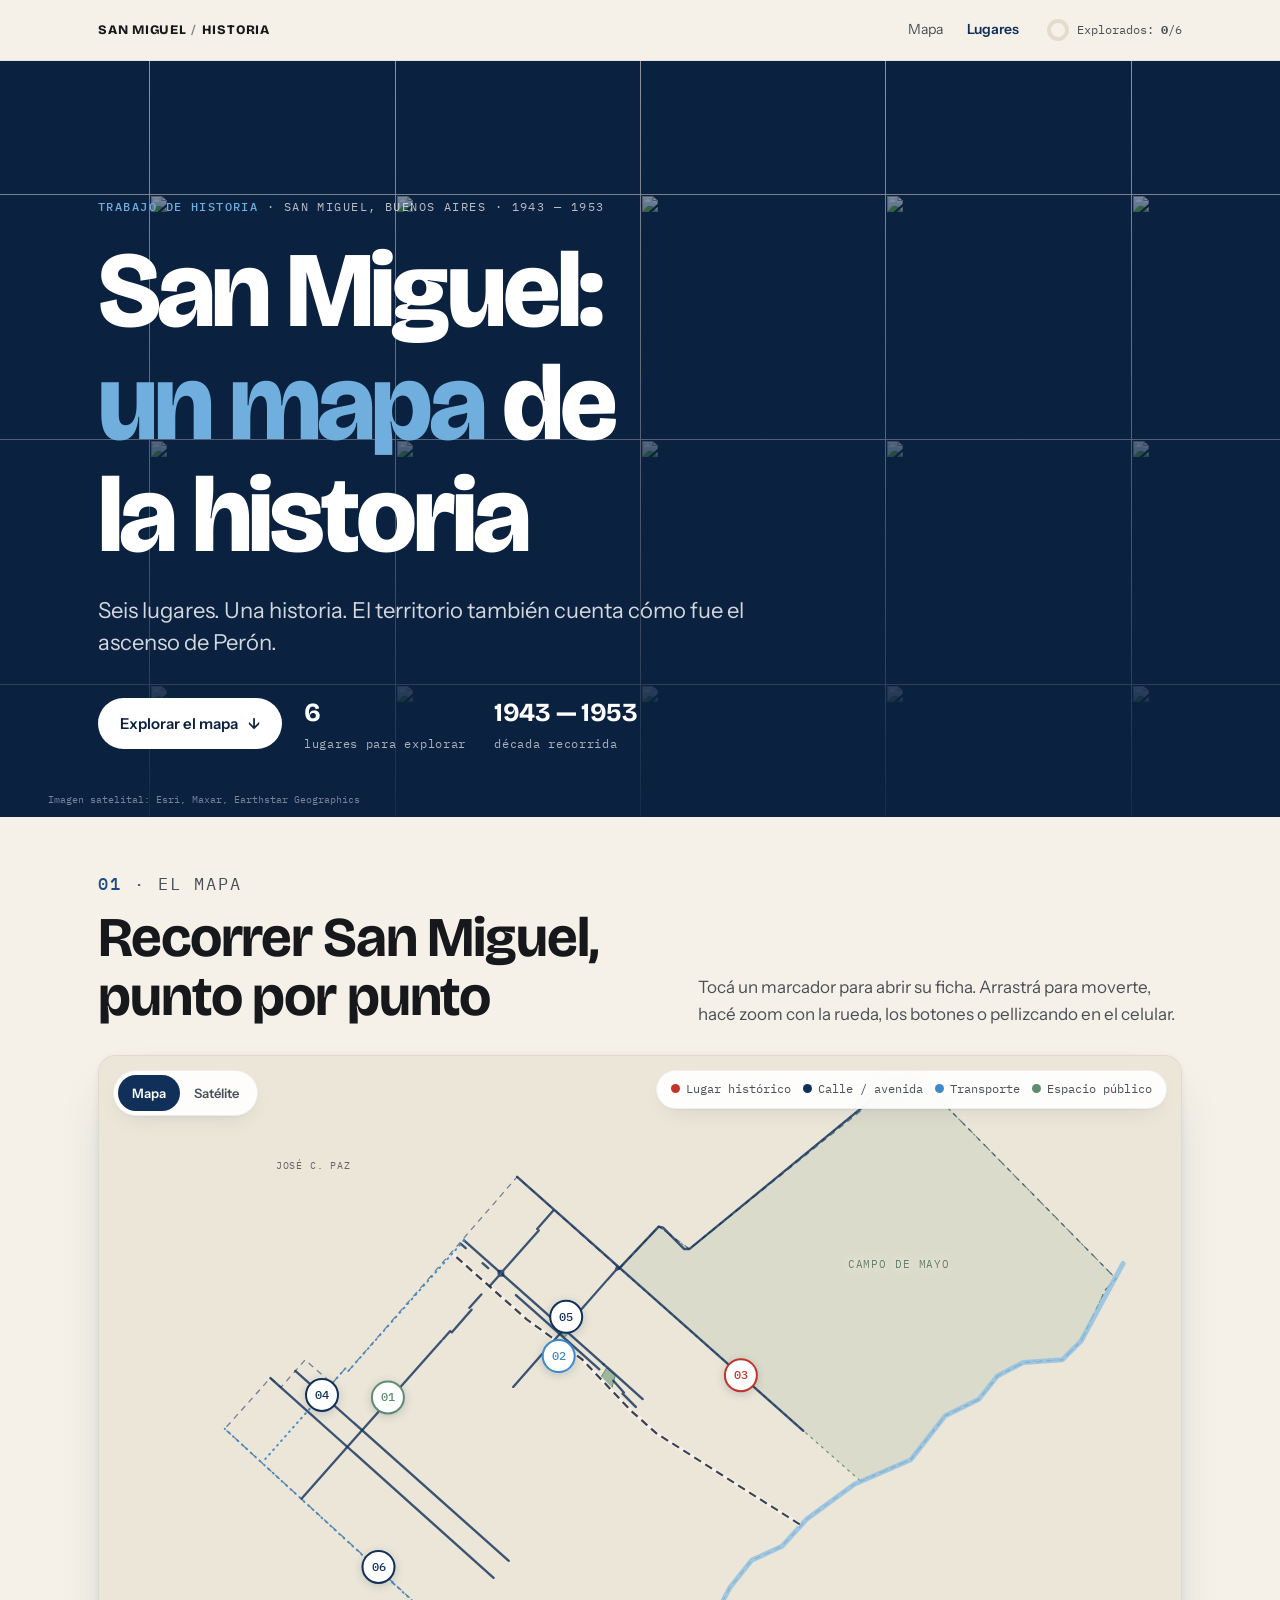
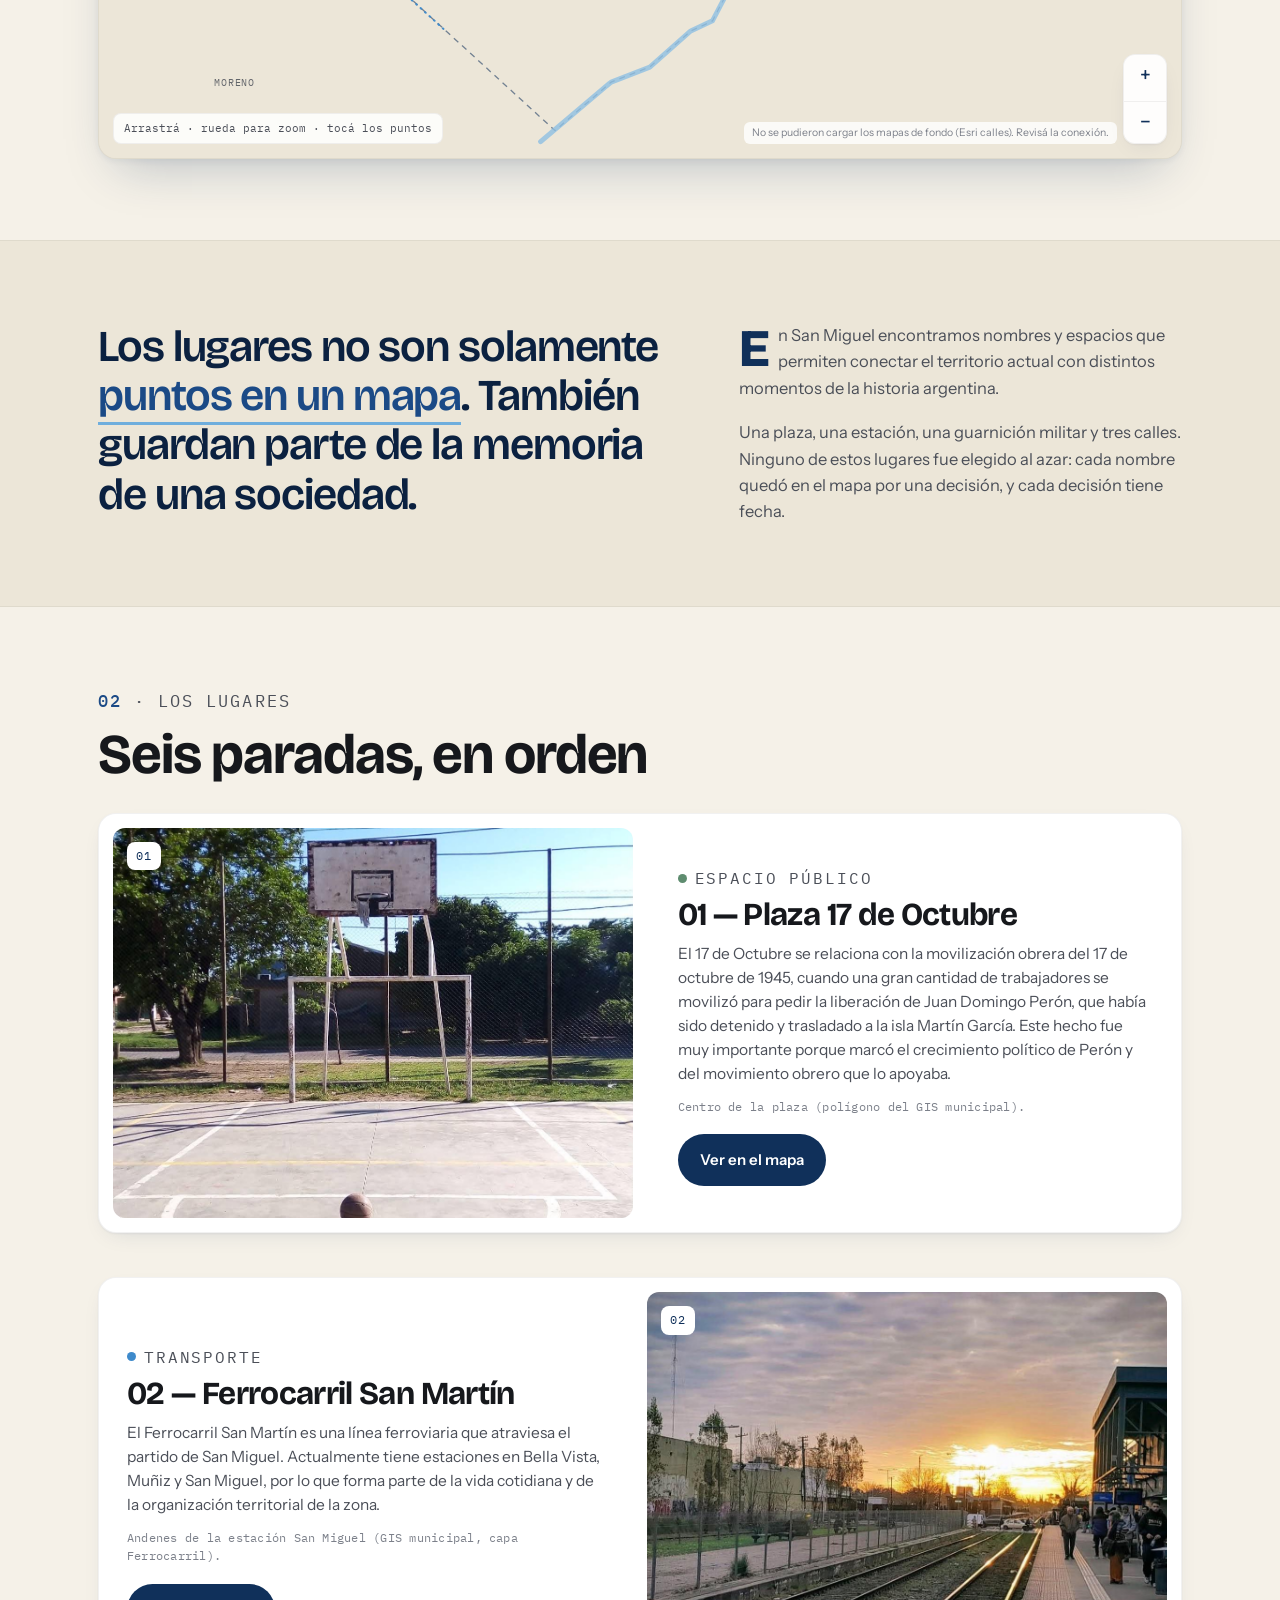
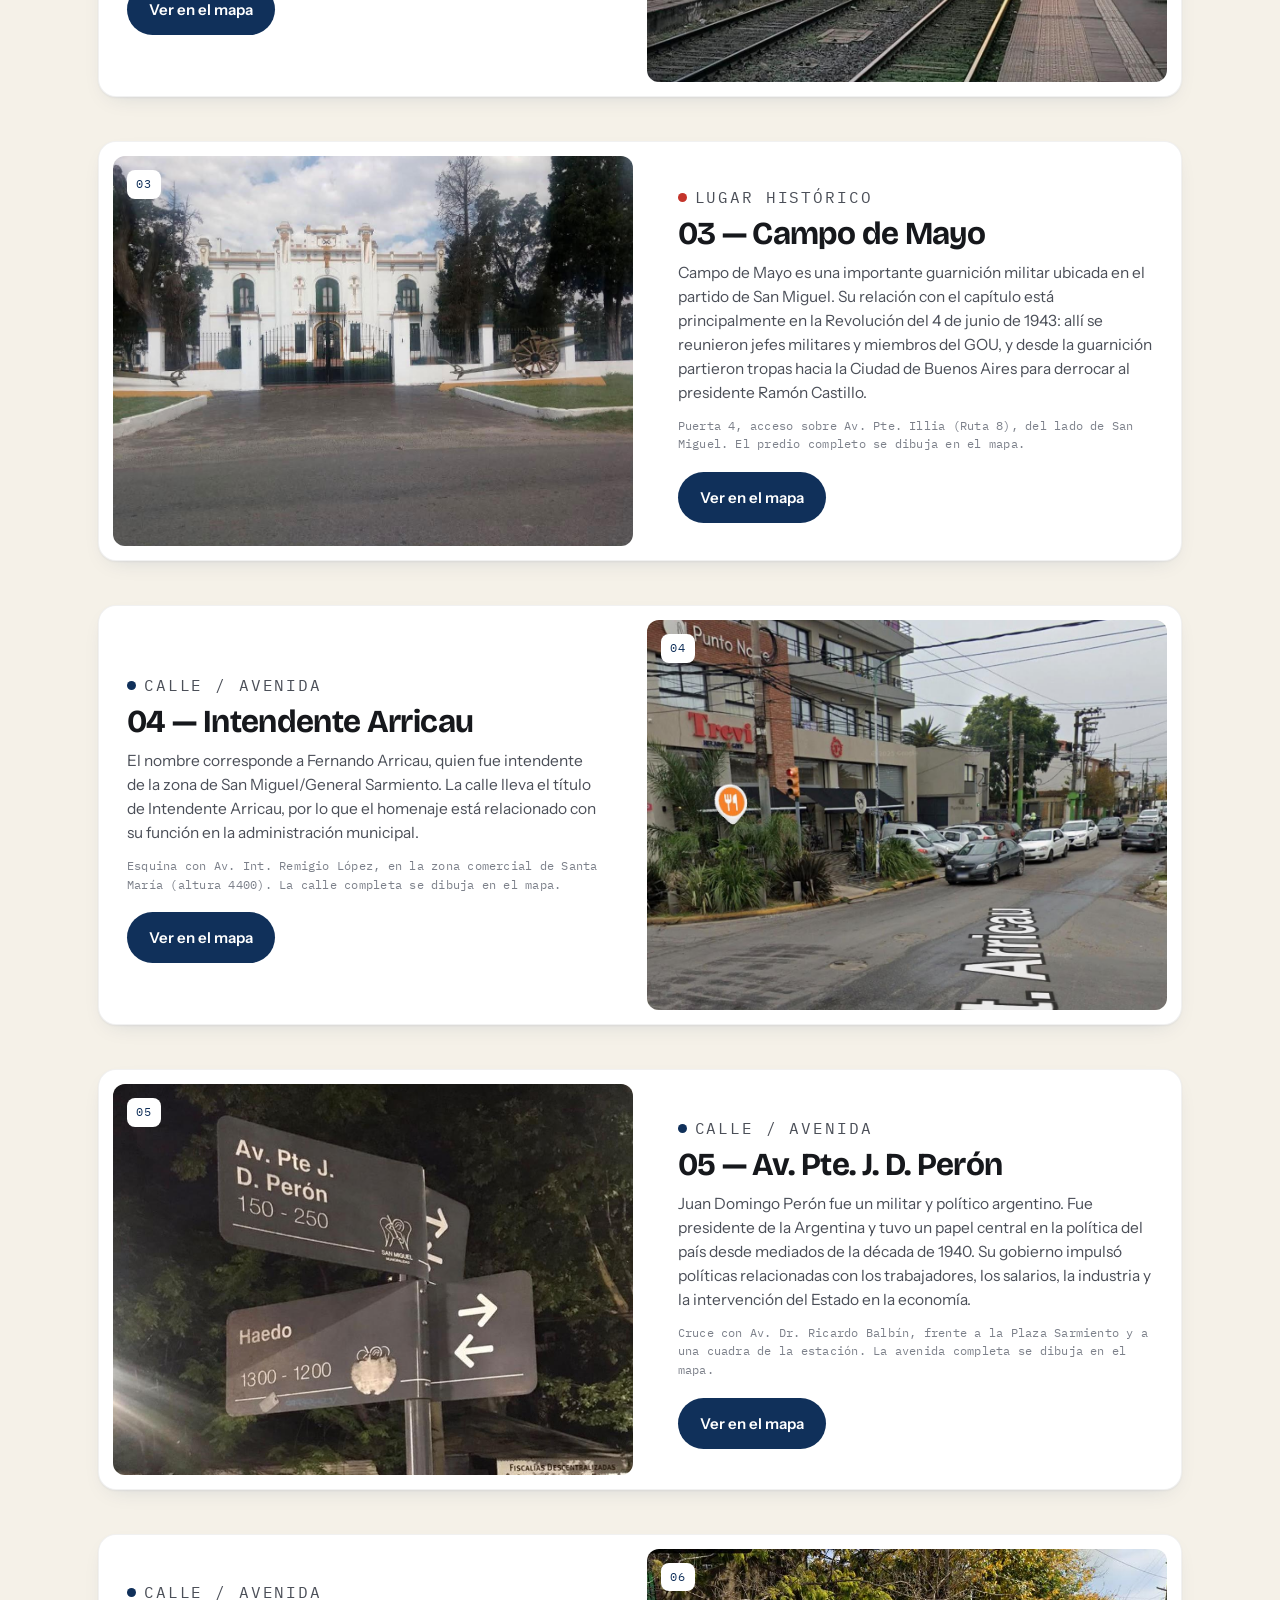
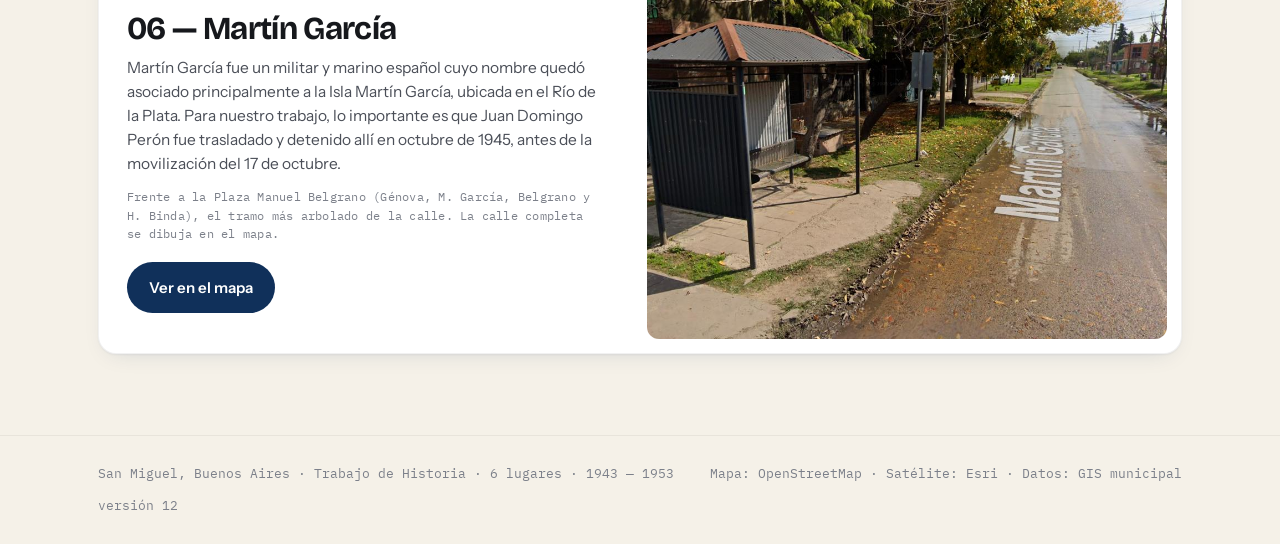
==== commit 04be3213: "Add files via upload" ====
--- a/index.html
+++ b/index.html
@@ -125,12 +125,12 @@
 <script src="debug.js"></script>
 <script src="geo.js"></script>
 <script>
-// ── datos de los 6 lugares (antes en data.js; ahora adentro de index.html) ──
+// ── datos de los 6 lugares ──
 /* ══════════════════════════════════════════════════════════════
    DATOS EDITABLES
    ─ info: párrafos de la ficha (el primero se usa también como
      resumen en la tarjeta del recorrido).
-   ─ image: ruta relativa a la foto (mismo nivel que index.html). HERO_IMAGE: ruta o URL de
+   ─ image: ruta relativa a la foto (assets/img/...). HERO_IMAGE: ruta o URL de
      una imagen aérea para el fondo de la portada (vacío = mosaico satelital).
    ─ imagePos: qué parte de la foto se ve al recortarla (ej. "center 20%").
    ══════════════════════════════════════════════════════════════ */
@@ -218,7 +218,572 @@
   }
 ];
 </script>
-<script src="app.js"></script>
+<script>
+// ── motor de mapa + interfaz (antes en app.js) ──
+/* ══════════════════════════════════════════════════════════════
+   MOTOR DE MAPA (sin dependencias)
+   Proyección Web Mercator. Las geometrías van en un SVG con
+   viewBox (trazos de ancho fijo); marcadores y etiquetas en HTML.
+   Con LIVE_TILES = true se agrega una capa de tiles debajo.
+   ══════════════════════════════════════════════════════════════ */
+(function(){
+  if (window.GOOGLE_MAPS_KEY) return;    // con Google Maps, el motor propio no se usa
+  const BASE = 12;                       // unidad de mundo = px a zoom 12
+  const WORLD = 256 * Math.pow(2, BASE);
+  const DEG = Math.PI / 180;
+  const clamp = (v, a, b) => Math.max(a, Math.min(b, v));
+  const ease = t => t < .5 ? 4*t*t*t : 1 - Math.pow(-2*t + 2, 3) / 2;
+
+  function project(lat, lon){
+    const x = (lon + 180) / 360 * WORLD;
+    const s = Math.sin(lat * DEG);
+    const y = (0.5 - Math.log((1 + s) / (1 - s)) / (4 * Math.PI)) * WORLD;
+    return [x, y];
+  }
+
+  const el = document.getElementById('map');
+  const svg = document.getElementById('mapSvg');
+  const ov = document.getElementById('ov');
+  const tilesEl = document.getElementById('tiles');
+  const hint = document.getElementById('mapHint');
+  const reduce = matchMedia('(prefers-reduced-motion: reduce)').matches;
+
+  // Límites del recorrido (con margen) — no se puede salir de San Miguel
+  const B = { n: -34.49, s: -34.615, w: -58.80, e: -58.595 };
+  const [bw, bn] = project(B.n, B.w), [be, bs] = project(B.s, B.e);
+  const ZMIN = 12.3, ZMAX = LIVE_TILES ? 18 : 16.3;
+
+  const st = { cx: 0, cy: 0, z: 13, w: 1, h: 1 };
+  const overlays = [];   // {el, x, y}
+  let anim = null, mode = 'map';
+
+  /* ── dibujar geometrías ── */
+  const NS = 'http://www.w3.org/2000/svg';
+  const layers = {};
+  ['campo','boundary','water','plaza','rail','avenue','street'].forEach(k => {
+    const g = document.createElementNS(NS, 'g'); g.setAttribute('class', 'ly ly-' + k); svg.appendChild(g); layers[k] = g;
+  });
+  const STYLE = {
+    boundary: 'fill:none;stroke:#10305A;stroke-width:1.3;stroke-dasharray:6 5;opacity:.55',
+    campo: 'fill:rgba(94,140,111,.13);stroke:#5E8C6F;stroke-width:1.2;stroke-dasharray:3 4;opacity:.9',
+    water: 'fill:none;stroke:#8FC0E3;stroke-width:5;stroke-linecap:round;stroke-linejoin:round;opacity:.8',
+    plaza: 'fill:rgba(94,140,111,.55);stroke:#5E8C6F;stroke-width:1',
+    rail: 'fill:none;stroke:#3E4250;stroke-width:2.2;stroke-dasharray:8 5;stroke-linecap:butt',
+    avenue: 'fill:none;stroke:#10305A;stroke-width:2.4;stroke-linecap:round;stroke-linejoin:round;opacity:.8',
+    street: 'fill:none;stroke:#3E8ACB;stroke-width:2;stroke-linecap:round;stroke-dasharray:1 5;opacity:.95'
+  };
+  function pathFrom(geom){
+    const ring = r => r.map((c, i) => (i ? 'L' : 'M') + project(c[1], c[0]).map(v => v.toFixed(2)).join(' ')).join('');
+    if (geom.type === 'LineString') return ring(geom.coordinates);
+    if (geom.type === 'MultiLineString') return geom.coordinates.map(ring).join('');
+    if (geom.type === 'Polygon') return geom.coordinates.map(r => ring(r) + 'Z').join('');
+    return '';
+  }
+  GEO.features.forEach(f => {
+    const k = f.properties.kind; if (!layers[k]) return;
+    const p = document.createElementNS(NS, 'path');
+    p.setAttribute('d', pathFrom(f.geometry));
+    p.setAttribute('style', STYLE[k]);
+    p.setAttribute('vector-effect', 'non-scaling-stroke');
+    p.dataset.name = f.properties.name;
+    layers[k].appendChild(p);
+  });
+  // rail: doble trazo (fondo claro + rayas)
+  Array.from(layers.rail.children).forEach(p => {
+    const bg = p.cloneNode(); bg.setAttribute('style', 'fill:none;stroke:#F5F1E8;stroke-width:4'); layers.rail.insertBefore(bg, p);
+  });
+
+  /* ── etiquetas ── */
+  const LABELS = [
+    { t: 'Campo de Mayo', lat: -34.532, lon: -58.648, cls: 'lbl-campo', minz: 12 },
+    { t: 'Río Reconquista', lat: -34.598, lon: -58.66, cls: 'lbl-water', minz: 13 },
+    { t: 'FC San Martín', lat: -34.5375, lon: -58.7245, cls: 'lbl-rail', minz: 13.6 },
+    { t: 'Av. Pte. Perón', lat: -34.5345, lon: -58.7205, cls: '', minz: 14.2 },
+    { t: 'Ruta 8 · Av. Illia', lat: -34.5295, lon: -58.7055, cls: '', minz: 13.6 },
+    { t: 'Ruta 202 · Av. Lemos', lat: -34.515, lon: -58.672, cls: '', minz: 13.8 },
+    { t: 'Int. Arricau', lat: -34.541, lon: -58.745, cls: '', minz: 14.2 },
+    { t: 'Martín García', lat: -34.5665, lon: -58.7635, cls: '', minz: 14.2 },
+    { t: 'Av. Primera Junta', lat: -34.5505, lon: -58.741, cls: '', minz: 15 },
+    { t: 'Est. San Miguel', lat: -34.5465, lon: -58.7126, cls: 'lbl-st', minz: 14.6 },
+    { t: 'Est. Muñiz', lat: -34.5535, lon: -58.7032, cls: 'lbl-st', minz: 14.6 },
+    { t: 'Est. Bella Vista', lat: -34.566, lon: -58.6843, cls: 'lbl-st', minz: 14.6 },
+    { t: 'José C. Paz', lat: -34.5165, lon: -58.76, cls: 'lbl-rail', minz: 12 },
+    { t: 'Moreno', lat: -34.598, lon: -58.775, cls: 'lbl-rail', minz: 12 },
+    { t: 'Bella Vista', lat: -34.578, lon: -58.68, cls: 'lbl-rail', minz: 13.4 },
+    { t: 'Santa María', lat: -34.563, lon: -58.744, cls: 'lbl-rail', minz: 13.4 }
+  ];
+  LABELS.forEach(L => {
+    const d = document.createElement('div'); d.className = 'lbl ' + L.cls; d.textContent = L.t;
+    const [x, y] = project(L.lat, L.lon); ov.appendChild(d); overlays.push({ el: d, x, y, minz: L.minz });
+  });
+
+  /* ── tiles (solo versión alojada) ── */
+  const tileCache = new Map(), levels = new Map();   // levels: zi -> div
+  // Proveedores en orden de preferencia. Si uno falla (403, caída, bloqueo), se pasa al siguiente solo.
+  const PROVIDERS = {
+    map: [
+      { name: 'OpenStreetMap', attr: '© OpenStreetMap contributors', url: (z, x, y) => `https://tile.openstreetmap.org/${z}/${x}/${y}.png` },
+      { name: 'Esri calles', attr: 'Esri, HERE, Garmin, OpenStreetMap contributors', url: (z, x, y) => `https://server.arcgisonline.com/ArcGIS/rest/services/World_Street_Map/MapServer/tile/${z}/${y}/${x}` }
+      // CARTO quedó afuera: desde 2026 sus tiles gratis traen la marca "API KEY REQUIRED".
+    ],
+    sat: [
+      { name: 'Esri satélite', attr: 'Imágenes: Esri, Maxar, Earthstar Geographics', url: (z, x, y) => `https://server.arcgisonline.com/ArcGIS/rest/services/World_Imagery/MapServer/tile/${z}/${y}/${x}` }
+    ]
+  };
+  const provIdx = { map: 0, sat: 0 }, provFail = { map: 0, sat: 0 };
+  const stats = { pedidos: 0, ok: 0, error: 0, ultimoError: '' };
+  const provider = m => PROVIDERS[m][provIdx[m]];
+  function attribution(){
+    const p = provider(mode);
+    document.getElementById('mapAttr').textContent = (LIVE_TILES ? p.attr + ' · ' : '') + 'Datos: GIS Municipalidad de San Miguel';
+  }
+  function tileFailed(img){
+    stats.error++; stats.ultimoError = img.src;
+    window.__dbg && __dbg('tile ERROR ' + img.src);
+    if (img.dataset.prov !== String(provIdx[mode]) || img.dataset.mode !== mode) return;   // error de un proveedor ya descartado
+    if (++provFail[mode] < 3) return;
+    if (provIdx[mode] < PROVIDERS[mode].length - 1) {
+      provIdx[mode]++; provFail[mode] = 0;
+      window.__dbg && __dbg('cambio de proveedor (' + mode + ') → ' + provider(mode).name);
+      tileCache.forEach((im, key) => { if (key.startsWith(mode + '/')) { im.remove(); tileCache.delete(key); } });
+      attribution(); drawTiles();
+    } else {
+      document.getElementById('mapAttr').textContent = 'No se pudieron cargar los mapas de fondo (' + provider(mode).name + '). Revisá la conexión.';
+    }
+  }
+  function levelDiv(zi){
+    let d = levels.get(zi);
+    if (!d) { d = document.createElement('div'); d.className = 'tl-level'; d.dataset.z = zi; tilesEl.appendChild(d); levels.set(zi, d); }
+    return d;
+  }
+  function drawTiles(){
+    if (!LIVE_TILES) return;
+    const zi = clamp(Math.round(st.z), 10, 18);
+    const s = Math.pow(2, st.z - BASE);            // px de pantalla por unidad de mundo
+    const tw = 256 * Math.pow(2, BASE - zi);        // unidades de mundo por tile
+    // cada nivel se posiciona con su propia escala (así los viejos siguen alineados mientras cargan los nuevos)
+    levels.forEach((d, z) => { d.style.transform = `translate(${st.w/2 - st.cx*s}px, ${st.h/2 - st.cy*s}px) scale(${s * Math.pow(2, BASE - z)})`; });
+    const lv = levelDiv(zi); lv.style.transform = `translate(${st.w/2 - st.cx*s}px, ${st.h/2 - st.cy*s}px) scale(${s * Math.pow(2, BASE - zi)})`;
+    const x0 = Math.floor((st.cx - st.w/2/s) / tw), x1 = Math.floor((st.cx + st.w/2/s) / tw);
+    const y0 = Math.floor((st.cy - st.h/2/s) / tw), y1 = Math.floor((st.cy + st.h/2/s) / tw);
+    const want = new Set(); let pending = 0;
+    for (let x = x0; x <= x1; x++) for (let y = y0; y <= y1; y++) {
+      const key = `${mode}/${zi}/${x}/${y}`; want.add(key);
+      let img = tileCache.get(key);
+      if (!img) {
+        img = new Image(); img.alt = ''; img.dataset.key = key; img.dataset.mode = mode; img.dataset.prov = String(provIdx[mode]);
+        img.referrerPolicy = 'strict-origin-when-cross-origin';   // algunos servidores exigen Referer
+        img.decoding = 'async';
+        img.style.left = x*256 + 'px'; img.style.top = y*256 + 'px';
+        img.onload = () => { img.classList.add('on'); img.dataset.ok = '1'; stats.ok++; drawTiles(); };
+        img.onerror = () => tileFailed(img);
+        stats.pedidos++;
+        img.src = provider(mode).url(zi, x, y);
+        lv.appendChild(img); tileCache.set(key, img);
+      }
+      img.style.display = '';
+      if (!img.dataset.ok) pending++;
+    }
+    // ocultar lo que no se necesita: en el nivel actual siempre; en otros niveles solo cuando el actual ya cargó
+    tileCache.forEach((img, key) => {
+      if (want.has(key)) return;
+      const sameMode = key.startsWith(mode + '/');
+      const z = +key.split('/')[1];
+      if (!sameMode || z === zi || pending === 0) img.style.display = 'none';
+      if (tileCache.size > 500 && !sameMode) { img.remove(); tileCache.delete(key); }
+    });
+  }
+
+  /* ── render ── */
+  function render(){
+    const s = Math.pow(2, st.z - BASE);
+    const vw = st.w / s, vh = st.h / s;
+    svg.setAttribute('viewBox', `${st.cx - vw/2} ${st.cy - vh/2} ${vw} ${vh}`);
+    overlays.forEach(o => {
+      o.sx = (o.x - st.cx) * s + st.w/2; o.sy = (o.y - st.cy) * s + st.h/2;
+      if (o.minz != null) o.el.classList.toggle('on', st.z >= o.minz);
+    });
+    // marcadores muy cercanos (a poco zoom) se separan un poco para que ambos se puedan tocar
+    const mks = overlays.filter(o => o.mk);
+    for (let k = 0; k < 2; k++) for (let i = 0; i < mks.length; i++) for (let j = i + 1; j < mks.length; j++) {
+      const a = mks[i], b = mks[j]; let dx = b.sx - a.sx, dy = b.sy - a.sy; let d = Math.hypot(dx, dy) || 1;
+      const min = 40; if (d < min) { const push = (min - d) / 2; dx /= d; dy /= d; a.sx -= dx*push; a.sy -= dy*push; b.sx += dx*push; b.sy += dy*push; }
+    }
+    overlays.forEach(o => { o.el.style.transform = `translate(${o.sx.toFixed(1)}px, ${o.sy.toFixed(1)}px) translate(-50%,-50%)`; });
+    drawTiles();
+  }
+  function fit(){
+    const r = el.getBoundingClientRect(); st.w = r.width; st.h = r.height;
+    constrain(); render();
+  }
+  function constrain(){
+    st.z = clamp(st.z, ZMIN, ZMAX);
+    const s = Math.pow(2, st.z - BASE), hw = st.w/2/s, hh = st.h/2/s;
+    const minx = bw + hw, maxx = be - hw, miny = bn + hh, maxy = bs - hh;
+    st.cx = minx > maxx ? (bw + be)/2 : clamp(st.cx, minx, maxx);
+    st.cy = miny > maxy ? (bn + bs)/2 : clamp(st.cy, miny, maxy);
+  }
+  function zoomAt(dz, px, py){
+    const s0 = Math.pow(2, st.z - BASE);
+    const wx = st.cx + (px - st.w/2)/s0, wy = st.cy + (py - st.h/2)/s0;
+    st.z = clamp(st.z + dz, ZMIN, ZMAX);
+    const s1 = Math.pow(2, st.z - BASE);
+    st.cx = wx - (px - st.w/2)/s1; st.cy = wy - (py - st.h/2)/s1;
+    constrain(); render();
+  }
+  function flyTo(lat, lon, z, opt){
+    opt = opt || {};
+    const [tx0, ty0] = project(lat, lon);
+    const tz = clamp(z == null ? st.z : z, ZMIN, ZMAX);
+    const s1 = Math.pow(2, tz - BASE);
+    // corrimiento en px de pantalla (para dejar lugar al panel)
+    const tx = tx0 + (opt.dx || 0)/s1, ty = ty0 + (opt.dy || 0)/s1;
+    const from = { cx: st.cx, cy: st.cy, z: st.z };
+    if (anim) cancelAnimationFrame(anim);
+    if (reduce || opt.instant) { st.cx = tx; st.cy = ty; st.z = tz; constrain(); render(); opt.done && opt.done(); return; }
+    const t0 = performance.now(), dur = opt.dur || 900;
+    const step = now => {
+      const t = ease(clamp((now - t0)/dur, 0, 1));
+      st.cx = from.cx + (tx - from.cx)*t; st.cy = from.cy + (ty - from.cy)*t; st.z = from.z + (tz - from.z)*t;
+      constrain(); render();
+      if (t < 1) anim = requestAnimationFrame(step); else { anim = null; opt.done && opt.done(); }
+    };
+    anim = requestAnimationFrame(step);
+  }
+  function fitPoints(pts, pad, opt){
+    if (!pts.length) return;
+    const P = pts.map(p => project(p.lat, p.lon));
+    const minx = Math.min(...P.map(p => p[0])), maxx = Math.max(...P.map(p => p[0]));
+    const miny = Math.min(...P.map(p => p[1])), maxy = Math.max(...P.map(p => p[1]));
+    const pw = Math.max(maxx - minx, 1), ph = Math.max(maxy - miny, 1);
+    const availW = st.w - 2*pad - (opt && opt.right || 0), availH = st.h - 2*pad;
+    let z = BASE + Math.log2(Math.min(availW / pw, availH / ph));
+    z = clamp(Math.min(z, 15.2), ZMIN, ZMAX);
+    const c = [(minx + maxx)/2, (miny + maxy)/2];
+    // volver a lat/lon para reusar flyTo
+    const lon = c[0] / WORLD * 360 - 180;
+    const lat = Math.atan(Math.sinh(Math.PI * (1 - 2 * c[1] / WORLD))) / DEG;
+    flyTo(lat, lon, z, Object.assign({ dx: (opt && opt.right || 0)/2 }, opt));
+  }
+
+  /* ── interacción ── */
+  const ptrs = new Map(); let gest = null;
+  el.addEventListener('pointerdown', e => {
+    if (e.target.closest('.mk')) return;
+    el.setPointerCapture(e.pointerId); ptrs.set(e.pointerId, { x: e.clientX, y: e.clientY });
+    if (anim) { cancelAnimationFrame(anim); anim = null; }
+    startGesture(); hint.style.opacity = 0;
+  });
+  function startGesture(){
+    const p = [...ptrs.values()];
+    if (p.length === 1) gest = { type: 'pan', x: p[0].x, y: p[0].y, cx: st.cx, cy: st.cy };
+    else if (p.length >= 2) {
+      const d = Math.hypot(p[0].x - p[1].x, p[0].y - p[1].y);
+      const r = el.getBoundingClientRect();
+      const mx = (p[0].x + p[1].x)/2 - r.left, my = (p[0].y + p[1].y)/2 - r.top;
+      const s = Math.pow(2, st.z - BASE);
+      gest = { type: 'pinch', d, z: st.z, wx: st.cx + (mx - st.w/2)/s, wy: st.cy + (my - st.h/2)/s };
+    }
+  }
+  el.addEventListener('pointermove', e => {
+    if (!ptrs.has(e.pointerId)) return;
+    ptrs.set(e.pointerId, { x: e.clientX, y: e.clientY });
+    const p = [...ptrs.values()];
+    if (gest && gest.type === 'pan' && p.length === 1) {
+      const s = Math.pow(2, st.z - BASE);
+      st.cx = gest.cx - (p[0].x - gest.x)/s; st.cy = gest.cy - (p[0].y - gest.y)/s; constrain(); render();
+    } else if (gest && gest.type === 'pinch' && p.length >= 2) {
+      const d = Math.hypot(p[0].x - p[1].x, p[0].y - p[1].y);
+      const r = el.getBoundingClientRect();
+      const mx = (p[0].x + p[1].x)/2 - r.left, my = (p[0].y + p[1].y)/2 - r.top;
+      st.z = clamp(gest.z + Math.log2(d / gest.d), ZMIN, ZMAX);
+      const s = Math.pow(2, st.z - BASE);
+      st.cx = gest.wx - (mx - st.w/2)/s; st.cy = gest.wy - (my - st.h/2)/s; constrain(); render();
+    }
+  });
+  const endPtr = e => { ptrs.delete(e.pointerId); if (ptrs.size) startGesture(); else gest = null; };
+  el.addEventListener('pointerup', endPtr); el.addEventListener('pointercancel', endPtr);
+  el.addEventListener('wheel', e => {
+    e.preventDefault(); const r = el.getBoundingClientRect();
+    const dz = clamp(-e.deltaY * (e.deltaMode === 1 ? .05 : .0022), -.6, .6);
+    zoomAt(dz, e.clientX - r.left, e.clientY - r.top); hint.style.opacity = 0;
+  }, { passive: false });
+  el.addEventListener('dblclick', e => { if (e.target.closest('.mk')) return; const r = el.getBoundingClientRect(); zoomAt(1, e.clientX - r.left, e.clientY - r.top); });
+  document.getElementById('zin').addEventListener('click', () => flyTo(null, null, st.z + 1, { keep: true }));
+  document.getElementById('zout').addEventListener('click', () => flyTo(null, null, st.z - 1, { keep: true }));
+  // flyTo con lat/lon nulos = mantener el centro
+  const _fly = flyTo;
+  flyTo = function(lat, lon, z, opt){
+    if (lat == null) { const c = st; const lon2 = c.cx / WORLD * 360 - 180; const lat2 = Math.atan(Math.sinh(Math.PI * (1 - 2 * c.cy / WORLD))) / DEG; return _fly(lat2, lon2, z, Object.assign({ dur: 450 }, opt)); }
+    return _fly(lat, lon, z, opt);
+  };
+  new ResizeObserver(fit).observe(el);
+
+  /* ── modo mapa / satélite ── */
+  function setMode(m){
+    mode = m; el.classList.toggle('is-sat', m === 'sat');
+    document.getElementById('btnMapa').setAttribute('aria-pressed', m === 'map');
+    document.getElementById('btnSat').setAttribute('aria-pressed', m === 'sat');
+    if (LIVE_TILES) { tileCache.forEach(img => img.style.display = 'none'); drawTiles(); }
+    attribution();
+  }
+  if (LIVE_TILES) tilesEl.hidden = false;
+  attribution();
+
+  /* estado inicial: todo el partido a la vista */
+  const [ix, iy] = project(-34.553, -58.69); st.cx = ix; st.cy = iy; st.z = 12.9;
+  fit();
+  fitPoints([{ lat: -34.503, lon: -58.777 }, { lat: -34.606, lon: -58.606 }], 24, { instant: true });
+
+  window.SMMap = { project, flyTo, fitPoints, setMode, tileStats: () => Object.assign({ proveedor: provider(mode).name, modo: mode }, stats), addMarker(m){ overlays.push(m); render(); }, get zoom(){ return st.z; }, get width(){ return st.w; }, render };
+})();
+
+/* ══════════════════════════════════════════════════════════════
+   INTERFAZ
+   ══════════════════════════════════════════════════════════════ */
+function initUI(){
+  const $ = s => document.querySelector(s);
+  const isMobile = () => matchMedia('(max-width: 720px)').matches;
+  const explored = new Set();
+  if (typeof IMAGES !== 'undefined') LUGARES.forEach(L => { if (!L.image && IMAGES[L.id]) L.image = IMAGES[L.id]; });
+  let current = -1;
+
+  /* ── leyenda ── */
+  $('#legend').innerHTML = Object.values(TIPOS).map(t => `<span><i style="background:${t.color}"></i>${t.label}</span>`).join('');
+
+  /* ── marcadores ── */
+  const markers = LUGARES.map((L, i) => {
+    const d = document.createElement('button');
+    d.type = 'button'; d.className = 'mk'; d.style.setProperty('--c', TIPOS[L.type].color);
+    d.setAttribute('aria-label', L.name);
+    d.innerHTML = `<span class="mk-ring"></span><span class="mk-dot">${L.num}</span><span class="mk-tip">${L.name}</span>`;
+    d.addEventListener('click', () => openPlace(i));
+    const [x, y] = SMMap.project(L.lat, L.lon);
+    if (!window.GOOGLE_MAPS_KEY) $('#ov').appendChild(d); SMMap.addMarker({ el: d, x, y, mk: true, place: L });
+    return d;
+  });
+
+  /* ── panel ── */
+  const panel = $('#panel'), scroll = $('#panelScroll'), veil = $('#veil'), mapShell = $('#mapShell');
+  // El velo vive en <body>. Si el panel quedara adentro de #mapShell (que tiene isolation:isolate),
+  // su z-index solo valdría dentro de ese contexto y el velo lo taparía. Por eso en móvil se mueve a <body>.
+  function placePanel(){
+    if (isMobile()) { if (panel.parentNode !== document.body) document.body.appendChild(panel); }
+    else if (panel.parentNode !== mapShell) mapShell.appendChild(panel);
+  }
+  placePanel();
+  let rsT; addEventListener('resize', () => { clearTimeout(rsT); rsT = setTimeout(placePanel, 120); });
+  const ph = (t) => `<div class="ph"><b>${t}</b><span>Espacio reservado para la imagen</span></div>`;
+  const img = (L, alt) => L.image ? `<img src="${L.image}" alt="${alt}" loading="lazy"${L.imagePos ? ` style="object-position:${L.imagePos}"` : ''}>` : ph(L.name);
+
+  function panelHTML(L, i){
+    const T = TIPOS[L.type];
+    return `
+      <div class="panel-img">${img(L, L.name)}</div>
+      <div class="panel-body">
+        <p class="panel-kicker"><i style="background:${T.color}"></i>${L.num} · ${T.label}</p>
+        <h3>${L.name}</h3>
+        <div class="panel-text">${L.info.map(p => `<p>${p}</p>`).join('')}</div>
+        <div class="panel-actions">
+          <button type="button" class="btn btn-navy" data-sat="${i}">${LIVE_TILES ? 'Ver imagen satelital' : (L.image ? 'Ver foto en grande' : 'Ver imagen satelital')}</button>
+          <button type="button" class="btn btn-ghost" data-close>Volver al mapa</button>
+        </div>
+        <div class="panel-nav">
+          <button type="button" data-go="${(i + 5) % 6}">← ${LUGARES[(i + 5) % 6].num}</button>
+          <button type="button" data-go="${(i + 1) % 6}">${LUGARES[(i + 1) % 6].num} · ${LUGARES[(i + 1) % 6].name} →</button>
+        </div>
+      </div>`;
+  }
+
+  function openPlace(i, opts){
+    opts = opts || {};
+    const L = LUGARES[i];
+    markers.forEach((m, j) => m.classList.toggle('is-on', j === i));
+    clearHi();
+    current = i;
+    const right = isMobile() ? 0 : Math.min(420, SMMap.width - 28) + 14;
+    let dy = 0;
+    if (isMobile()) {
+      // 1) el mapa se alinea justo debajo de la barra (salto instantáneo, sin animación)
+      const de = document.documentElement; de.style.scrollBehavior = 'auto';
+      mapShell.scrollIntoView({ block: 'start' });
+      requestAnimationFrame(() => { de.style.scrollBehavior = ''; });
+      // 2) el marcador va al centro de la franja de mapa que queda visible sobre la tarjeta
+      const mr = $('#map').getBoundingClientRect();
+      const sheetTop = innerHeight - panel.offsetHeight;
+      const yTarget = Math.max(44, Math.min(mr.height - 44, (sheetTop - mr.top) / 2));
+      dy = Math.round(mr.height / 2 - yTarget);   // flyTo: el punto aparece en (alto/2 − dy)
+    }
+    SMMap.flyTo(L.lat, L.lon, Math.max(SMMap.zoom, 15), { dx: right / 2, dy, dur: opts.instant ? 0 : 900, instant: opts.instant });
+    // contenido con transición
+    const swap = () => { scroll.innerHTML = panelHTML(L, i); scroll.scrollTop = 0; };
+    if (panel.classList.contains('is-open')) {
+      scroll.style.opacity = 0; scroll.style.transform = 'translateY(8px)';
+      setTimeout(() => { swap(); scroll.style.transition = 'opacity .35s, transform .35s'; scroll.style.opacity = 1; scroll.style.transform = 'none'; }, 160);
+    } else { swap(); scroll.style.opacity = 1; scroll.style.transform = 'none'; }
+    panel.classList.add('is-open'); panel.setAttribute('aria-hidden', 'false');
+    if (isMobile()) { veil.classList.add('is-on'); lockBody(true); }
+    if (!explored.has(L.id)) { explored.add(L.id); markers[i].classList.add('is-seen'); updateCounter(); }
+  }
+  let locked = false, tY = 0;
+  const onTouchStart = e => { tY = e.touches[0].clientY; };
+  const onTouchMove = e => {
+    // iOS ignora overflow:hidden para el scroll táctil, así que el gesto se frena acá.
+    const inScroll = e.target.closest && e.target.closest('#panelScroll');
+    if (!inScroll) { if (e.cancelable) e.preventDefault(); return; }
+    // dentro de la ficha: frenar el gesto justo en los bordes para que no "salte" al fondo
+    const dy = e.touches[0].clientY - tY;
+    const atTop = scroll.scrollTop <= 0 && dy > 0;
+    const atBottom = scroll.scrollTop + scroll.clientHeight >= scroll.scrollHeight - 1 && dy < 0;
+    if ((atTop || atBottom) && e.cancelable) e.preventDefault();
+  };
+  function lockBody(on){
+    if (on === locked) return;
+    locked = on;
+    document.documentElement.classList.toggle('lock', on); document.body.classList.toggle('lock', on);
+    if (on) { document.addEventListener('touchstart', onTouchStart, { passive: true }); document.addEventListener('touchmove', onTouchMove, { passive: false }); }
+    else { document.removeEventListener('touchstart', onTouchStart); document.removeEventListener('touchmove', onTouchMove); }
+    window.__dbg && __dbg('lock ' + (on ? 'ON' : 'OFF') + ' scrollY=' + Math.round(window.scrollY));
+  }
+  function closePanel(){
+    panel.classList.remove('is-open'); panel.setAttribute('aria-hidden', 'true'); veil.classList.remove('is-on'); lockBody(false);
+    markers.forEach(m => m.classList.remove('is-on')); current = -1;
+  }
+  $('#panelClose').addEventListener('click', closePanel);
+  veil.addEventListener('click', closePanel);
+  scroll.addEventListener('click', e => {
+    const b = e.target.closest('button'); if (!b) return;
+    if (b.hasAttribute('data-close')) closePanel();
+    else if (b.dataset.go != null) openPlace(+b.dataset.go);
+    else if (b.dataset.sat != null) showSat(+b.dataset.sat);
+  });
+  document.addEventListener('keydown', e => { if (e.key === 'Escape') { closePanel(); closeLb(); } });
+  // gesto: arrastrar hacia abajo cierra el bottom sheet
+  let sy = null;
+  panel.addEventListener('touchstart', e => { sy = (scroll.scrollTop <= 0 && (e.target.closest('.panel-grab, .panel-img') || e.target === panel)) ? e.touches[0].clientY : null; }, { passive: true });
+  panel.addEventListener('touchmove', e => { if (sy != null && isMobile() && e.touches[0].clientY - sy > 90) { sy = null; closePanel(); } }, { passive: true });
+
+  /* ── satélite ── */
+  function showSat(i){
+    const L = LUGARES[i];
+    if (LIVE_TILES) { SMMap.setMode('sat'); SMMap.flyTo(L.lat, L.lon, 17, { dx: isMobile() ? 0 : 217 }); if (isMobile()) closePanel(); return; }
+    $('#lbImg').innerHTML = L.image ? `<img src="${L.image}" alt="${L.name}">` : ph(L.name);
+    $('#lbTitle').textContent = L.name; $('#lbLoc').textContent = L.pin;
+    $('#lbCoords').textContent = `${L.lat.toFixed(5)}, ${L.lon.toFixed(5)} · San Miguel, Buenos Aires`;
+    $('#lb').classList.add('is-on'); $('#lb').setAttribute('aria-hidden', 'false');
+  }
+  function closeLb(){ $('#lb').classList.remove('is-on'); $('#lb').setAttribute('aria-hidden', 'true'); }
+  $('#lbClose').addEventListener('click', closeLb);
+  $('#lb').addEventListener('click', e => { if (e.target === $('#lb')) closeLb(); });
+  $('#btnMapa').addEventListener('click', () => SMMap.setMode('map'));
+  $('#btnSat').addEventListener('click', () => {
+    if (LIVE_TILES) { SMMap.setMode('sat'); return; }
+    toast('La vista satelital en vivo está en la versión alojada. Acá, cada ficha tiene su imagen satelital.');
+  });
+
+  /* ── contador ── */
+  function updateCounter(){
+    const n = explored.size; $('#counterNum').textContent = n;
+    $('#counter .ring').style.setProperty('--p', n / 6 * 100);
+    if (n === 6) { $('#counter').classList.add('is-done'); setTimeout(() => toast('Completaste el recorrido.', true), 500); }
+  }
+  let toastT;
+  function toast(msg, done){
+    const t = $('#toast'); t.innerHTML = (done ? '<span class="chk">✓</span>' : '') + msg; t.classList.toggle('done', !!done); t.classList.add('is-on');
+    clearTimeout(toastT); toastT = setTimeout(() => t.classList.remove('is-on'), done ? 4200 : 3200);
+  }
+
+  /* ── lugares (recorrido) ── */
+  $('#places').innerHTML = LUGARES.map((L, i) => `
+    <article class="place rv" id="lugar-${L.id}">
+      <div class="place-media"><span class="num">${L.num}</span>${img(L, L.name)}</div>
+      <div class="place-body">
+        <p class="eyebrow"><i style="background:${TIPOS[L.type].color}"></i>${TIPOS[L.type].label}</p>
+        <h3>${L.num} — ${L.name}</h3>
+        <p>${L.info[0]}</p>
+        <p class="loc">${L.pin}</p>
+        <button type="button" class="btn btn-navy" data-view="${i}">Ver en el mapa</button>
+      </div>
+    </article>`).join('');
+  $('#places').addEventListener('click', e => {
+    const b = e.target.closest('[data-view]'); if (!b) return;
+    const i = +b.dataset.view;
+    if (isMobile()) { openPlace(i); return; }
+    $('#mapa').scrollIntoView({ behavior: 'smooth', block: 'start' });
+    setTimeout(() => openPlace(i), 450);
+  });
+
+  let hiIds = [];
+  function clearHi(){ hiIds = []; markers.forEach(m => m.classList.remove('is-hi')); $('#map').classList.remove('has-hi'); }
+
+  /* ── portada ── */
+  const heroBg = $('#heroBg');
+  if (HERO_IMAGE) { heroBg.innerHTML = `<img src="${HERO_IMAGE}" alt="">`; $('#heroNote').remove(); }
+  else if (LIVE_TILES) {
+    // mosaico de imágenes satelitales (Esri) centrado en San Miguel, escalado para cubrir la portada
+    $('#heroNote').remove();
+    const Z = 13, n = Math.pow(2, Z), D = Math.PI / 180;
+    const tx = (lon) => Math.floor((lon + 180) / 360 * n), ty = (lat) => Math.floor((1 - Math.log(Math.tan(lat*D) + 1/Math.cos(lat*D)) / Math.PI) / 2 * n);
+    const x0 = tx(-58.80), x1 = tx(-58.60), y0 = ty(-34.49), y1 = ty(-34.615);
+    const box = document.createElement('div'); box.className = 'hero-tiles';
+    const W = (x1 - x0 + 1) * 256, H = (y1 - y0 + 1) * 256;
+    for (let x = x0; x <= x1; x++) for (let y = y0; y <= y1; y++) {
+      const im = new Image(); im.alt = ''; im.loading = 'eager'; im.src = `https://server.arcgisonline.com/ArcGIS/rest/services/World_Imagery/MapServer/tile/${Z}/${y}/${x}`;
+      im.style.left = (x - x0) * 256 + 'px'; im.style.top = (y - y0) * 256 + 'px'; box.appendChild(im);
+    }
+    heroBg.appendChild(box);
+    const credit = document.createElement('span'); credit.className = 'hero-credit'; credit.textContent = 'Imagen satelital: Esri, Maxar, Earthstar Geographics'; $('.hero').appendChild(credit);
+    const fitHero = () => {
+      const r = heroBg.getBoundingClientRect(); const w = r.width || innerWidth, h = r.height || Math.round(innerHeight * .84);
+      if (!w || !h) return;
+      const s = Math.max(w / W, h / H) * 1.15, ts = 256 * s;
+      box.style.width = W*s + 'px'; box.style.height = H*s + 'px'; box.style.marginLeft = -W*s/2 + 'px'; box.style.marginTop = -H*s/2 + 'px';
+      box.querySelectorAll('img').forEach((im, i) => { const x = Math.floor(i / (y1 - y0 + 1)), y = i % (y1 - y0 + 1); im.style.left = x*ts + 'px'; im.style.top = y*ts + 'px'; im.style.width = ts + 1 + 'px'; im.style.height = ts + 1 + 'px'; });
+    };
+    if (window.ResizeObserver) new ResizeObserver(fitHero).observe(heroBg); addEventListener('resize', fitHero); fitHero();
+  }
+  else {
+    // fondo: el mapa vectorial del partido, dibujado en blanco sobre azul
+    const NS = 'http://www.w3.org/2000/svg', svg = document.createElementNS(NS, 'svg');
+    const W = 256 * 4096, D = Math.PI / 180;
+    const pr = (lat, lon) => { const s = Math.sin(lat*D); return [(lon+180)/360*W, (0.5 - Math.log((1+s)/(1-s))/(4*Math.PI))*W]; };
+    const ring = r => r.map((c, i) => (i ? 'L' : 'M') + pr(c[1], c[0]).map(v => v.toFixed(1)).join(' ')).join('');
+    const HS = { boundary: 'fill:none;stroke:rgba(255,255,255,.35);stroke-width:1;stroke-dasharray:4 4', campo: 'fill:rgba(255,255,255,.05);stroke:rgba(255,255,255,.3);stroke-width:1;stroke-dasharray:3 4', water: 'fill:none;stroke:rgba(111,174,221,.6);stroke-width:3', rail: 'fill:none;stroke:rgba(255,255,255,.55);stroke-width:1.4;stroke-dasharray:6 4', avenue: 'fill:none;stroke:rgba(255,255,255,.55);stroke-width:1.4', street: 'fill:none;stroke:rgba(111,174,221,.7);stroke-width:1.2', plaza: 'fill:rgba(111,174,221,.6);stroke:none' };
+    GEO.features.forEach(f => {
+      if (!HS[f.properties.kind]) return;
+      const g = f.geometry, p = document.createElementNS(NS, 'path');
+      p.setAttribute('d', g.type === 'LineString' ? ring(g.coordinates) : g.type === 'MultiLineString' ? g.coordinates.map(ring).join('') : g.coordinates.map(r => ring(r) + 'Z').join(''));
+      p.setAttribute('style', HS[f.properties.kind]); p.setAttribute('vector-effect', 'non-scaling-stroke'); svg.appendChild(p);
+    });
+    const [x, y] = pr(-34.55, -58.71);
+    svg.setAttribute('preserveAspectRatio', 'xMidYMid slice');
+    svg.setAttribute('viewBox', `${x - 330} ${y - 190} 660 380`);
+    heroBg.appendChild(svg);
+  }
+
+  /* ── revelar al hacer scroll ── */
+  const io = new IntersectionObserver(es => es.forEach(e => { if (e.isIntersecting) { e.target.classList.add('in'); io.unobserve(e.target); } }), { rootMargin: '0px 0px -8% 0px' });
+  document.querySelectorAll('.rv').forEach(n => { const r = n.getBoundingClientRect(); if (r.top > innerHeight) n.classList.add('pre'); io.observe(n); });
+
+  /* ── números que suben ── */
+  document.querySelectorAll('[data-count]').forEach(n => {
+    const to = +n.dataset.count; const t0 = performance.now();
+    const step = now => { const t = Math.min(1, (now - t0)/900); n.textContent = Math.round(to * (1 - Math.pow(1 - t, 3))); if (t < 1) requestAnimationFrame(step); };
+    requestAnimationFrame(step);
+  });
+
+  /* ── nav activa ── */
+  const links = [...document.querySelectorAll('#navLinks a')];
+  const secObs = new IntersectionObserver(es => es.forEach(e => { if (e.isIntersecting) links.forEach(a => a.classList.toggle('is-active', a.getAttribute('href') === '#' + e.target.id)); }), { rootMargin: '-40% 0px -55% 0px' });
+  ['mapa', 'lugares'].forEach(id => secObs.observe(document.getElementById(id)));
+
+  $('#footBuild').textContent = 'versión ' + (typeof BUILD !== 'undefined' ? BUILD : '1');
+  if (window.GOOGLE_MAPS_KEY) $('#footVersion').textContent = 'Mapa y satélite: Google Maps · Datos: GIS municipal';
+  else if (LIVE_TILES) $('#footVersion').textContent = 'Mapa: OpenStreetMap · Satélite: Esri · Datos: GIS municipal';
+  window.SMUI = { openPlace, closePanel, showSat, explored };
+}
+if (!window.GOOGLE_MAPS_KEY) initUI(); else window.__initUI = initUI;
+</script>
 <script src="google.js"></script>
 </body>
 </html>
